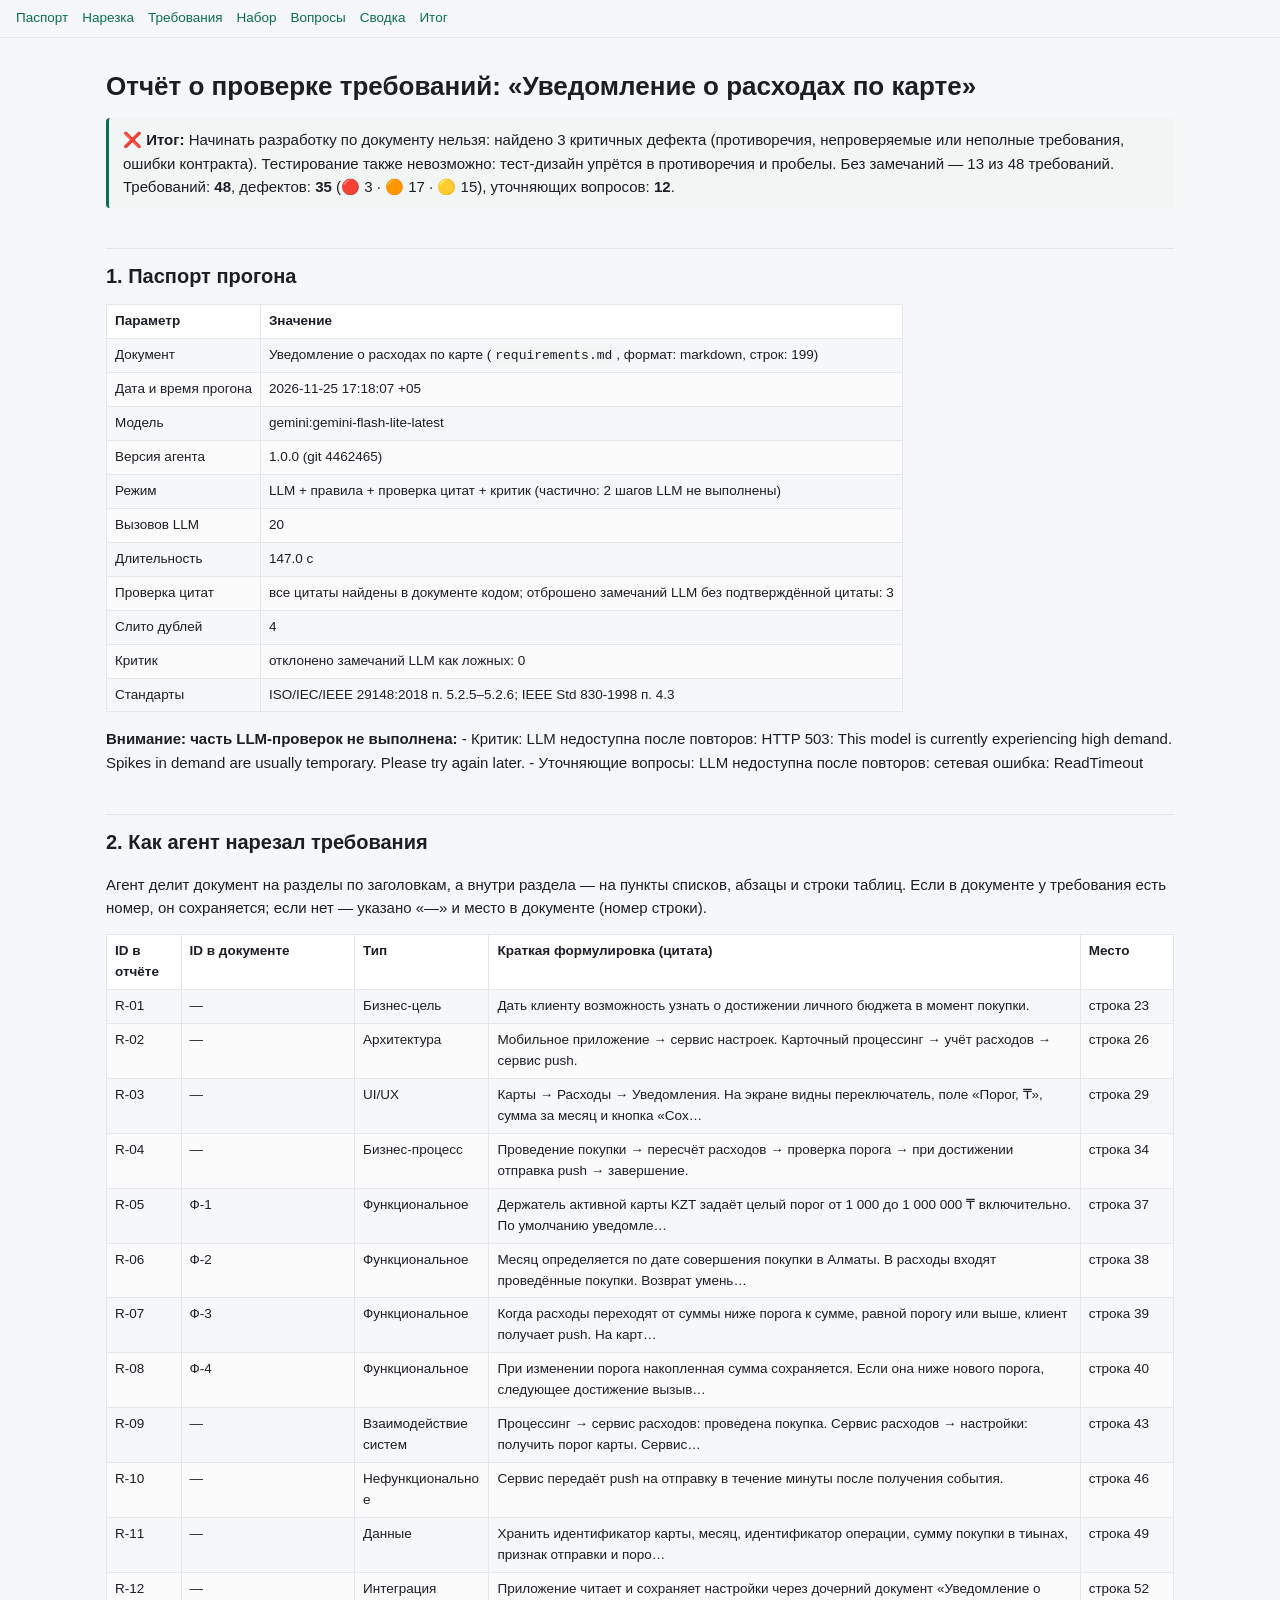
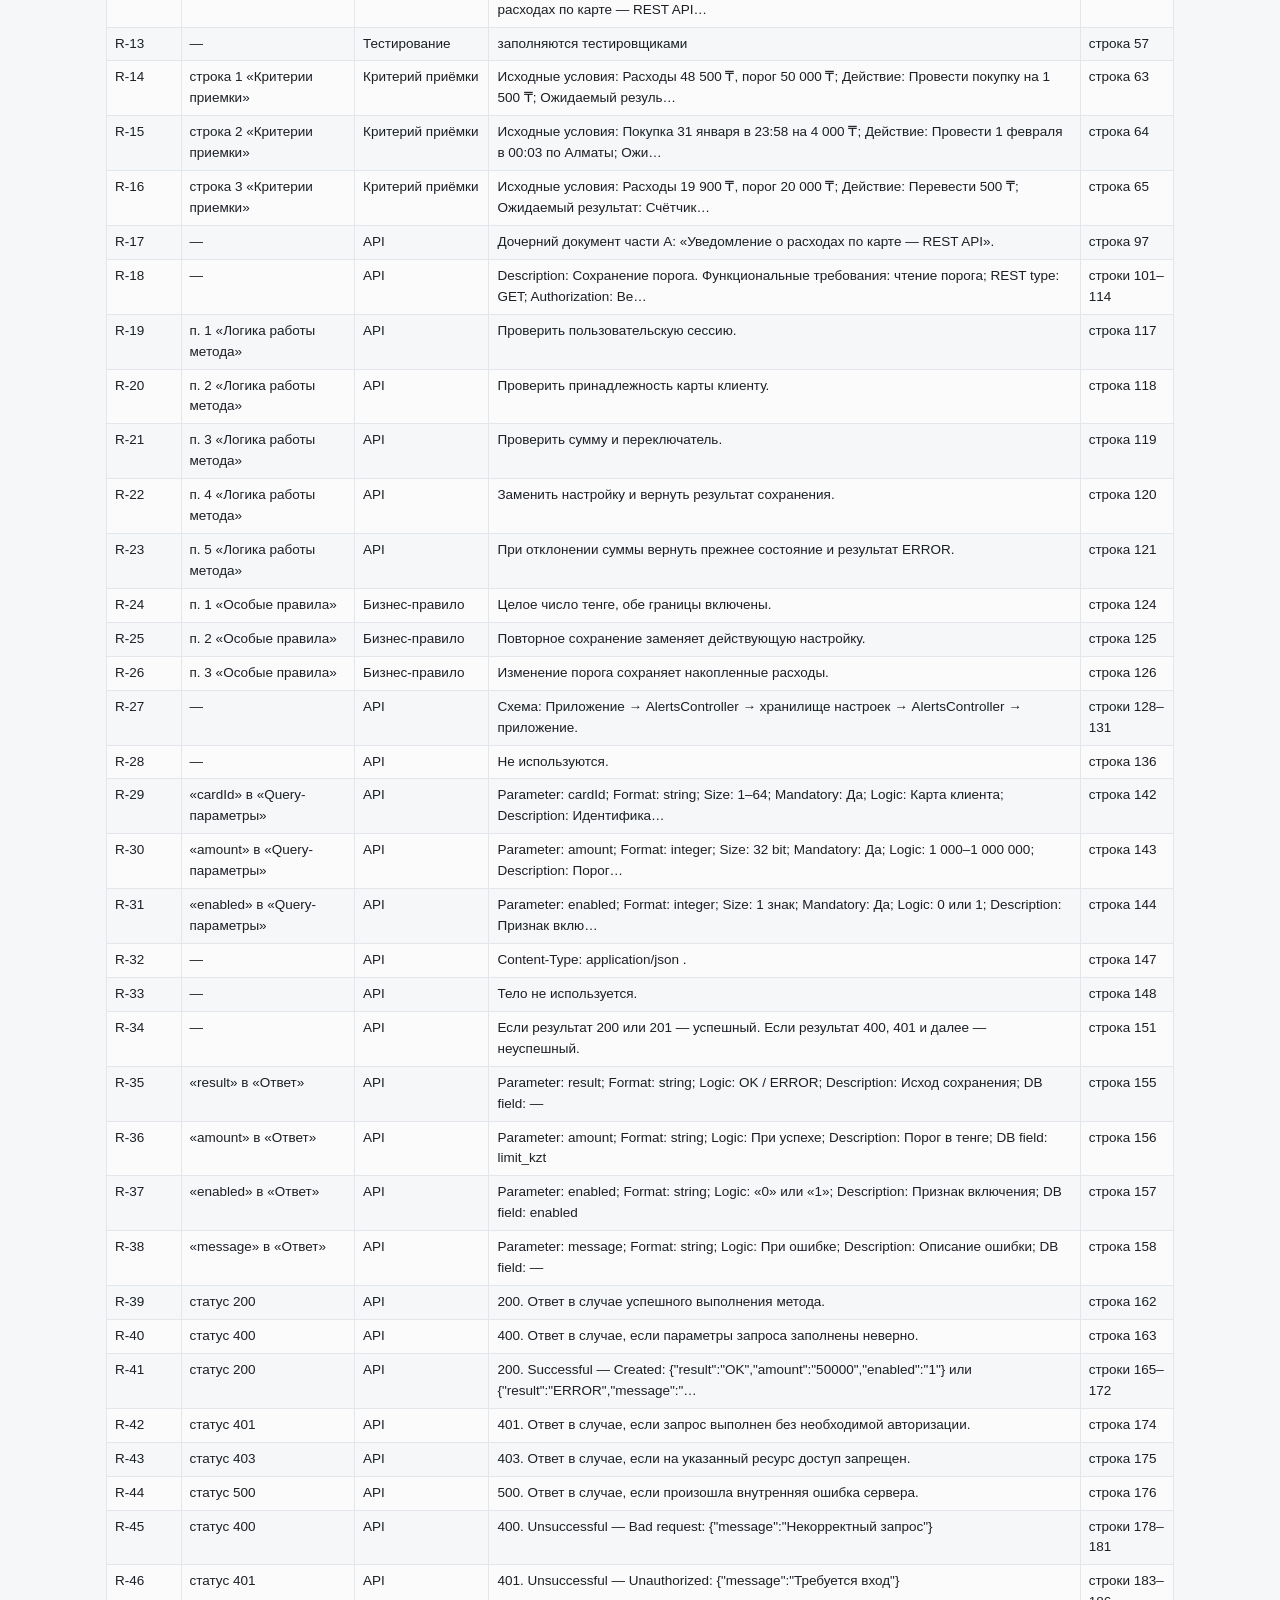
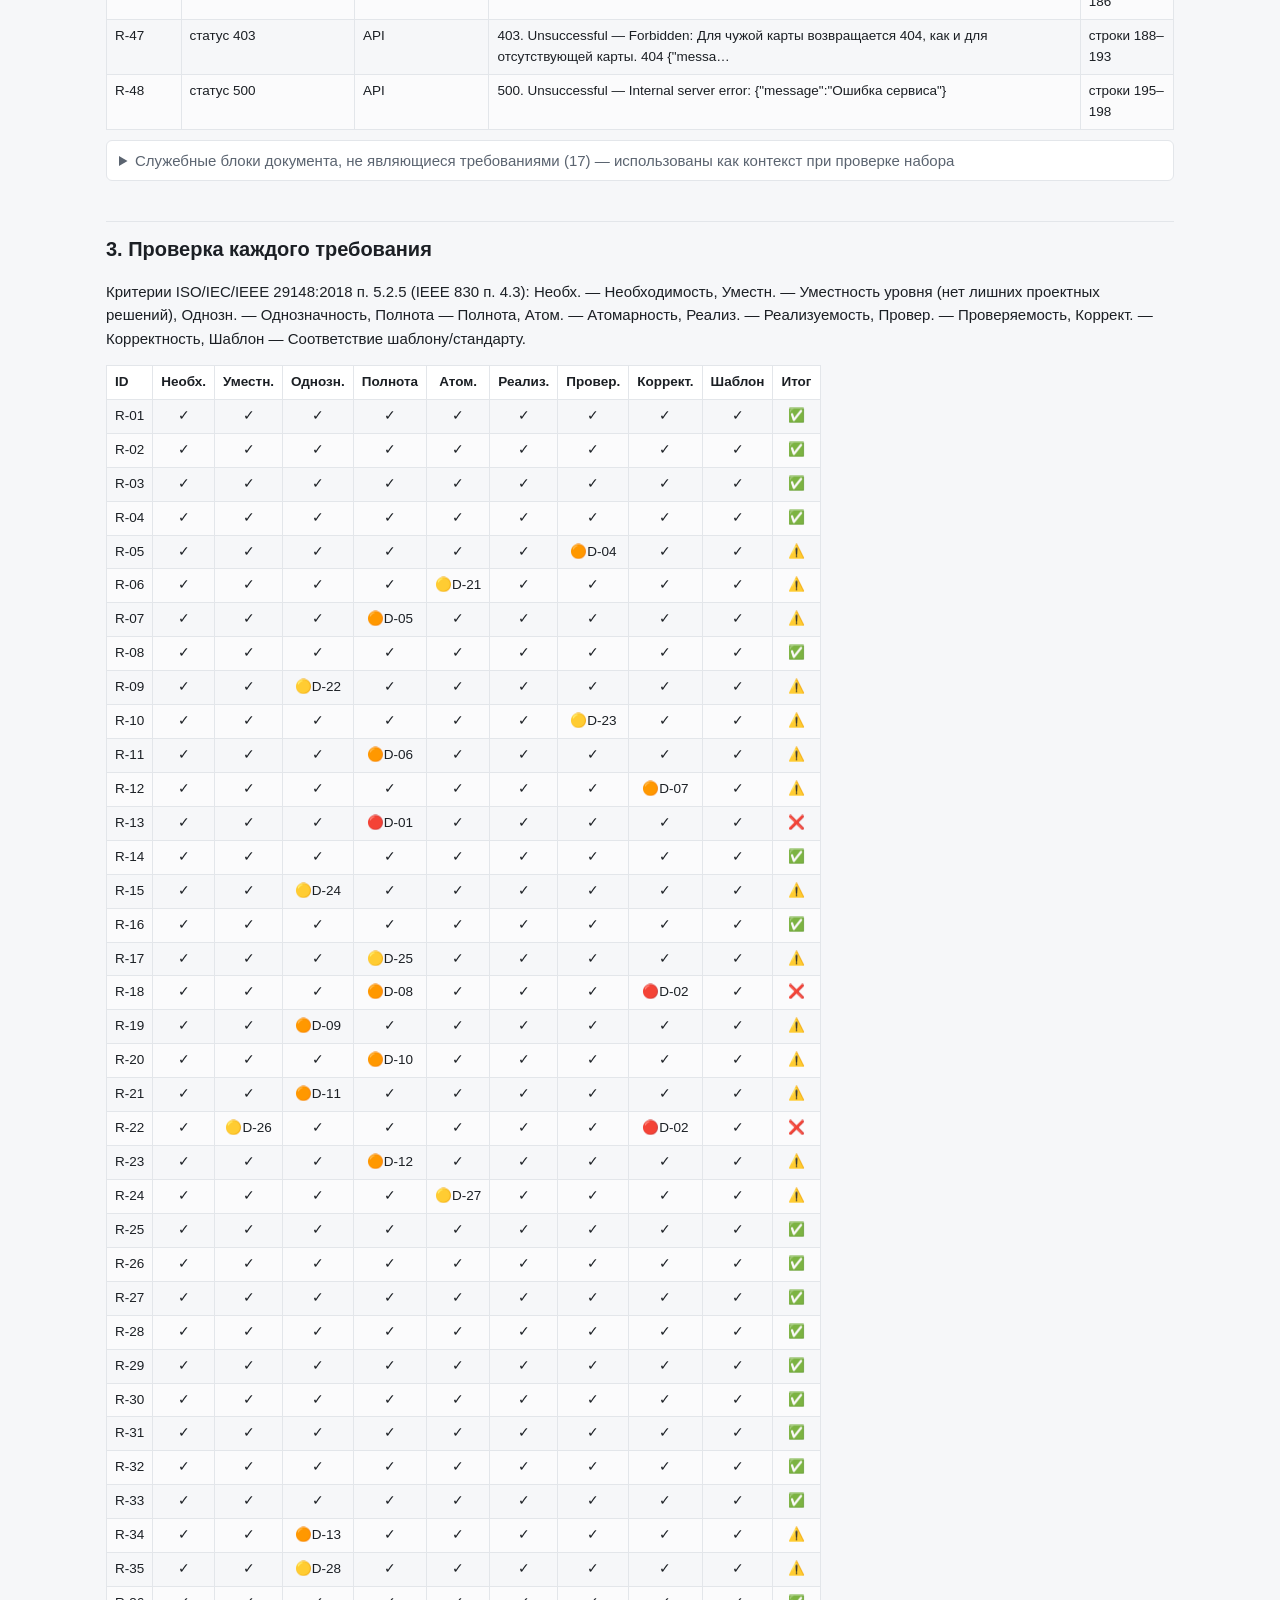
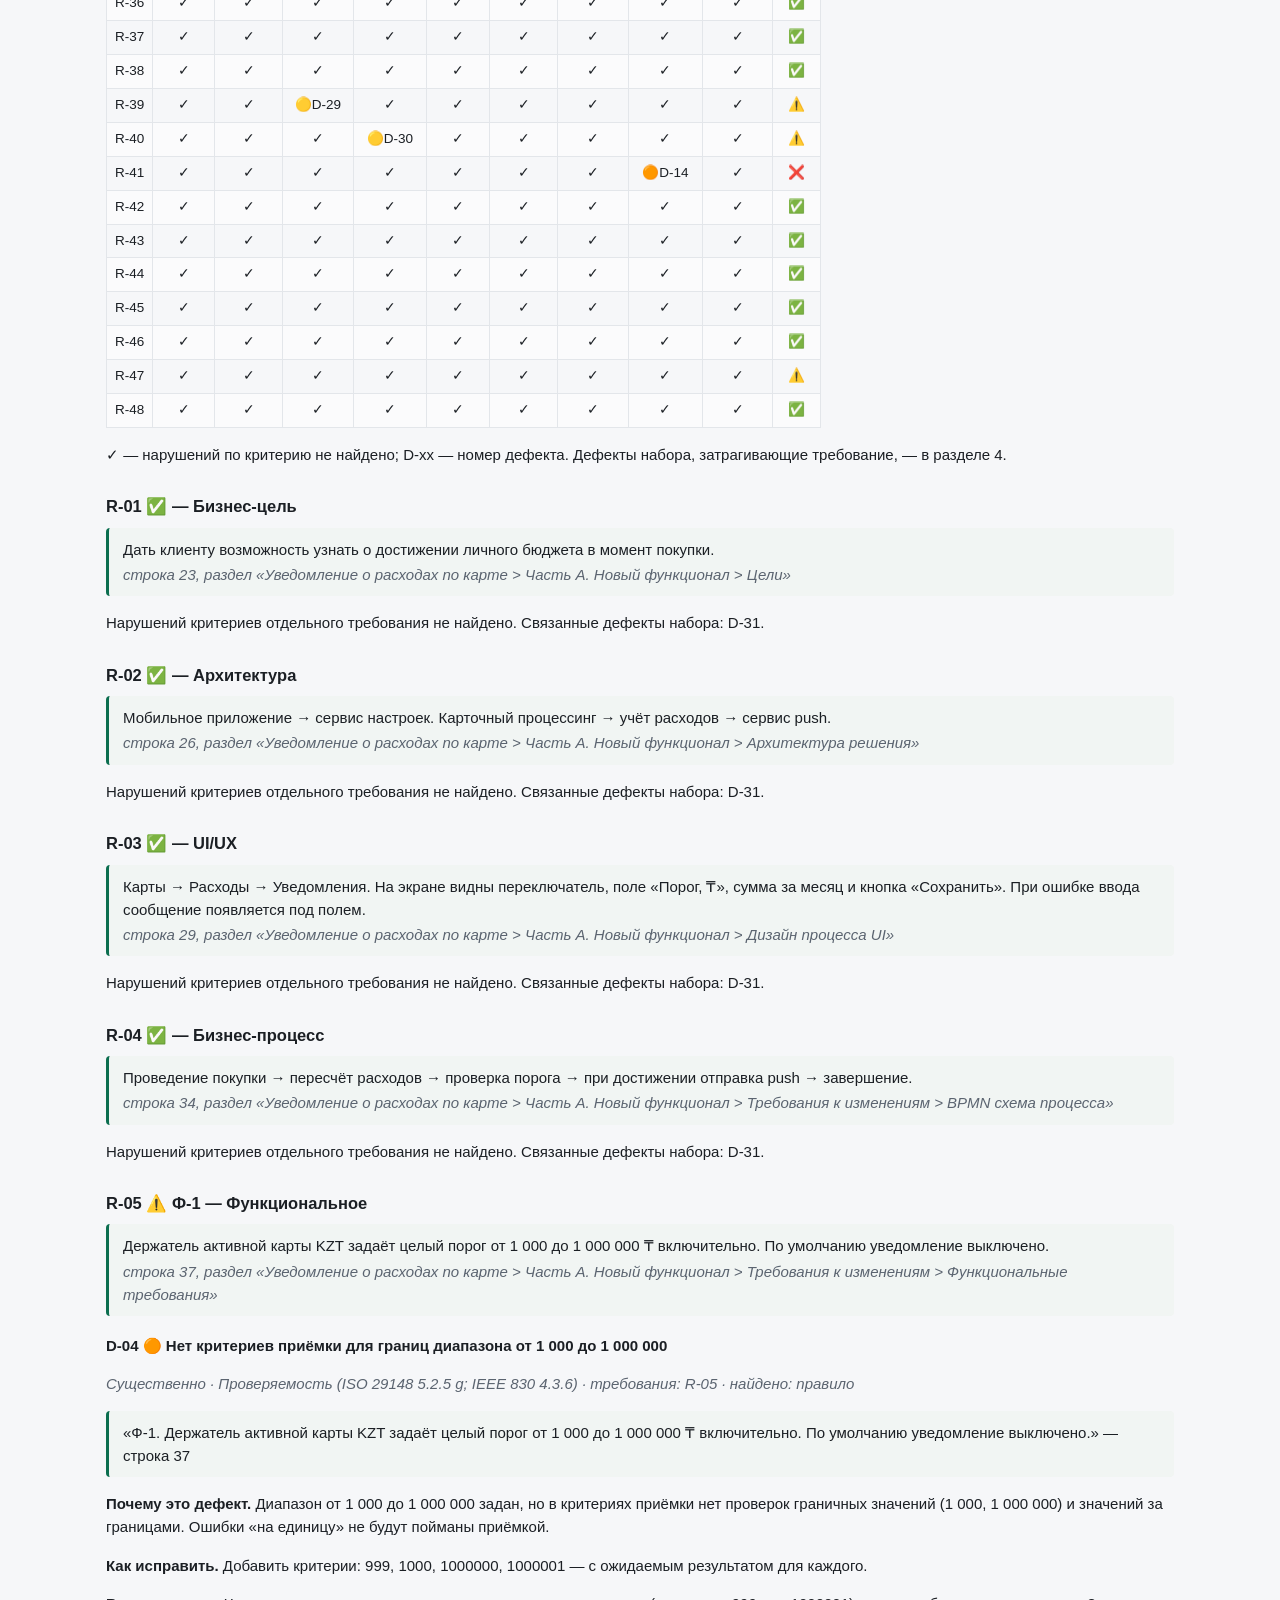
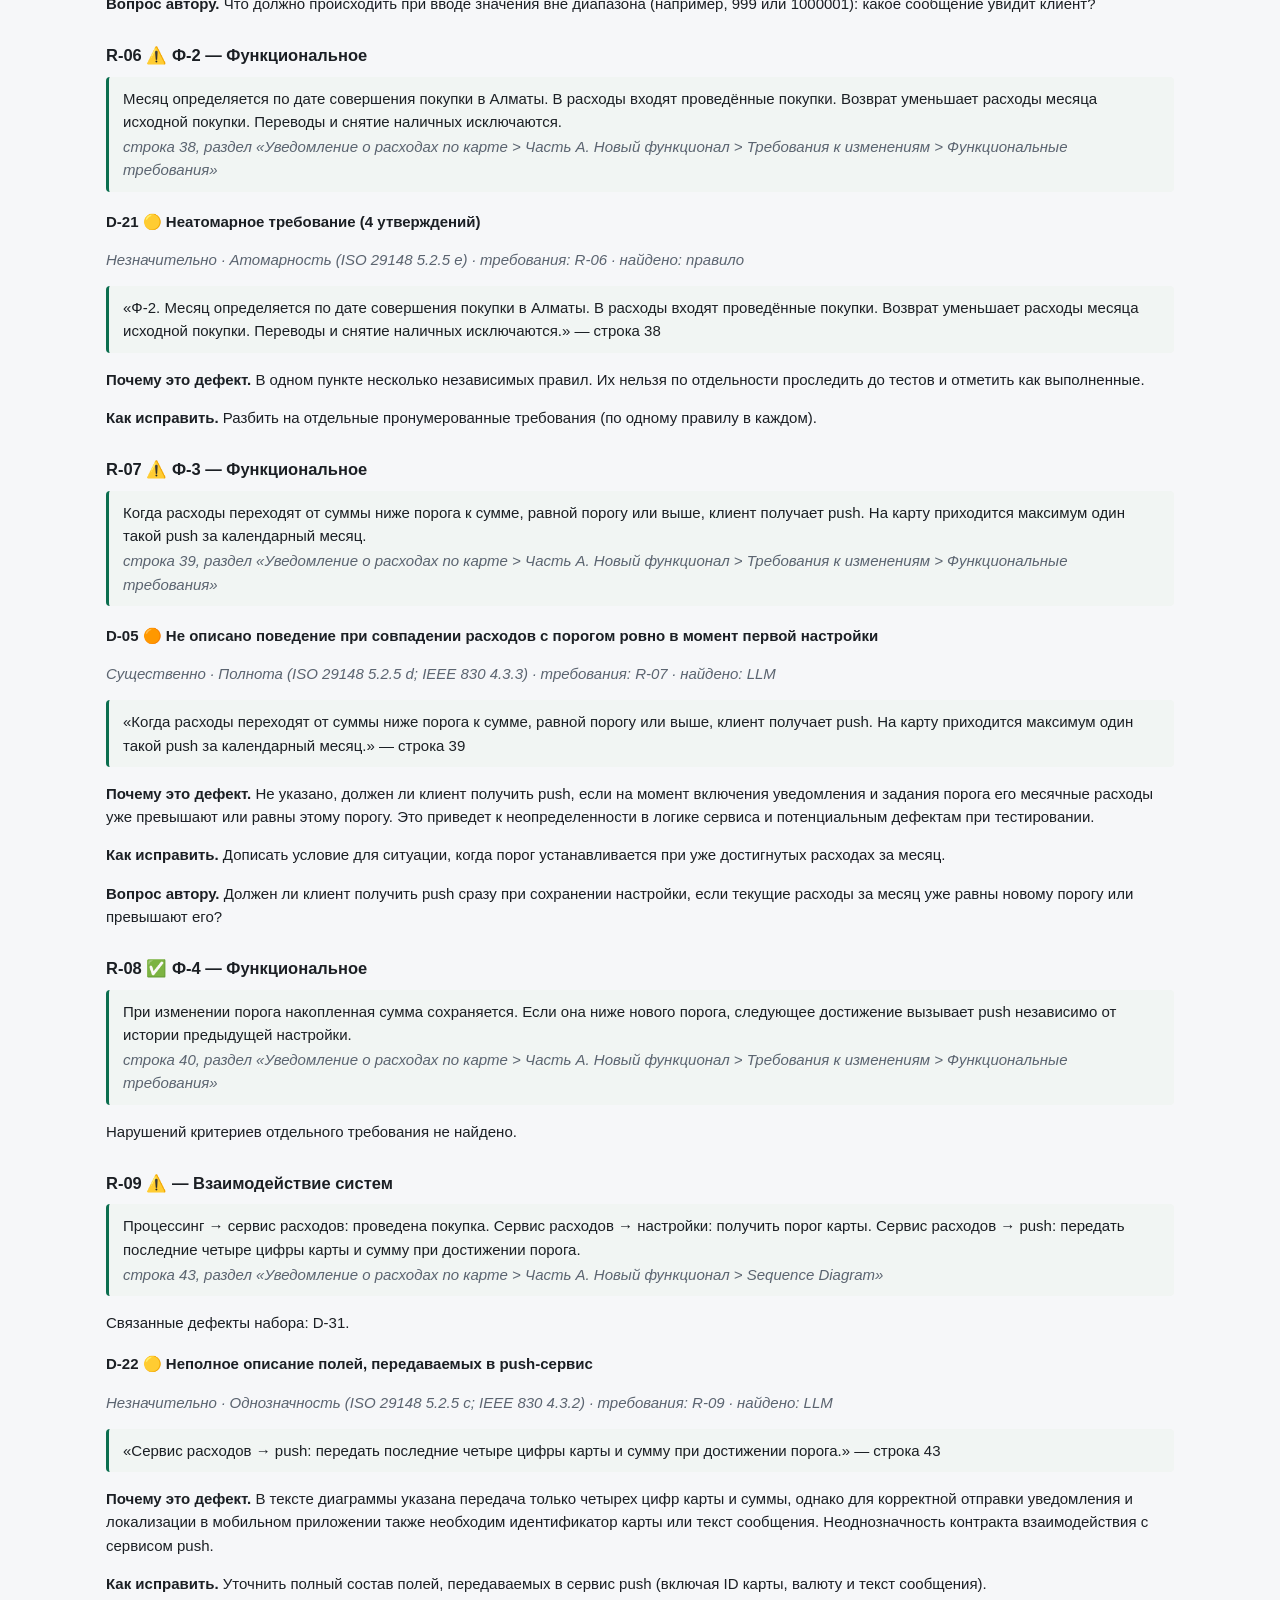
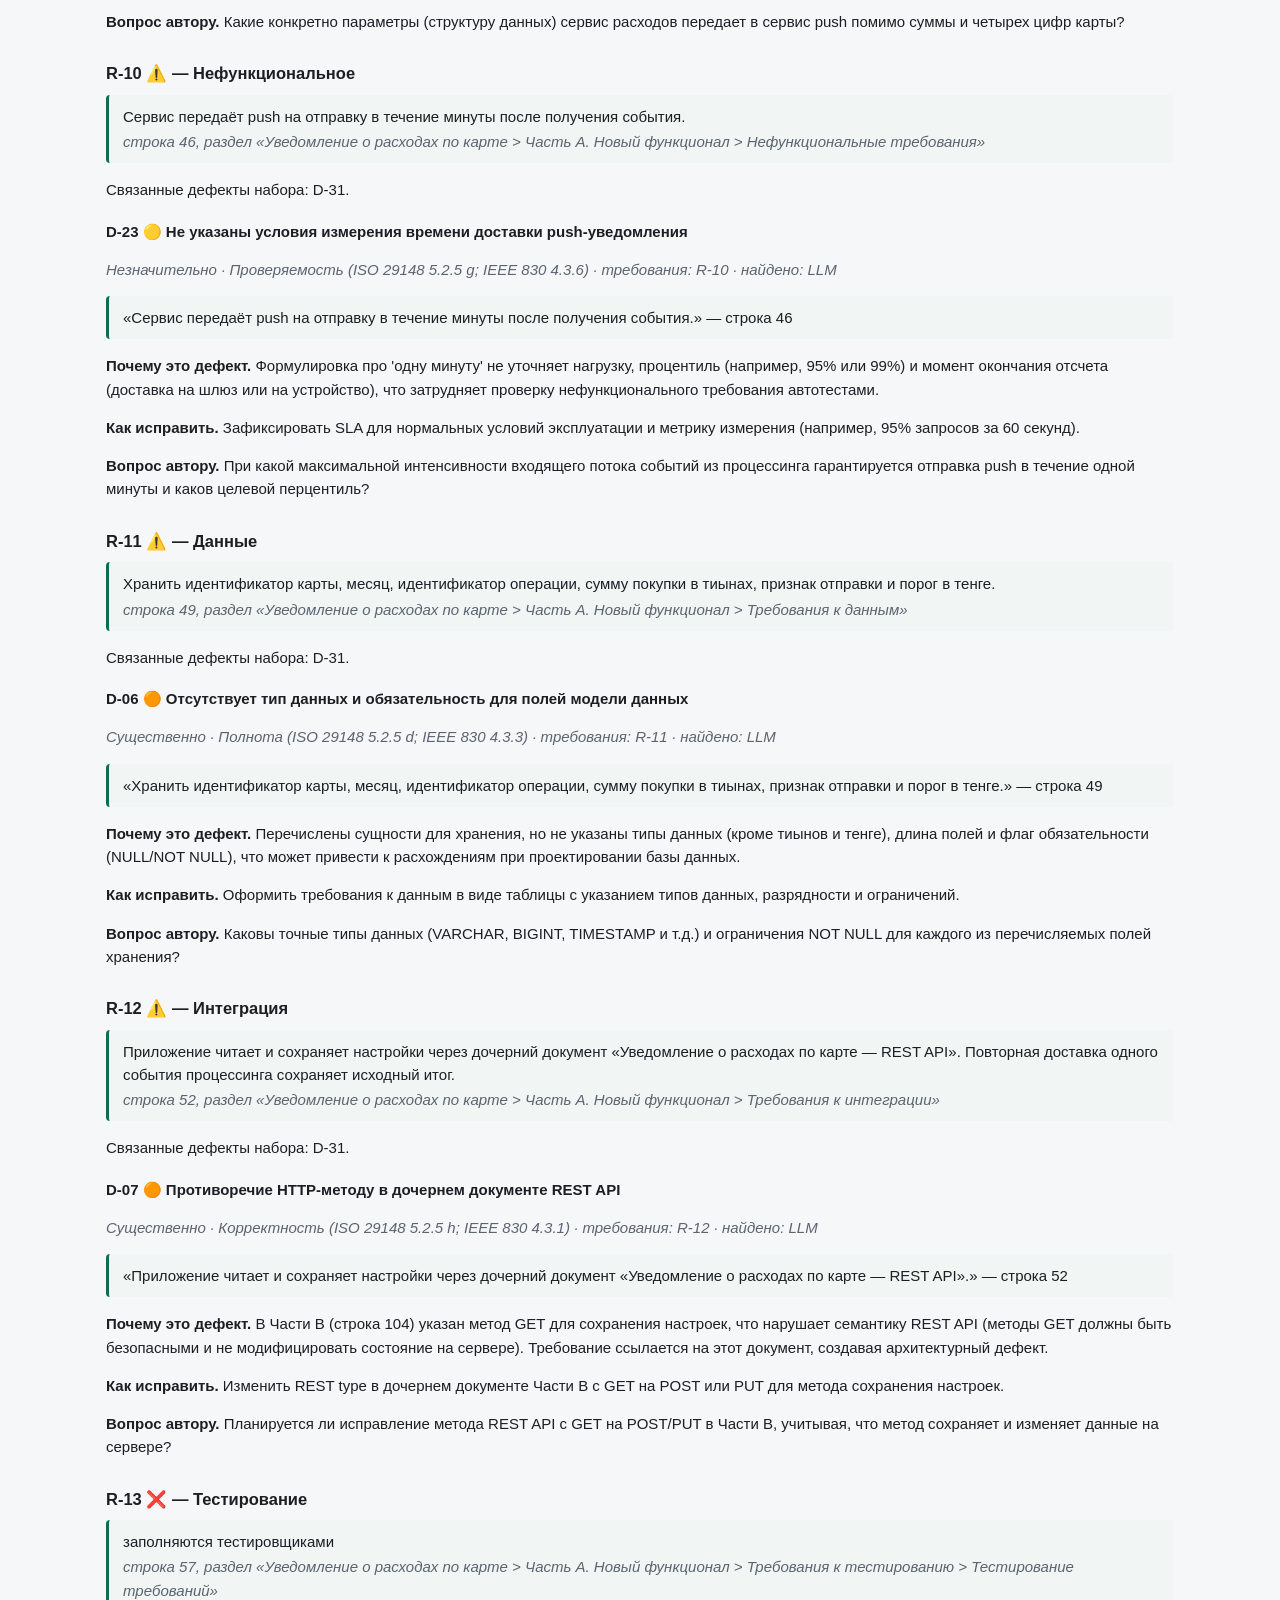
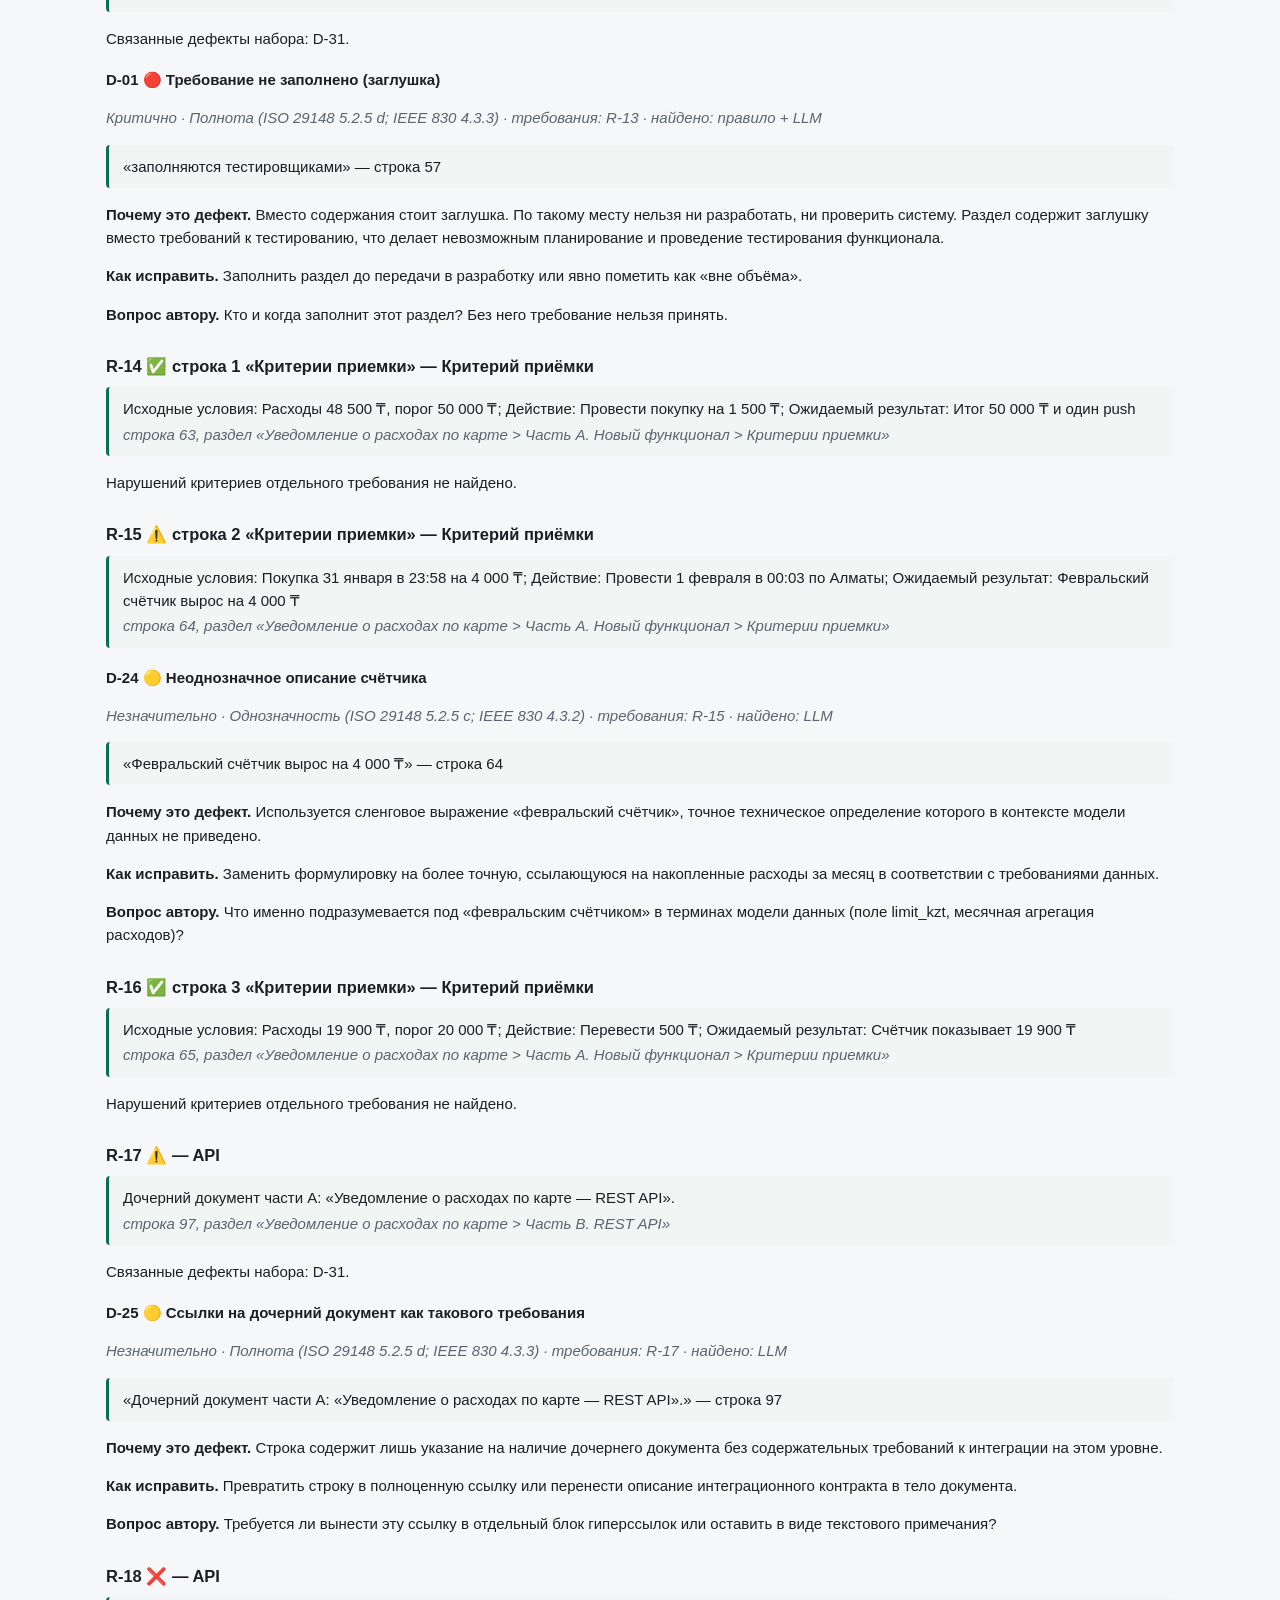
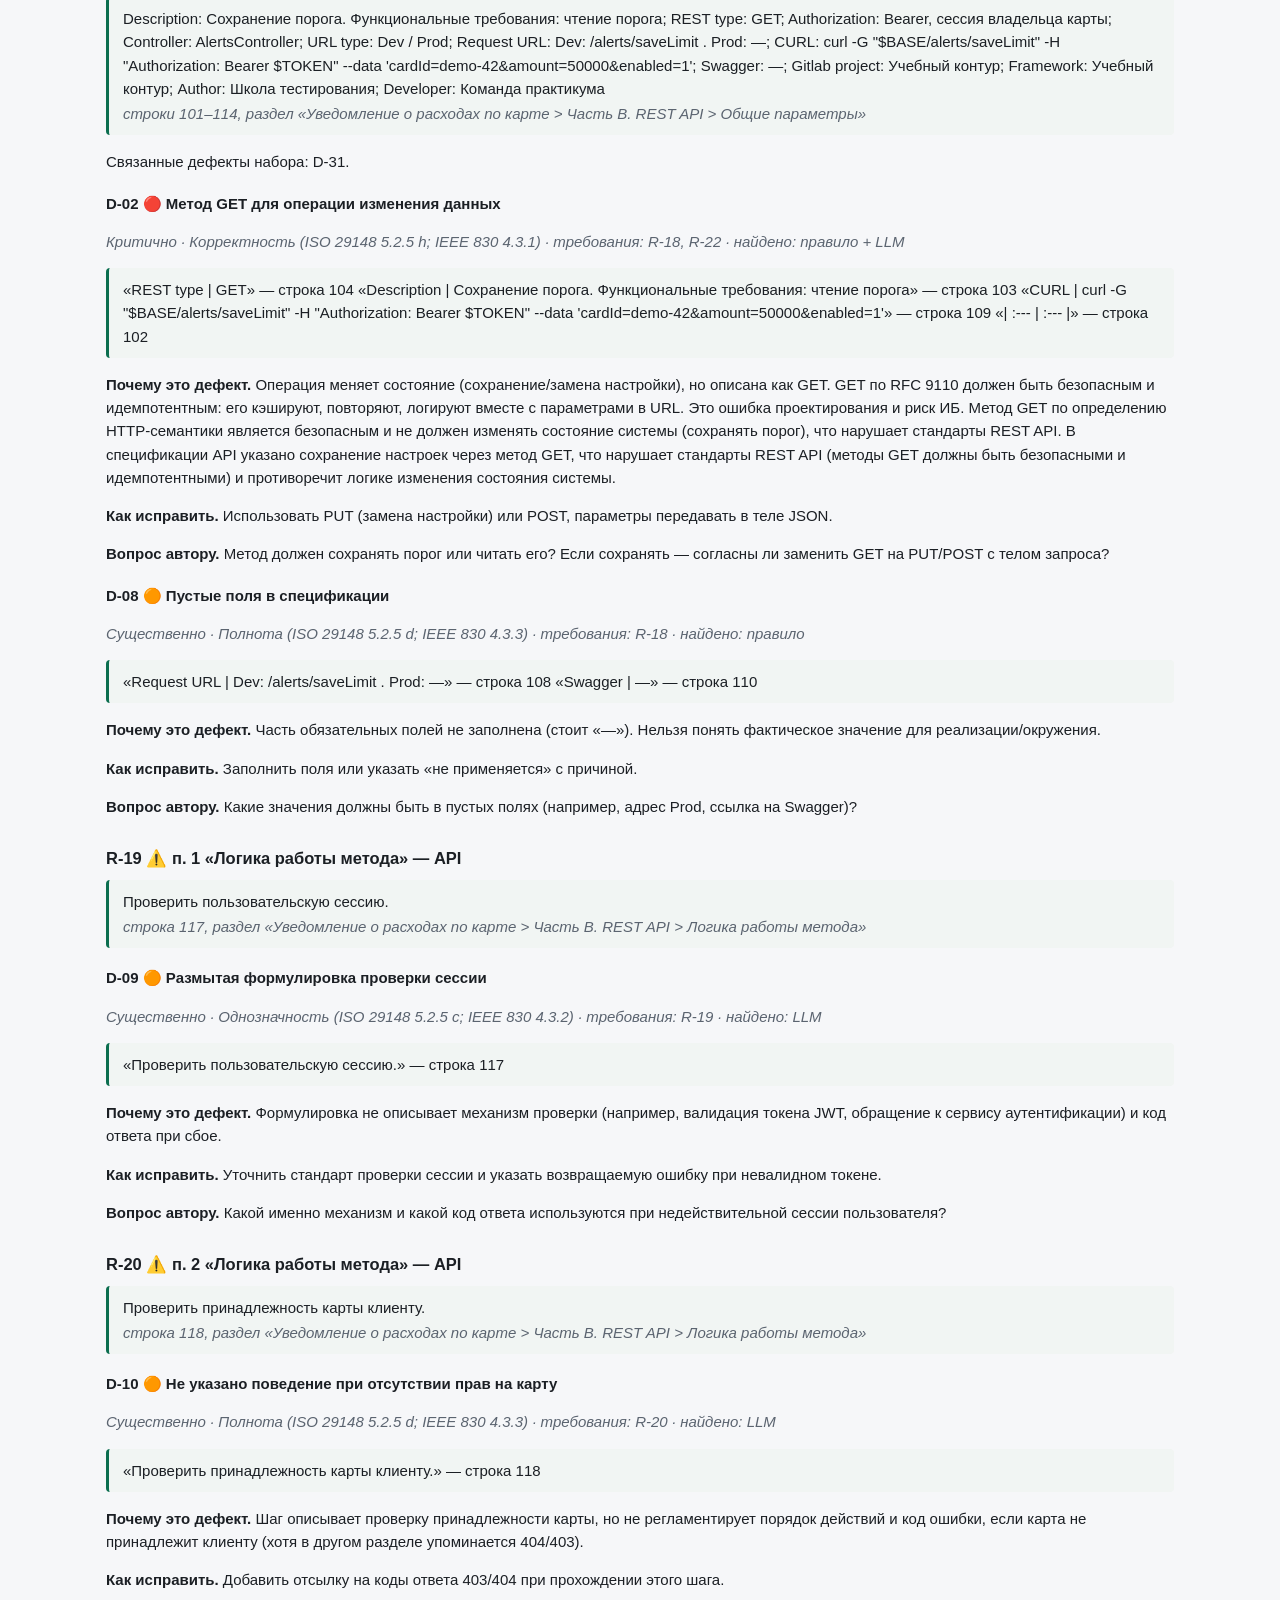
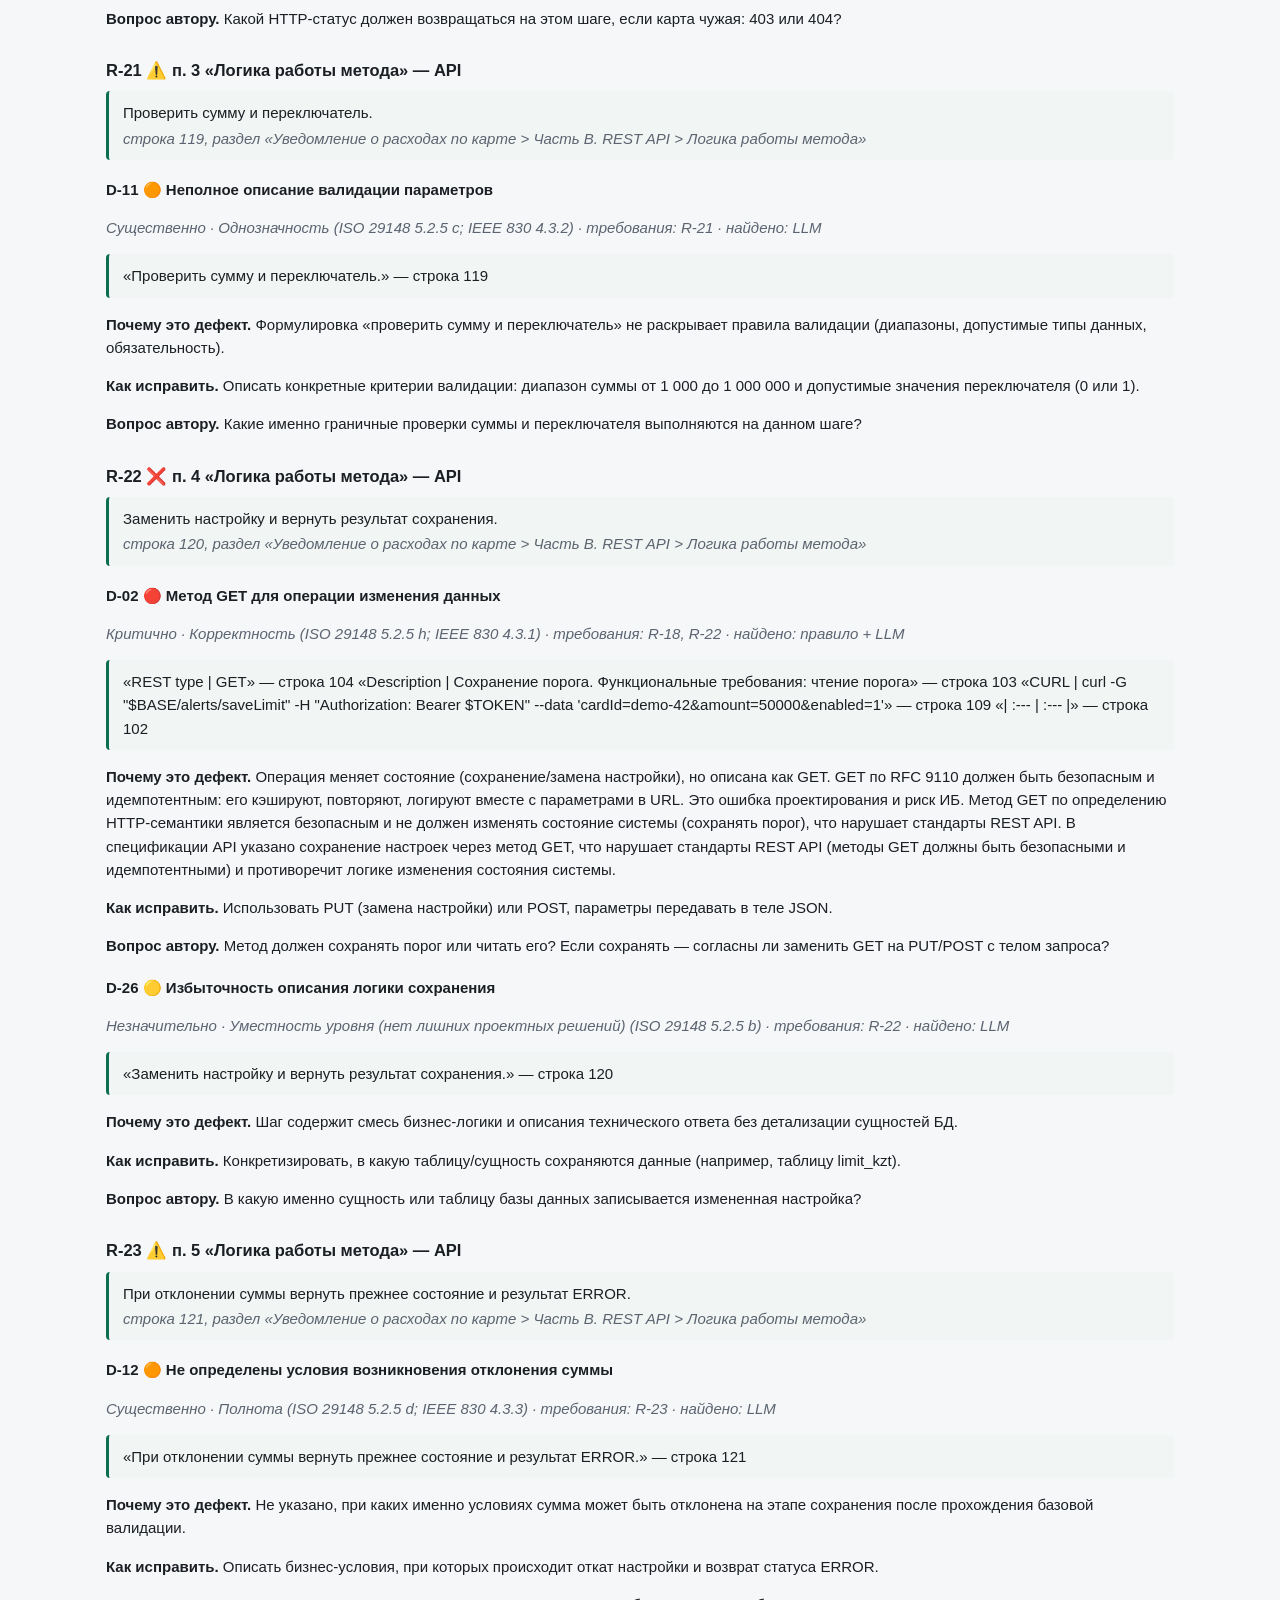
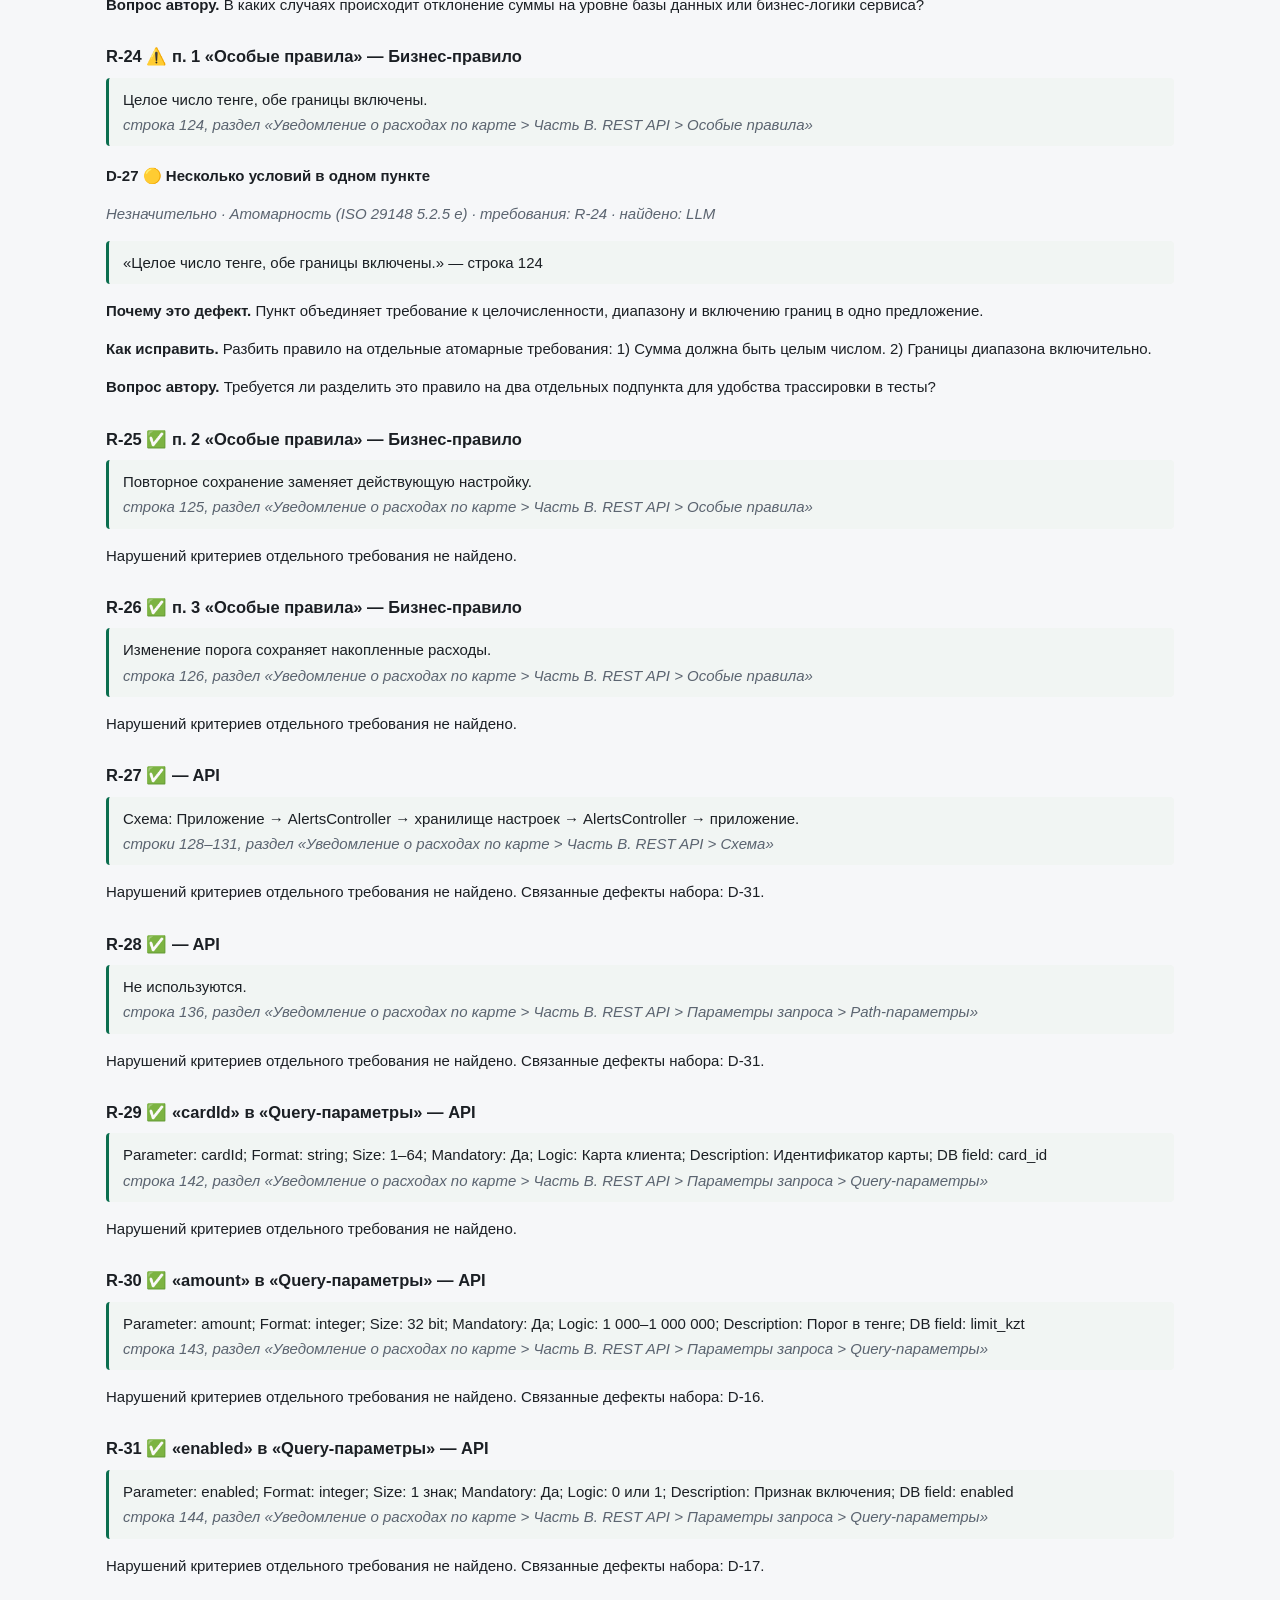
==== reports/report.html @ 5d8e70c8 "Add agent-generated reports (real Gemini run) Co-Authored-By: Claude Opus 5.5 <noreply@anthropic.com" ====
<!doctype html>
<html lang="ru"><head><meta charset="utf-8">
<meta name="viewport" content="width=device-width,initial-scale=1">
<title>Отчёт: Уведомление о расходах по карте</title><style>
:root{--bg:#f6f7f9;--card:#fff;--text:#1b1f24;--muted:#5b6470;--line:#e3e6ea;--accent:#0b6e4f;
--crit:#c62828;--major:#e67700;--minor:#b59400;--quote:#f1f5f3}
@media (prefers-color-scheme:dark){:root{--bg:#111417;--card:#191d21;--text:#e7eaee;--muted:#9aa4ae;
--line:#2a3036;--accent:#3ccf96;--quote:#1e2522}}
*{box-sizing:border-box}
body{margin:0;background:var(--bg);color:var(--text);font:15px/1.55 -apple-system,"Segoe UI",Roboto,Arial,sans-serif}
main{max-width:1100px;margin:0 auto;padding:24px 16px 64px;overflow-wrap:anywhere}
h1{font-size:26px;line-height:1.25;margin:8px 0 16px}
h2{font-size:20px;margin:40px 0 12px;padding-top:12px;border-top:1px solid var(--line)}
h3{font-size:16.5px;margin:28px 0 8px}
h4{font-size:15px;margin:18px 0 6px}
blockquote{margin:8px 0;padding:8px 14px;background:var(--quote);border-left:3px solid var(--accent);border-radius:4px}
blockquote p{margin:2px 0}
table{border-collapse:collapse;width:100%;margin:10px 0;font-size:13.5px;display:block;overflow-x:auto}
th,td{border:1px solid var(--line);padding:6px 8px;vertical-align:top;text-align:left}
th{background:var(--card);position:sticky;top:0}
tr:nth-child(even) td{background:color-mix(in srgb,var(--card) 60%,transparent)}
code{background:var(--quote);padding:1px 4px;border-radius:3px;font-size:13px}
details{background:var(--card);border:1px solid var(--line);border-radius:6px;padding:8px 12px;margin:10px 0}
summary{cursor:pointer;color:var(--muted)}
em{color:var(--muted)}
nav{position:sticky;top:0;z-index:2;background:var(--bg);border-bottom:1px solid var(--line);
padding:8px 16px;display:flex;gap:14px;flex-wrap:wrap;font-size:13.5px}
nav a{color:var(--accent);text-decoration:none}
@media print{nav{display:none}body{background:#fff}}
</style></head>
<body><nav><a href="#s1">Паспорт</a><a href="#s2">Нарезка</a><a href="#s3">Требования</a><a href="#s4">Набор</a><a href="#s5">Вопросы</a><a href="#s6">Сводка</a><a href="#s7">Итог</a></nav><main><h1 id="_1">Отчёт о проверке требований: «Уведомление о расходах по карте»</h1>
<blockquote>
<p>❌ <strong>Итог:</strong> Начинать разработку по документу нельзя: найдено 3 критичных дефекта (противоречия, непроверяемые или неполные требования, ошибки контракта). Тестирование также невозможно: тест-дизайн упрётся в противоречия и пробелы. Без замечаний — 13 из 48 требований.
Требований: <strong>48</strong>, дефектов: <strong>35</strong> (🔴 3 · 🟠 17 · 🟡 15), уточняющих вопросов: <strong>12</strong>.</p>
</blockquote>
<h2 id="1">1. Паспорт прогона</h2>
<table>
<thead>
<tr>
<th style="text-align: left;">Параметр</th>
<th style="text-align: left;">Значение</th>
</tr>
</thead>
<tbody>
<tr>
<td style="text-align: left;">Документ</td>
<td style="text-align: left;">Уведомление о расходах по карте (<code>requirements.md</code>, формат: markdown, строк: 199)</td>
</tr>
<tr>
<td style="text-align: left;">Дата и время прогона</td>
<td style="text-align: left;">2026-11-25 17:18:07 +05</td>
</tr>
<tr>
<td style="text-align: left;">Модель</td>
<td style="text-align: left;">gemini:gemini-flash-lite-latest</td>
</tr>
<tr>
<td style="text-align: left;">Версия агента</td>
<td style="text-align: left;">1.0.0 (git 4462465)</td>
</tr>
<tr>
<td style="text-align: left;">Режим</td>
<td style="text-align: left;">LLM + правила + проверка цитат + критик (частично: 2 шагов LLM не выполнены)</td>
</tr>
<tr>
<td style="text-align: left;">Вызовов LLM</td>
<td style="text-align: left;">20</td>
</tr>
<tr>
<td style="text-align: left;">Длительность</td>
<td style="text-align: left;">147.0 с</td>
</tr>
<tr>
<td style="text-align: left;">Проверка цитат</td>
<td style="text-align: left;">все цитаты найдены в документе кодом; отброшено замечаний LLM без подтверждённой цитаты: 3</td>
</tr>
<tr>
<td style="text-align: left;">Слито дублей</td>
<td style="text-align: left;">4</td>
</tr>
<tr>
<td style="text-align: left;">Критик</td>
<td style="text-align: left;">отклонено замечаний LLM как ложных: 0</td>
</tr>
<tr>
<td style="text-align: left;">Стандарты</td>
<td style="text-align: left;">ISO/IEC/IEEE 29148:2018 п. 5.2.5–5.2.6; IEEE Std 830-1998 п. 4.3</td>
</tr>
</tbody>
</table>
<p><strong>Внимание: часть LLM-проверок не выполнена:</strong>
- Критик: LLM недоступна после повторов: HTTP 503: This model is currently experiencing high demand. Spikes in demand are usually temporary. Please try again later.
- Уточняющие вопросы: LLM недоступна после повторов: сетевая ошибка: ReadTimeout</p>
<h2 id="2">2. Как агент нарезал требования</h2>
<p>Агент делит документ на разделы по заголовкам, а внутри раздела — на пункты списков, абзацы и строки таблиц. Если в документе у требования есть номер, он сохраняется; если нет — указано «—» и место в документе (номер строки).</p>
<table>
<thead>
<tr>
<th style="text-align: left;">ID в отчёте</th>
<th style="text-align: left;">ID в документе</th>
<th style="text-align: left;">Тип</th>
<th style="text-align: left;">Краткая формулировка (цитата)</th>
<th style="text-align: left;">Место</th>
</tr>
</thead>
<tbody>
<tr>
<td style="text-align: left;">R-01</td>
<td style="text-align: left;">—</td>
<td style="text-align: left;">Бизнес-цель</td>
<td style="text-align: left;">Дать клиенту возможность узнать о достижении личного бюджета в момент покупки.</td>
<td style="text-align: left;">строка 23</td>
</tr>
<tr>
<td style="text-align: left;">R-02</td>
<td style="text-align: left;">—</td>
<td style="text-align: left;">Архитектура</td>
<td style="text-align: left;">Мобильное приложение → сервис настроек. Карточный процессинг → учёт расходов → сервис push.</td>
<td style="text-align: left;">строка 26</td>
</tr>
<tr>
<td style="text-align: left;">R-03</td>
<td style="text-align: left;">—</td>
<td style="text-align: left;">UI/UX</td>
<td style="text-align: left;">Карты → Расходы → Уведомления. На экране видны переключатель, поле «Порог, ₸», сумма за месяц и кнопка «Сох…</td>
<td style="text-align: left;">строка 29</td>
</tr>
<tr>
<td style="text-align: left;">R-04</td>
<td style="text-align: left;">—</td>
<td style="text-align: left;">Бизнес-процесс</td>
<td style="text-align: left;">Проведение покупки → пересчёт расходов → проверка порога → при достижении отправка push → завершение.</td>
<td style="text-align: left;">строка 34</td>
</tr>
<tr>
<td style="text-align: left;">R-05</td>
<td style="text-align: left;">Ф-1</td>
<td style="text-align: left;">Функциональное</td>
<td style="text-align: left;">Держатель активной карты KZT задаёт целый порог от 1 000 до 1 000 000 ₸ включительно. По умолчанию уведомле…</td>
<td style="text-align: left;">строка 37</td>
</tr>
<tr>
<td style="text-align: left;">R-06</td>
<td style="text-align: left;">Ф-2</td>
<td style="text-align: left;">Функциональное</td>
<td style="text-align: left;">Месяц определяется по дате совершения покупки в Алматы. В расходы входят проведённые покупки. Возврат умень…</td>
<td style="text-align: left;">строка 38</td>
</tr>
<tr>
<td style="text-align: left;">R-07</td>
<td style="text-align: left;">Ф-3</td>
<td style="text-align: left;">Функциональное</td>
<td style="text-align: left;">Когда расходы переходят от суммы ниже порога к сумме, равной порогу или выше, клиент получает push. На карт…</td>
<td style="text-align: left;">строка 39</td>
</tr>
<tr>
<td style="text-align: left;">R-08</td>
<td style="text-align: left;">Ф-4</td>
<td style="text-align: left;">Функциональное</td>
<td style="text-align: left;">При изменении порога накопленная сумма сохраняется. Если она ниже нового порога, следующее достижение вызыв…</td>
<td style="text-align: left;">строка 40</td>
</tr>
<tr>
<td style="text-align: left;">R-09</td>
<td style="text-align: left;">—</td>
<td style="text-align: left;">Взаимодействие систем</td>
<td style="text-align: left;">Процессинг → сервис расходов: проведена покупка. Сервис расходов → настройки: получить порог карты. Сервис…</td>
<td style="text-align: left;">строка 43</td>
</tr>
<tr>
<td style="text-align: left;">R-10</td>
<td style="text-align: left;">—</td>
<td style="text-align: left;">Нефункциональное</td>
<td style="text-align: left;">Сервис передаёт push на отправку в течение минуты после получения события.</td>
<td style="text-align: left;">строка 46</td>
</tr>
<tr>
<td style="text-align: left;">R-11</td>
<td style="text-align: left;">—</td>
<td style="text-align: left;">Данные</td>
<td style="text-align: left;">Хранить идентификатор карты, месяц, идентификатор операции, сумму покупки в тиынах, признак отправки и поро…</td>
<td style="text-align: left;">строка 49</td>
</tr>
<tr>
<td style="text-align: left;">R-12</td>
<td style="text-align: left;">—</td>
<td style="text-align: left;">Интеграция</td>
<td style="text-align: left;">Приложение читает и сохраняет настройки через дочерний документ «Уведомление о расходах по карте — REST API…</td>
<td style="text-align: left;">строка 52</td>
</tr>
<tr>
<td style="text-align: left;">R-13</td>
<td style="text-align: left;">—</td>
<td style="text-align: left;">Тестирование</td>
<td style="text-align: left;">заполняются тестировщиками</td>
<td style="text-align: left;">строка 57</td>
</tr>
<tr>
<td style="text-align: left;">R-14</td>
<td style="text-align: left;">строка 1 «Критерии приемки»</td>
<td style="text-align: left;">Критерий приёмки</td>
<td style="text-align: left;">Исходные условия: Расходы 48 500 ₸, порог 50 000 ₸; Действие: Провести покупку на 1 500 ₸; Ожидаемый резуль…</td>
<td style="text-align: left;">строка 63</td>
</tr>
<tr>
<td style="text-align: left;">R-15</td>
<td style="text-align: left;">строка 2 «Критерии приемки»</td>
<td style="text-align: left;">Критерий приёмки</td>
<td style="text-align: left;">Исходные условия: Покупка 31 января в 23:58 на 4 000 ₸; Действие: Провести 1 февраля в 00:03 по Алматы; Ожи…</td>
<td style="text-align: left;">строка 64</td>
</tr>
<tr>
<td style="text-align: left;">R-16</td>
<td style="text-align: left;">строка 3 «Критерии приемки»</td>
<td style="text-align: left;">Критерий приёмки</td>
<td style="text-align: left;">Исходные условия: Расходы 19 900 ₸, порог 20 000 ₸; Действие: Перевести 500 ₸; Ожидаемый результат: Счётчик…</td>
<td style="text-align: left;">строка 65</td>
</tr>
<tr>
<td style="text-align: left;">R-17</td>
<td style="text-align: left;">—</td>
<td style="text-align: left;">API</td>
<td style="text-align: left;">Дочерний документ части A: «Уведомление о расходах по карте — REST API».</td>
<td style="text-align: left;">строка 97</td>
</tr>
<tr>
<td style="text-align: left;">R-18</td>
<td style="text-align: left;">—</td>
<td style="text-align: left;">API</td>
<td style="text-align: left;">Description: Сохранение порога. Функциональные требования: чтение порога; REST type: GET; Authorization: Be…</td>
<td style="text-align: left;">строки 101–114</td>
</tr>
<tr>
<td style="text-align: left;">R-19</td>
<td style="text-align: left;">п. 1 «Логика работы метода»</td>
<td style="text-align: left;">API</td>
<td style="text-align: left;">Проверить пользовательскую сессию.</td>
<td style="text-align: left;">строка 117</td>
</tr>
<tr>
<td style="text-align: left;">R-20</td>
<td style="text-align: left;">п. 2 «Логика работы метода»</td>
<td style="text-align: left;">API</td>
<td style="text-align: left;">Проверить принадлежность карты клиенту.</td>
<td style="text-align: left;">строка 118</td>
</tr>
<tr>
<td style="text-align: left;">R-21</td>
<td style="text-align: left;">п. 3 «Логика работы метода»</td>
<td style="text-align: left;">API</td>
<td style="text-align: left;">Проверить сумму и переключатель.</td>
<td style="text-align: left;">строка 119</td>
</tr>
<tr>
<td style="text-align: left;">R-22</td>
<td style="text-align: left;">п. 4 «Логика работы метода»</td>
<td style="text-align: left;">API</td>
<td style="text-align: left;">Заменить настройку и вернуть результат сохранения.</td>
<td style="text-align: left;">строка 120</td>
</tr>
<tr>
<td style="text-align: left;">R-23</td>
<td style="text-align: left;">п. 5 «Логика работы метода»</td>
<td style="text-align: left;">API</td>
<td style="text-align: left;">При отклонении суммы вернуть прежнее состояние и результат ERROR.</td>
<td style="text-align: left;">строка 121</td>
</tr>
<tr>
<td style="text-align: left;">R-24</td>
<td style="text-align: left;">п. 1 «Особые правила»</td>
<td style="text-align: left;">Бизнес-правило</td>
<td style="text-align: left;">Целое число тенге, обе границы включены.</td>
<td style="text-align: left;">строка 124</td>
</tr>
<tr>
<td style="text-align: left;">R-25</td>
<td style="text-align: left;">п. 2 «Особые правила»</td>
<td style="text-align: left;">Бизнес-правило</td>
<td style="text-align: left;">Повторное сохранение заменяет действующую настройку.</td>
<td style="text-align: left;">строка 125</td>
</tr>
<tr>
<td style="text-align: left;">R-26</td>
<td style="text-align: left;">п. 3 «Особые правила»</td>
<td style="text-align: left;">Бизнес-правило</td>
<td style="text-align: left;">Изменение порога сохраняет накопленные расходы.</td>
<td style="text-align: left;">строка 126</td>
</tr>
<tr>
<td style="text-align: left;">R-27</td>
<td style="text-align: left;">—</td>
<td style="text-align: left;">API</td>
<td style="text-align: left;">Схема: Приложение → AlertsController → хранилище настроек → AlertsController → приложение.</td>
<td style="text-align: left;">строки 128–131</td>
</tr>
<tr>
<td style="text-align: left;">R-28</td>
<td style="text-align: left;">—</td>
<td style="text-align: left;">API</td>
<td style="text-align: left;">Не используются.</td>
<td style="text-align: left;">строка 136</td>
</tr>
<tr>
<td style="text-align: left;">R-29</td>
<td style="text-align: left;">«cardId» в «Query-параметры»</td>
<td style="text-align: left;">API</td>
<td style="text-align: left;">Parameter: cardId; Format: string; Size: 1–64; Mandatory: Да; Logic: Карта клиента; Description: Идентифика…</td>
<td style="text-align: left;">строка 142</td>
</tr>
<tr>
<td style="text-align: left;">R-30</td>
<td style="text-align: left;">«amount» в «Query-параметры»</td>
<td style="text-align: left;">API</td>
<td style="text-align: left;">Parameter: amount; Format: integer; Size: 32 bit; Mandatory: Да; Logic: 1 000–1 000 000; Description: Порог…</td>
<td style="text-align: left;">строка 143</td>
</tr>
<tr>
<td style="text-align: left;">R-31</td>
<td style="text-align: left;">«enabled» в «Query-параметры»</td>
<td style="text-align: left;">API</td>
<td style="text-align: left;">Parameter: enabled; Format: integer; Size: 1 знак; Mandatory: Да; Logic: 0 или 1; Description: Признак вклю…</td>
<td style="text-align: left;">строка 144</td>
</tr>
<tr>
<td style="text-align: left;">R-32</td>
<td style="text-align: left;">—</td>
<td style="text-align: left;">API</td>
<td style="text-align: left;">Content-Type: application/json .</td>
<td style="text-align: left;">строка 147</td>
</tr>
<tr>
<td style="text-align: left;">R-33</td>
<td style="text-align: left;">—</td>
<td style="text-align: left;">API</td>
<td style="text-align: left;">Тело не используется.</td>
<td style="text-align: left;">строка 148</td>
</tr>
<tr>
<td style="text-align: left;">R-34</td>
<td style="text-align: left;">—</td>
<td style="text-align: left;">API</td>
<td style="text-align: left;">Если результат 200 или 201 — успешный. Если результат 400, 401 и далее — неуспешный.</td>
<td style="text-align: left;">строка 151</td>
</tr>
<tr>
<td style="text-align: left;">R-35</td>
<td style="text-align: left;">«result» в «Ответ»</td>
<td style="text-align: left;">API</td>
<td style="text-align: left;">Parameter: result; Format: string; Logic: OK / ERROR; Description: Исход сохранения; DB field: —</td>
<td style="text-align: left;">строка 155</td>
</tr>
<tr>
<td style="text-align: left;">R-36</td>
<td style="text-align: left;">«amount» в «Ответ»</td>
<td style="text-align: left;">API</td>
<td style="text-align: left;">Parameter: amount; Format: string; Logic: При успехе; Description: Порог в тенге; DB field: limit_kzt</td>
<td style="text-align: left;">строка 156</td>
</tr>
<tr>
<td style="text-align: left;">R-37</td>
<td style="text-align: left;">«enabled» в «Ответ»</td>
<td style="text-align: left;">API</td>
<td style="text-align: left;">Parameter: enabled; Format: string; Logic: «0» или «1»; Description: Признак включения; DB field: enabled</td>
<td style="text-align: left;">строка 157</td>
</tr>
<tr>
<td style="text-align: left;">R-38</td>
<td style="text-align: left;">«message» в «Ответ»</td>
<td style="text-align: left;">API</td>
<td style="text-align: left;">Parameter: message; Format: string; Logic: При ошибке; Description: Описание ошибки; DB field: —</td>
<td style="text-align: left;">строка 158</td>
</tr>
<tr>
<td style="text-align: left;">R-39</td>
<td style="text-align: left;">статус 200</td>
<td style="text-align: left;">API</td>
<td style="text-align: left;">200. Ответ в случае успешного выполнения метода.</td>
<td style="text-align: left;">строка 162</td>
</tr>
<tr>
<td style="text-align: left;">R-40</td>
<td style="text-align: left;">статус 400</td>
<td style="text-align: left;">API</td>
<td style="text-align: left;">400. Ответ в случае, если параметры запроса заполнены неверно.</td>
<td style="text-align: left;">строка 163</td>
</tr>
<tr>
<td style="text-align: left;">R-41</td>
<td style="text-align: left;">статус 200</td>
<td style="text-align: left;">API</td>
<td style="text-align: left;">200. Successful — Created: {"result":"OK","amount":"50000","enabled":"1"} или {"result":"ERROR","message":"…</td>
<td style="text-align: left;">строки 165–172</td>
</tr>
<tr>
<td style="text-align: left;">R-42</td>
<td style="text-align: left;">статус 401</td>
<td style="text-align: left;">API</td>
<td style="text-align: left;">401. Ответ в случае, если запрос выполнен без необходимой авторизации.</td>
<td style="text-align: left;">строка 174</td>
</tr>
<tr>
<td style="text-align: left;">R-43</td>
<td style="text-align: left;">статус 403</td>
<td style="text-align: left;">API</td>
<td style="text-align: left;">403. Ответ в случае, если на указанный ресурс доступ запрещен.</td>
<td style="text-align: left;">строка 175</td>
</tr>
<tr>
<td style="text-align: left;">R-44</td>
<td style="text-align: left;">статус 500</td>
<td style="text-align: left;">API</td>
<td style="text-align: left;">500. Ответ в случае, если произошла внутренняя ошибка сервера.</td>
<td style="text-align: left;">строка 176</td>
</tr>
<tr>
<td style="text-align: left;">R-45</td>
<td style="text-align: left;">статус 400</td>
<td style="text-align: left;">API</td>
<td style="text-align: left;">400. Unsuccessful — Bad request: {"message":"Некорректный запрос"}</td>
<td style="text-align: left;">строки 178–181</td>
</tr>
<tr>
<td style="text-align: left;">R-46</td>
<td style="text-align: left;">статус 401</td>
<td style="text-align: left;">API</td>
<td style="text-align: left;">401. Unsuccessful — Unauthorized: {"message":"Требуется вход"}</td>
<td style="text-align: left;">строки 183–186</td>
</tr>
<tr>
<td style="text-align: left;">R-47</td>
<td style="text-align: left;">статус 403</td>
<td style="text-align: left;">API</td>
<td style="text-align: left;">403. Unsuccessful — Forbidden: Для чужой карты возвращается 404, как и для отсутствующей карты. 404 {"messa…</td>
<td style="text-align: left;">строки 188–193</td>
</tr>
<tr>
<td style="text-align: left;">R-48</td>
<td style="text-align: left;">статус 500</td>
<td style="text-align: left;">API</td>
<td style="text-align: left;">500. Unsuccessful — Internal server error: {"message":"Ошибка сервиса"}</td>
<td style="text-align: left;">строки 195–198</td>
</tr>
</tbody>
</table>
<details><summary>Служебные блоки документа, не являющиеся требованиями (17) — использованы как контекст при проверке набора</summary>

| ID | Раздел | Фрагмент | Место |
| :--- | :--- | :--- | :--- |
| C-01 | Уведомление о расходах по карте | Комплект из двух исходных документов. Текст требований не вычитывался и не исправлялся. Часть B — дочерняя… | строки 3–4 |
| C-02 | Уведомление о расходах по карте &gt; Часть A. Новый функционал &gt; Общие сведения | Наименование задачи: Месячный порог расходов по карте; Продукт: Мобильный банк, учебный кейс; Бизнес-процес… | строки 12–20 |
| C-03 | Уведомление о расходах по карте &gt; Часть A. Новый функционал &gt; Ревью требований | Документ (версия/дата) в источнике не заполнен. Пункты чек-листа приведены как в шаблоне, отметки не проста… | строка 68 |
| C-04 | Уведомление о расходах по карте &gt; Часть A. Новый функционал &gt; Ревью требований | Проверка: Техническое требование зафиксировано и покрывает бизнес-требование; Создано или доступно: Да / Не… | строка 72 |
| C-05 | Уведомление о расходах по карте &gt; Часть A. Новый функционал &gt; Ревью требований | Проверка: Функциональная спецификация имеет структурированное описание (по стандарту, шаблону); Создано или… | строка 73 |
| C-06 | Уведомление о расходах по карте &gt; Часть A. Новый функционал &gt; Ревью требований | Проверка: Sequence-диаграммы, предусмотрены взаимодействия систем, компонентов и решений; Создано или досту… | строка 74 |
| C-07 | Уведомление о расходах по карте &gt; Часть A. Новый функционал &gt; Ревью требований | Проверка: Требование покрывает спецификацию UX/UI дизайна; Создано или доступно: Да / Нет / Не требуется; П… | строка 75 |
| C-08 | Уведомление о расходах по карте &gt; Часть A. Новый функционал &gt; Ревью требований | Проверка: Реализация задачи/проекта предусматривает схему отката решений; Создано или доступно: Да / Нет /… | строка 76 |
| C-09 | Уведомление о расходах по карте &gt; Часть A. Новый функционал &gt; Ревью требований | Проверка: Требование может быть протестировано; Создано или доступно: Да / Нет; Проверено: Да / Нет | строка 77 |
| C-10 | Уведомление о расходах по карте &gt; Часть A. Новый функционал &gt; Ревью требований | Проверка: Требование предусматривает модель данных или поток, содержит описание; Создано или доступно: Да /… | строка 78 |
| C-11 | Уведомление о расходах по карте &gt; Часть A. Новый функционал &gt; Ревью требований | Проверка: Требование не имеет противоречий или явных показателей операционных рисков; Создано или доступно:… | строка 79 |
| C-12 | Уведомление о расходах по карте &gt; Часть A. Новый функционал &gt; Ревью требований | Проверка: Требование содержит архитектуру и согласовано с архитекторами; Создано или доступно: Да / Нет / Н… | строка 80 |
| C-13 | Уведомление о расходах по карте &gt; Часть A. Новый функционал &gt; Ревью требований | Проверка: Все изменения, влияющие на иные продукты/системы в требовании, согласованы с ответственными лицам… | строка 81 |
| C-14 | Уведомление о расходах по карте &gt; Часть A. Новый функционал &gt; Ревью требований | Проверка: Структура требований не несёт изменений и рисков информационной безопасности; Создано или доступн… | строка 82 |
| C-15 | Уведомление о расходах по карте &gt; Часть A. Новый функционал &gt; Ревью требований | Проверка: В требовании присутствует схема полного бизнес-процесса и часть реализуемой доработки; Создано ил… | строка 83 |
| C-16 | Уведомление о расходах по карте &gt; Часть A. Новый функционал &gt; Ревью требований | Проверка: Требование носит интеграционный характер и имеет четкую постановку реализации интеграционного вза… | строка 84 |
| C-17 | Уведомление о расходах по карте &gt; Часть A. Новый функционал &gt; Ревью требований | Проверка: Поддерживается версионность документа / зафиксирована; Создано или доступно: Да / Нет; Проверено:… | строка 85 |

</details>

<h2 id="3">3. Проверка каждого требования</h2>
<p>Критерии ISO/IEC/IEEE 29148:2018 п. 5.2.5 (IEEE 830 п. 4.3): Необх. — Необходимость, Уместн. — Уместность уровня (нет лишних проектных решений), Однозн. — Однозначность, Полнота — Полнота, Атом. — Атомарность, Реализ. — Реализуемость, Провер. — Проверяемость, Коррект. — Корректность, Шаблон — Соответствие шаблону/стандарту.</p>
<table>
<thead>
<tr>
<th style="text-align: left;">ID</th>
<th style="text-align: center;">Необх.</th>
<th style="text-align: center;">Уместн.</th>
<th style="text-align: center;">Однозн.</th>
<th style="text-align: center;">Полнота</th>
<th style="text-align: center;">Атом.</th>
<th style="text-align: center;">Реализ.</th>
<th style="text-align: center;">Провер.</th>
<th style="text-align: center;">Коррект.</th>
<th style="text-align: center;">Шаблон</th>
<th style="text-align: center;">Итог</th>
</tr>
</thead>
<tbody>
<tr>
<td style="text-align: left;">R-01</td>
<td style="text-align: center;">✓</td>
<td style="text-align: center;">✓</td>
<td style="text-align: center;">✓</td>
<td style="text-align: center;">✓</td>
<td style="text-align: center;">✓</td>
<td style="text-align: center;">✓</td>
<td style="text-align: center;">✓</td>
<td style="text-align: center;">✓</td>
<td style="text-align: center;">✓</td>
<td style="text-align: center;">✅</td>
</tr>
<tr>
<td style="text-align: left;">R-02</td>
<td style="text-align: center;">✓</td>
<td style="text-align: center;">✓</td>
<td style="text-align: center;">✓</td>
<td style="text-align: center;">✓</td>
<td style="text-align: center;">✓</td>
<td style="text-align: center;">✓</td>
<td style="text-align: center;">✓</td>
<td style="text-align: center;">✓</td>
<td style="text-align: center;">✓</td>
<td style="text-align: center;">✅</td>
</tr>
<tr>
<td style="text-align: left;">R-03</td>
<td style="text-align: center;">✓</td>
<td style="text-align: center;">✓</td>
<td style="text-align: center;">✓</td>
<td style="text-align: center;">✓</td>
<td style="text-align: center;">✓</td>
<td style="text-align: center;">✓</td>
<td style="text-align: center;">✓</td>
<td style="text-align: center;">✓</td>
<td style="text-align: center;">✓</td>
<td style="text-align: center;">✅</td>
</tr>
<tr>
<td style="text-align: left;">R-04</td>
<td style="text-align: center;">✓</td>
<td style="text-align: center;">✓</td>
<td style="text-align: center;">✓</td>
<td style="text-align: center;">✓</td>
<td style="text-align: center;">✓</td>
<td style="text-align: center;">✓</td>
<td style="text-align: center;">✓</td>
<td style="text-align: center;">✓</td>
<td style="text-align: center;">✓</td>
<td style="text-align: center;">✅</td>
</tr>
<tr>
<td style="text-align: left;">R-05</td>
<td style="text-align: center;">✓</td>
<td style="text-align: center;">✓</td>
<td style="text-align: center;">✓</td>
<td style="text-align: center;">✓</td>
<td style="text-align: center;">✓</td>
<td style="text-align: center;">✓</td>
<td style="text-align: center;">🟠D-04</td>
<td style="text-align: center;">✓</td>
<td style="text-align: center;">✓</td>
<td style="text-align: center;">⚠️</td>
</tr>
<tr>
<td style="text-align: left;">R-06</td>
<td style="text-align: center;">✓</td>
<td style="text-align: center;">✓</td>
<td style="text-align: center;">✓</td>
<td style="text-align: center;">✓</td>
<td style="text-align: center;">🟡D-21</td>
<td style="text-align: center;">✓</td>
<td style="text-align: center;">✓</td>
<td style="text-align: center;">✓</td>
<td style="text-align: center;">✓</td>
<td style="text-align: center;">⚠️</td>
</tr>
<tr>
<td style="text-align: left;">R-07</td>
<td style="text-align: center;">✓</td>
<td style="text-align: center;">✓</td>
<td style="text-align: center;">✓</td>
<td style="text-align: center;">🟠D-05</td>
<td style="text-align: center;">✓</td>
<td style="text-align: center;">✓</td>
<td style="text-align: center;">✓</td>
<td style="text-align: center;">✓</td>
<td style="text-align: center;">✓</td>
<td style="text-align: center;">⚠️</td>
</tr>
<tr>
<td style="text-align: left;">R-08</td>
<td style="text-align: center;">✓</td>
<td style="text-align: center;">✓</td>
<td style="text-align: center;">✓</td>
<td style="text-align: center;">✓</td>
<td style="text-align: center;">✓</td>
<td style="text-align: center;">✓</td>
<td style="text-align: center;">✓</td>
<td style="text-align: center;">✓</td>
<td style="text-align: center;">✓</td>
<td style="text-align: center;">✅</td>
</tr>
<tr>
<td style="text-align: left;">R-09</td>
<td style="text-align: center;">✓</td>
<td style="text-align: center;">✓</td>
<td style="text-align: center;">🟡D-22</td>
<td style="text-align: center;">✓</td>
<td style="text-align: center;">✓</td>
<td style="text-align: center;">✓</td>
<td style="text-align: center;">✓</td>
<td style="text-align: center;">✓</td>
<td style="text-align: center;">✓</td>
<td style="text-align: center;">⚠️</td>
</tr>
<tr>
<td style="text-align: left;">R-10</td>
<td style="text-align: center;">✓</td>
<td style="text-align: center;">✓</td>
<td style="text-align: center;">✓</td>
<td style="text-align: center;">✓</td>
<td style="text-align: center;">✓</td>
<td style="text-align: center;">✓</td>
<td style="text-align: center;">🟡D-23</td>
<td style="text-align: center;">✓</td>
<td style="text-align: center;">✓</td>
<td style="text-align: center;">⚠️</td>
</tr>
<tr>
<td style="text-align: left;">R-11</td>
<td style="text-align: center;">✓</td>
<td style="text-align: center;">✓</td>
<td style="text-align: center;">✓</td>
<td style="text-align: center;">🟠D-06</td>
<td style="text-align: center;">✓</td>
<td style="text-align: center;">✓</td>
<td style="text-align: center;">✓</td>
<td style="text-align: center;">✓</td>
<td style="text-align: center;">✓</td>
<td style="text-align: center;">⚠️</td>
</tr>
<tr>
<td style="text-align: left;">R-12</td>
<td style="text-align: center;">✓</td>
<td style="text-align: center;">✓</td>
<td style="text-align: center;">✓</td>
<td style="text-align: center;">✓</td>
<td style="text-align: center;">✓</td>
<td style="text-align: center;">✓</td>
<td style="text-align: center;">✓</td>
<td style="text-align: center;">🟠D-07</td>
<td style="text-align: center;">✓</td>
<td style="text-align: center;">⚠️</td>
</tr>
<tr>
<td style="text-align: left;">R-13</td>
<td style="text-align: center;">✓</td>
<td style="text-align: center;">✓</td>
<td style="text-align: center;">✓</td>
<td style="text-align: center;">🔴D-01</td>
<td style="text-align: center;">✓</td>
<td style="text-align: center;">✓</td>
<td style="text-align: center;">✓</td>
<td style="text-align: center;">✓</td>
<td style="text-align: center;">✓</td>
<td style="text-align: center;">❌</td>
</tr>
<tr>
<td style="text-align: left;">R-14</td>
<td style="text-align: center;">✓</td>
<td style="text-align: center;">✓</td>
<td style="text-align: center;">✓</td>
<td style="text-align: center;">✓</td>
<td style="text-align: center;">✓</td>
<td style="text-align: center;">✓</td>
<td style="text-align: center;">✓</td>
<td style="text-align: center;">✓</td>
<td style="text-align: center;">✓</td>
<td style="text-align: center;">✅</td>
</tr>
<tr>
<td style="text-align: left;">R-15</td>
<td style="text-align: center;">✓</td>
<td style="text-align: center;">✓</td>
<td style="text-align: center;">🟡D-24</td>
<td style="text-align: center;">✓</td>
<td style="text-align: center;">✓</td>
<td style="text-align: center;">✓</td>
<td style="text-align: center;">✓</td>
<td style="text-align: center;">✓</td>
<td style="text-align: center;">✓</td>
<td style="text-align: center;">⚠️</td>
</tr>
<tr>
<td style="text-align: left;">R-16</td>
<td style="text-align: center;">✓</td>
<td style="text-align: center;">✓</td>
<td style="text-align: center;">✓</td>
<td style="text-align: center;">✓</td>
<td style="text-align: center;">✓</td>
<td style="text-align: center;">✓</td>
<td style="text-align: center;">✓</td>
<td style="text-align: center;">✓</td>
<td style="text-align: center;">✓</td>
<td style="text-align: center;">✅</td>
</tr>
<tr>
<td style="text-align: left;">R-17</td>
<td style="text-align: center;">✓</td>
<td style="text-align: center;">✓</td>
<td style="text-align: center;">✓</td>
<td style="text-align: center;">🟡D-25</td>
<td style="text-align: center;">✓</td>
<td style="text-align: center;">✓</td>
<td style="text-align: center;">✓</td>
<td style="text-align: center;">✓</td>
<td style="text-align: center;">✓</td>
<td style="text-align: center;">⚠️</td>
</tr>
<tr>
<td style="text-align: left;">R-18</td>
<td style="text-align: center;">✓</td>
<td style="text-align: center;">✓</td>
<td style="text-align: center;">✓</td>
<td style="text-align: center;">🟠D-08</td>
<td style="text-align: center;">✓</td>
<td style="text-align: center;">✓</td>
<td style="text-align: center;">✓</td>
<td style="text-align: center;">🔴D-02</td>
<td style="text-align: center;">✓</td>
<td style="text-align: center;">❌</td>
</tr>
<tr>
<td style="text-align: left;">R-19</td>
<td style="text-align: center;">✓</td>
<td style="text-align: center;">✓</td>
<td style="text-align: center;">🟠D-09</td>
<td style="text-align: center;">✓</td>
<td style="text-align: center;">✓</td>
<td style="text-align: center;">✓</td>
<td style="text-align: center;">✓</td>
<td style="text-align: center;">✓</td>
<td style="text-align: center;">✓</td>
<td style="text-align: center;">⚠️</td>
</tr>
<tr>
<td style="text-align: left;">R-20</td>
<td style="text-align: center;">✓</td>
<td style="text-align: center;">✓</td>
<td style="text-align: center;">✓</td>
<td style="text-align: center;">🟠D-10</td>
<td style="text-align: center;">✓</td>
<td style="text-align: center;">✓</td>
<td style="text-align: center;">✓</td>
<td style="text-align: center;">✓</td>
<td style="text-align: center;">✓</td>
<td style="text-align: center;">⚠️</td>
</tr>
<tr>
<td style="text-align: left;">R-21</td>
<td style="text-align: center;">✓</td>
<td style="text-align: center;">✓</td>
<td style="text-align: center;">🟠D-11</td>
<td style="text-align: center;">✓</td>
<td style="text-align: center;">✓</td>
<td style="text-align: center;">✓</td>
<td style="text-align: center;">✓</td>
<td style="text-align: center;">✓</td>
<td style="text-align: center;">✓</td>
<td style="text-align: center;">⚠️</td>
</tr>
<tr>
<td style="text-align: left;">R-22</td>
<td style="text-align: center;">✓</td>
<td style="text-align: center;">🟡D-26</td>
<td style="text-align: center;">✓</td>
<td style="text-align: center;">✓</td>
<td style="text-align: center;">✓</td>
<td style="text-align: center;">✓</td>
<td style="text-align: center;">✓</td>
<td style="text-align: center;">🔴D-02</td>
<td style="text-align: center;">✓</td>
<td style="text-align: center;">❌</td>
</tr>
<tr>
<td style="text-align: left;">R-23</td>
<td style="text-align: center;">✓</td>
<td style="text-align: center;">✓</td>
<td style="text-align: center;">✓</td>
<td style="text-align: center;">🟠D-12</td>
<td style="text-align: center;">✓</td>
<td style="text-align: center;">✓</td>
<td style="text-align: center;">✓</td>
<td style="text-align: center;">✓</td>
<td style="text-align: center;">✓</td>
<td style="text-align: center;">⚠️</td>
</tr>
<tr>
<td style="text-align: left;">R-24</td>
<td style="text-align: center;">✓</td>
<td style="text-align: center;">✓</td>
<td style="text-align: center;">✓</td>
<td style="text-align: center;">✓</td>
<td style="text-align: center;">🟡D-27</td>
<td style="text-align: center;">✓</td>
<td style="text-align: center;">✓</td>
<td style="text-align: center;">✓</td>
<td style="text-align: center;">✓</td>
<td style="text-align: center;">⚠️</td>
</tr>
<tr>
<td style="text-align: left;">R-25</td>
<td style="text-align: center;">✓</td>
<td style="text-align: center;">✓</td>
<td style="text-align: center;">✓</td>
<td style="text-align: center;">✓</td>
<td style="text-align: center;">✓</td>
<td style="text-align: center;">✓</td>
<td style="text-align: center;">✓</td>
<td style="text-align: center;">✓</td>
<td style="text-align: center;">✓</td>
<td style="text-align: center;">✅</td>
</tr>
<tr>
<td style="text-align: left;">R-26</td>
<td style="text-align: center;">✓</td>
<td style="text-align: center;">✓</td>
<td style="text-align: center;">✓</td>
<td style="text-align: center;">✓</td>
<td style="text-align: center;">✓</td>
<td style="text-align: center;">✓</td>
<td style="text-align: center;">✓</td>
<td style="text-align: center;">✓</td>
<td style="text-align: center;">✓</td>
<td style="text-align: center;">✅</td>
</tr>
<tr>
<td style="text-align: left;">R-27</td>
<td style="text-align: center;">✓</td>
<td style="text-align: center;">✓</td>
<td style="text-align: center;">✓</td>
<td style="text-align: center;">✓</td>
<td style="text-align: center;">✓</td>
<td style="text-align: center;">✓</td>
<td style="text-align: center;">✓</td>
<td style="text-align: center;">✓</td>
<td style="text-align: center;">✓</td>
<td style="text-align: center;">✅</td>
</tr>
<tr>
<td style="text-align: left;">R-28</td>
<td style="text-align: center;">✓</td>
<td style="text-align: center;">✓</td>
<td style="text-align: center;">✓</td>
<td style="text-align: center;">✓</td>
<td style="text-align: center;">✓</td>
<td style="text-align: center;">✓</td>
<td style="text-align: center;">✓</td>
<td style="text-align: center;">✓</td>
<td style="text-align: center;">✓</td>
<td style="text-align: center;">✅</td>
</tr>
<tr>
<td style="text-align: left;">R-29</td>
<td style="text-align: center;">✓</td>
<td style="text-align: center;">✓</td>
<td style="text-align: center;">✓</td>
<td style="text-align: center;">✓</td>
<td style="text-align: center;">✓</td>
<td style="text-align: center;">✓</td>
<td style="text-align: center;">✓</td>
<td style="text-align: center;">✓</td>
<td style="text-align: center;">✓</td>
<td style="text-align: center;">✅</td>
</tr>
<tr>
<td style="text-align: left;">R-30</td>
<td style="text-align: center;">✓</td>
<td style="text-align: center;">✓</td>
<td style="text-align: center;">✓</td>
<td style="text-align: center;">✓</td>
<td style="text-align: center;">✓</td>
<td style="text-align: center;">✓</td>
<td style="text-align: center;">✓</td>
<td style="text-align: center;">✓</td>
<td style="text-align: center;">✓</td>
<td style="text-align: center;">✅</td>
</tr>
<tr>
<td style="text-align: left;">R-31</td>
<td style="text-align: center;">✓</td>
<td style="text-align: center;">✓</td>
<td style="text-align: center;">✓</td>
<td style="text-align: center;">✓</td>
<td style="text-align: center;">✓</td>
<td style="text-align: center;">✓</td>
<td style="text-align: center;">✓</td>
<td style="text-align: center;">✓</td>
<td style="text-align: center;">✓</td>
<td style="text-align: center;">✅</td>
</tr>
<tr>
<td style="text-align: left;">R-32</td>
<td style="text-align: center;">✓</td>
<td style="text-align: center;">✓</td>
<td style="text-align: center;">✓</td>
<td style="text-align: center;">✓</td>
<td style="text-align: center;">✓</td>
<td style="text-align: center;">✓</td>
<td style="text-align: center;">✓</td>
<td style="text-align: center;">✓</td>
<td style="text-align: center;">✓</td>
<td style="text-align: center;">✅</td>
</tr>
<tr>
<td style="text-align: left;">R-33</td>
<td style="text-align: center;">✓</td>
<td style="text-align: center;">✓</td>
<td style="text-align: center;">✓</td>
<td style="text-align: center;">✓</td>
<td style="text-align: center;">✓</td>
<td style="text-align: center;">✓</td>
<td style="text-align: center;">✓</td>
<td style="text-align: center;">✓</td>
<td style="text-align: center;">✓</td>
<td style="text-align: center;">✅</td>
</tr>
<tr>
<td style="text-align: left;">R-34</td>
<td style="text-align: center;">✓</td>
<td style="text-align: center;">✓</td>
<td style="text-align: center;">🟠D-13</td>
<td style="text-align: center;">✓</td>
<td style="text-align: center;">✓</td>
<td style="text-align: center;">✓</td>
<td style="text-align: center;">✓</td>
<td style="text-align: center;">✓</td>
<td style="text-align: center;">✓</td>
<td style="text-align: center;">⚠️</td>
</tr>
<tr>
<td style="text-align: left;">R-35</td>
<td style="text-align: center;">✓</td>
<td style="text-align: center;">✓</td>
<td style="text-align: center;">🟡D-28</td>
<td style="text-align: center;">✓</td>
<td style="text-align: center;">✓</td>
<td style="text-align: center;">✓</td>
<td style="text-align: center;">✓</td>
<td style="text-align: center;">✓</td>
<td style="text-align: center;">✓</td>
<td style="text-align: center;">⚠️</td>
</tr>
<tr>
<td style="text-align: left;">R-36</td>
<td style="text-align: center;">✓</td>
<td style="text-align: center;">✓</td>
<td style="text-align: center;">✓</td>
<td style="text-align: center;">✓</td>
<td style="text-align: center;">✓</td>
<td style="text-align: center;">✓</td>
<td style="text-align: center;">✓</td>
<td style="text-align: center;">✓</td>
<td style="text-align: center;">✓</td>
<td style="text-align: center;">✅</td>
</tr>
<tr>
<td style="text-align: left;">R-37</td>
<td style="text-align: center;">✓</td>
<td style="text-align: center;">✓</td>
<td style="text-align: center;">✓</td>
<td style="text-align: center;">✓</td>
<td style="text-align: center;">✓</td>
<td style="text-align: center;">✓</td>
<td style="text-align: center;">✓</td>
<td style="text-align: center;">✓</td>
<td style="text-align: center;">✓</td>
<td style="text-align: center;">✅</td>
</tr>
<tr>
<td style="text-align: left;">R-38</td>
<td style="text-align: center;">✓</td>
<td style="text-align: center;">✓</td>
<td style="text-align: center;">✓</td>
<td style="text-align: center;">✓</td>
<td style="text-align: center;">✓</td>
<td style="text-align: center;">✓</td>
<td style="text-align: center;">✓</td>
<td style="text-align: center;">✓</td>
<td style="text-align: center;">✓</td>
<td style="text-align: center;">✅</td>
</tr>
<tr>
<td style="text-align: left;">R-39</td>
<td style="text-align: center;">✓</td>
<td style="text-align: center;">✓</td>
<td style="text-align: center;">🟡D-29</td>
<td style="text-align: center;">✓</td>
<td style="text-align: center;">✓</td>
<td style="text-align: center;">✓</td>
<td style="text-align: center;">✓</td>
<td style="text-align: center;">✓</td>
<td style="text-align: center;">✓</td>
<td style="text-align: center;">⚠️</td>
</tr>
<tr>
<td style="text-align: left;">R-40</td>
<td style="text-align: center;">✓</td>
<td style="text-align: center;">✓</td>
<td style="text-align: center;">✓</td>
<td style="text-align: center;">🟡D-30</td>
<td style="text-align: center;">✓</td>
<td style="text-align: center;">✓</td>
<td style="text-align: center;">✓</td>
<td style="text-align: center;">✓</td>
<td style="text-align: center;">✓</td>
<td style="text-align: center;">⚠️</td>
</tr>
<tr>
<td style="text-align: left;">R-41</td>
<td style="text-align: center;">✓</td>
<td style="text-align: center;">✓</td>
<td style="text-align: center;">✓</td>
<td style="text-align: center;">✓</td>
<td style="text-align: center;">✓</td>
<td style="text-align: center;">✓</td>
<td style="text-align: center;">✓</td>
<td style="text-align: center;">🟠D-14</td>
<td style="text-align: center;">✓</td>
<td style="text-align: center;">❌</td>
</tr>
<tr>
<td style="text-align: left;">R-42</td>
<td style="text-align: center;">✓</td>
<td style="text-align: center;">✓</td>
<td style="text-align: center;">✓</td>
<td style="text-align: center;">✓</td>
<td style="text-align: center;">✓</td>
<td style="text-align: center;">✓</td>
<td style="text-align: center;">✓</td>
<td style="text-align: center;">✓</td>
<td style="text-align: center;">✓</td>
<td style="text-align: center;">✅</td>
</tr>
<tr>
<td style="text-align: left;">R-43</td>
<td style="text-align: center;">✓</td>
<td style="text-align: center;">✓</td>
<td style="text-align: center;">✓</td>
<td style="text-align: center;">✓</td>
<td style="text-align: center;">✓</td>
<td style="text-align: center;">✓</td>
<td style="text-align: center;">✓</td>
<td style="text-align: center;">✓</td>
<td style="text-align: center;">✓</td>
<td style="text-align: center;">✅</td>
</tr>
<tr>
<td style="text-align: left;">R-44</td>
<td style="text-align: center;">✓</td>
<td style="text-align: center;">✓</td>
<td style="text-align: center;">✓</td>
<td style="text-align: center;">✓</td>
<td style="text-align: center;">✓</td>
<td style="text-align: center;">✓</td>
<td style="text-align: center;">✓</td>
<td style="text-align: center;">✓</td>
<td style="text-align: center;">✓</td>
<td style="text-align: center;">✅</td>
</tr>
<tr>
<td style="text-align: left;">R-45</td>
<td style="text-align: center;">✓</td>
<td style="text-align: center;">✓</td>
<td style="text-align: center;">✓</td>
<td style="text-align: center;">✓</td>
<td style="text-align: center;">✓</td>
<td style="text-align: center;">✓</td>
<td style="text-align: center;">✓</td>
<td style="text-align: center;">✓</td>
<td style="text-align: center;">✓</td>
<td style="text-align: center;">✅</td>
</tr>
<tr>
<td style="text-align: left;">R-46</td>
<td style="text-align: center;">✓</td>
<td style="text-align: center;">✓</td>
<td style="text-align: center;">✓</td>
<td style="text-align: center;">✓</td>
<td style="text-align: center;">✓</td>
<td style="text-align: center;">✓</td>
<td style="text-align: center;">✓</td>
<td style="text-align: center;">✓</td>
<td style="text-align: center;">✓</td>
<td style="text-align: center;">✅</td>
</tr>
<tr>
<td style="text-align: left;">R-47</td>
<td style="text-align: center;">✓</td>
<td style="text-align: center;">✓</td>
<td style="text-align: center;">✓</td>
<td style="text-align: center;">✓</td>
<td style="text-align: center;">✓</td>
<td style="text-align: center;">✓</td>
<td style="text-align: center;">✓</td>
<td style="text-align: center;">✓</td>
<td style="text-align: center;">✓</td>
<td style="text-align: center;">⚠️</td>
</tr>
<tr>
<td style="text-align: left;">R-48</td>
<td style="text-align: center;">✓</td>
<td style="text-align: center;">✓</td>
<td style="text-align: center;">✓</td>
<td style="text-align: center;">✓</td>
<td style="text-align: center;">✓</td>
<td style="text-align: center;">✓</td>
<td style="text-align: center;">✓</td>
<td style="text-align: center;">✓</td>
<td style="text-align: center;">✓</td>
<td style="text-align: center;">✅</td>
</tr>
</tbody>
</table>
<p>✓ — нарушений по критерию не найдено; D-xx — номер дефекта. Дефекты набора, затрагивающие требование, — в разделе 4.</p>
<h3 id="r-01-">R-01 ✅  — Бизнес-цель</h3>
<blockquote>
<p>Дать клиенту возможность узнать о достижении личного бюджета в момент покупки.</p>
<p><em>строка 23, раздел «Уведомление о расходах по карте &gt; Часть A. Новый функционал &gt; Цели»</em></p>
</blockquote>
<p>Нарушений критериев отдельного требования не найдено. Связанные дефекты набора: D-31.</p>
<h3 id="r-02">R-02 ✅  — Архитектура</h3>
<blockquote>
<p>Мобильное приложение → сервис настроек. Карточный процессинг → учёт расходов → сервис push.</p>
<p><em>строка 26, раздел «Уведомление о расходах по карте &gt; Часть A. Новый функционал &gt; Архитектура решения»</em></p>
</blockquote>
<p>Нарушений критериев отдельного требования не найдено. Связанные дефекты набора: D-31.</p>
<h3 id="r-03-uiux">R-03 ✅  — UI/UX</h3>
<blockquote>
<p>Карты → Расходы → Уведомления. На экране видны переключатель, поле «Порог, ₸», сумма за месяц и кнопка «Сохранить». При ошибке ввода сообщение появляется под полем.</p>
<p><em>строка 29, раздел «Уведомление о расходах по карте &gt; Часть A. Новый функционал &gt; Дизайн процесса UI»</em></p>
</blockquote>
<p>Нарушений критериев отдельного требования не найдено. Связанные дефекты набора: D-31.</p>
<h3 id="r-04-">R-04 ✅  — Бизнес-процесс</h3>
<blockquote>
<p>Проведение покупки → пересчёт расходов → проверка порога → при достижении отправка push → завершение.</p>
<p><em>строка 34, раздел «Уведомление о расходах по карте &gt; Часть A. Новый функционал &gt; Требования к изменениям &gt; BPMN схема процесса»</em></p>
</blockquote>
<p>Нарушений критериев отдельного требования не найдено. Связанные дефекты набора: D-31.</p>
<h3 id="r-05-1">R-05 ⚠️ Ф-1 — Функциональное</h3>
<blockquote>
<p>Держатель активной карты KZT задаёт целый порог от 1 000 до 1 000 000 ₸ включительно. По умолчанию уведомление выключено.</p>
<p><em>строка 37, раздел «Уведомление о расходах по карте &gt; Часть A. Новый функционал &gt; Требования к изменениям &gt; Функциональные требования»</em></p>
</blockquote>
<h4 id="d-04-1-000-1-000-000">D-04 🟠 Нет критериев приёмки для границ диапазона от 1 000 до 1 000 000</h4>
<p><em>Существенно · Проверяемость (ISO 29148 5.2.5 g; IEEE 830 4.3.6) · требования: R-05 · найдено: правило</em></p>
<blockquote>
<p>«Ф-1. Держатель активной карты KZT задаёт целый порог от 1 000 до 1 000 000 ₸ включительно. По умолчанию уведомление выключено.» — строка 37</p>
</blockquote>
<p><strong>Почему это дефект.</strong> Диапазон от 1 000 до 1 000 000 задан, но в критериях приёмки нет проверок граничных значений (1 000, 1 000 000) и значений за границами. Ошибки «на единицу» не будут пойманы приёмкой.</p>
<p><strong>Как исправить.</strong> Добавить критерии: 999, 1000, 1000000, 1000001 — с ожидаемым результатом для каждого.</p>
<p><strong>Вопрос автору.</strong> Что должно происходить при вводе значения вне диапазона (например, 999 или 1000001): какое сообщение увидит клиент?</p>
<h3 id="r-06-2">R-06 ⚠️ Ф-2 — Функциональное</h3>
<blockquote>
<p>Месяц определяется по дате совершения покупки в Алматы. В расходы входят проведённые покупки. Возврат уменьшает расходы месяца исходной покупки. Переводы и снятие наличных исключаются.</p>
<p><em>строка 38, раздел «Уведомление о расходах по карте &gt; Часть A. Новый функционал &gt; Требования к изменениям &gt; Функциональные требования»</em></p>
</blockquote>
<h4 id="d-21-4">D-21 🟡 Неатомарное требование (4 утверждений)</h4>
<p><em>Незначительно · Атомарность (ISO 29148 5.2.5 e) · требования: R-06 · найдено: правило</em></p>
<blockquote>
<p>«Ф-2. Месяц определяется по дате совершения покупки в Алматы. В расходы входят проведённые покупки. Возврат уменьшает расходы месяца исходной покупки. Переводы и снятие наличных исключаются.» — строка 38</p>
</blockquote>
<p><strong>Почему это дефект.</strong> В одном пункте несколько независимых правил. Их нельзя по отдельности проследить до тестов и отметить как выполненные.</p>
<p><strong>Как исправить.</strong> Разбить на отдельные пронумерованные требования (по одному правилу в каждом).</p>
<h3 id="r-07-3">R-07 ⚠️ Ф-3 — Функциональное</h3>
<blockquote>
<p>Когда расходы переходят от суммы ниже порога к сумме, равной порогу или выше, клиент получает push. На карту приходится максимум один такой push за календарный месяц.</p>
<p><em>строка 39, раздел «Уведомление о расходах по карте &gt; Часть A. Новый функционал &gt; Требования к изменениям &gt; Функциональные требования»</em></p>
</blockquote>
<h4 id="d-05">D-05 🟠 Не описано поведение при совпадении расходов с порогом ровно в момент первой настройки</h4>
<p><em>Существенно · Полнота (ISO 29148 5.2.5 d; IEEE 830 4.3.3) · требования: R-07 · найдено: LLM</em></p>
<blockquote>
<p>«Когда расходы переходят от суммы ниже порога к сумме, равной порогу или выше, клиент получает push. На карту приходится максимум один такой push за календарный месяц.» — строка 39</p>
</blockquote>
<p><strong>Почему это дефект.</strong> Не указано, должен ли клиент получить push, если на момент включения уведомления и задания порога его месячные расходы уже превышают или равны этому порогу. Это приведет к неопределенности в логике сервиса и потенциальным дефектам при тестировании.</p>
<p><strong>Как исправить.</strong> Дописать условие для ситуации, когда порог устанавливается при уже достигнутых расходах за месяц.</p>
<p><strong>Вопрос автору.</strong> Должен ли клиент получить push сразу при сохранении настройки, если текущие расходы за месяц уже равны новому порогу или превышают его?</p>
<h3 id="r-08-4">R-08 ✅ Ф-4 — Функциональное</h3>
<blockquote>
<p>При изменении порога накопленная сумма сохраняется. Если она ниже нового порога, следующее достижение вызывает push независимо от истории предыдущей настройки.</p>
<p><em>строка 40, раздел «Уведомление о расходах по карте &gt; Часть A. Новый функционал &gt; Требования к изменениям &gt; Функциональные требования»</em></p>
</blockquote>
<p>Нарушений критериев отдельного требования не найдено.</p>
<h3 id="r-09">R-09 ⚠️  — Взаимодействие систем</h3>
<blockquote>
<p>Процессинг → сервис расходов: проведена покупка. Сервис расходов → настройки: получить порог карты. Сервис расходов → push: передать последние четыре цифры карты и сумму при достижении порога.</p>
<p><em>строка 43, раздел «Уведомление о расходах по карте &gt; Часть A. Новый функционал &gt; Sequence Diagram»</em></p>
</blockquote>
<p>Связанные дефекты набора: D-31.</p>
<h4 id="d-22-push-">D-22 🟡 Неполное описание полей, передаваемых в push-сервис</h4>
<p><em>Незначительно · Однозначность (ISO 29148 5.2.5 c; IEEE 830 4.3.2) · требования: R-09 · найдено: LLM</em></p>
<blockquote>
<p>«Сервис расходов → push: передать последние четыре цифры карты и сумму при достижении порога.» — строка 43</p>
</blockquote>
<p><strong>Почему это дефект.</strong> В тексте диаграммы указана передача только четырех цифр карты и суммы, однако для корректной отправки уведомления и локализации в мобильном приложении также необходим идентификатор карты или текст сообщения. Неоднозначность контракта взаимодействия с сервисом push.</p>
<p><strong>Как исправить.</strong> Уточнить полный состав полей, передаваемых в сервис push (включая ID карты, валюту и текст сообщения).</p>
<p><strong>Вопрос автору.</strong> Какие конкретно параметры (структуру данных) сервис расходов передает в сервис push помимо суммы и четырех цифр карты?</p>
<h3 id="r-10">R-10 ⚠️  — Нефункциональное</h3>
<blockquote>
<p>Сервис передаёт push на отправку в течение минуты после получения события.</p>
<p><em>строка 46, раздел «Уведомление о расходах по карте &gt; Часть A. Новый функционал &gt; Нефункциональные требования»</em></p>
</blockquote>
<p>Связанные дефекты набора: D-31.</p>
<h4 id="d-23-push-">D-23 🟡 Не указаны условия измерения времени доставки push-уведомления</h4>
<p><em>Незначительно · Проверяемость (ISO 29148 5.2.5 g; IEEE 830 4.3.6) · требования: R-10 · найдено: LLM</em></p>
<blockquote>
<p>«Сервис передаёт push на отправку в течение минуты после получения события.» — строка 46</p>
</blockquote>
<p><strong>Почему это дефект.</strong> Формулировка про 'одну минуту' не уточняет нагрузку, процентиль (например, 95% или 99%) и момент окончания отсчета (доставка на шлюз или на устройство), что затрудняет проверку нефункционального требования автотестами.</p>
<p><strong>Как исправить.</strong> Зафиксировать SLA для нормальных условий эксплуатации и метрику измерения (например, 95% запросов за 60 секунд).</p>
<p><strong>Вопрос автору.</strong> При какой максимальной интенсивности входящего потока событий из процессинга гарантируется отправка push в течение одной минуты и каков целевой перцентиль?</p>
<h3 id="r-11">R-11 ⚠️  — Данные</h3>
<blockquote>
<p>Хранить идентификатор карты, месяц, идентификатор операции, сумму покупки в тиынах, признак отправки и порог в тенге.</p>
<p><em>строка 49, раздел «Уведомление о расходах по карте &gt; Часть A. Новый функционал &gt; Требования к данным»</em></p>
</blockquote>
<p>Связанные дефекты набора: D-31.</p>
<h4 id="d-06">D-06 🟠 Отсутствует тип данных и обязательность для полей модели данных</h4>
<p><em>Существенно · Полнота (ISO 29148 5.2.5 d; IEEE 830 4.3.3) · требования: R-11 · найдено: LLM</em></p>
<blockquote>
<p>«Хранить идентификатор карты, месяц, идентификатор операции, сумму покупки в тиынах, признак отправки и порог в тенге.» — строка 49</p>
</blockquote>
<p><strong>Почему это дефект.</strong> Перечислены сущности для хранения, но не указаны типы данных (кроме тиынов и тенге), длина полей и флаг обязательности (NULL/NOT NULL), что может привести к расхождениям при проектировании базы данных.</p>
<p><strong>Как исправить.</strong> Оформить требования к данным в виде таблицы с указанием типов данных, разрядности и ограничений.</p>
<p><strong>Вопрос автору.</strong> Каковы точные типы данных (VARCHAR, BIGINT, TIMESTAMP и т.д.) и ограничения NOT NULL для каждого из перечисляемых полей хранения?</p>
<h3 id="r-12">R-12 ⚠️  — Интеграция</h3>
<blockquote>
<p>Приложение читает и сохраняет настройки через дочерний документ «Уведомление о расходах по карте — REST API». Повторная доставка одного события процессинга сохраняет исходный итог.</p>
<p><em>строка 52, раздел «Уведомление о расходах по карте &gt; Часть A. Новый функционал &gt; Требования к интеграции»</em></p>
</blockquote>
<p>Связанные дефекты набора: D-31.</p>
<h4 id="d-07-http-rest-api">D-07 🟠 Противоречие HTTP-методу в дочернем документе REST API</h4>
<p><em>Существенно · Корректность (ISO 29148 5.2.5 h; IEEE 830 4.3.1) · требования: R-12 · найдено: LLM</em></p>
<blockquote>
<p>«Приложение читает и сохраняет настройки через дочерний документ «Уведомление о расходах по карте — REST API».» — строка 52</p>
</blockquote>
<p><strong>Почему это дефект.</strong> В Части B (строка 104) указан метод GET для сохранения настроек, что нарушает семантику REST API (методы GET должны быть безопасными и не модифицировать состояние на сервере). Требование ссылается на этот документ, создавая архитектурный дефект.</p>
<p><strong>Как исправить.</strong> Изменить REST type в дочернем документе Части B с GET на POST или PUT для метода сохранения настроек.</p>
<p><strong>Вопрос автору.</strong> Планируется ли исправление метода REST API с GET на POST/PUT в Части B, учитывая, что метод сохраняет и изменяет данные на сервере?</p>
<h3 id="r-13">R-13 ❌  — Тестирование</h3>
<blockquote>
<p>заполняются тестировщиками</p>
<p><em>строка 57, раздел «Уведомление о расходах по карте &gt; Часть A. Новый функционал &gt; Требования к тестированию &gt; Тестирование требований»</em></p>
</blockquote>
<p>Связанные дефекты набора: D-31.</p>
<h4 id="d-01">D-01 🔴 Требование не заполнено (заглушка)</h4>
<p><em>Критично · Полнота (ISO 29148 5.2.5 d; IEEE 830 4.3.3) · требования: R-13 · найдено: правило + LLM</em></p>
<blockquote>
<p>«заполняются тестировщиками» — строка 57</p>
</blockquote>
<p><strong>Почему это дефект.</strong> Вместо содержания стоит заглушка. По такому месту нельзя ни разработать, ни проверить систему. Раздел содержит заглушку вместо требований к тестированию, что делает невозможным планирование и проведение тестирования функционала.</p>
<p><strong>Как исправить.</strong> Заполнить раздел до передачи в разработку или явно пометить как «вне объёма».</p>
<p><strong>Вопрос автору.</strong> Кто и когда заполнит этот раздел? Без него требование нельзя принять.</p>
<h3 id="r-14-1">R-14 ✅ строка 1 «Критерии приемки» — Критерий приёмки</h3>
<blockquote>
<p>Исходные условия: Расходы 48 500 ₸, порог 50 000 ₸; Действие: Провести покупку на 1 500 ₸; Ожидаемый результат: Итог 50 000 ₸ и один push</p>
<p><em>строка 63, раздел «Уведомление о расходах по карте &gt; Часть A. Новый функционал &gt; Критерии приемки»</em></p>
</blockquote>
<p>Нарушений критериев отдельного требования не найдено.</p>
<h3 id="r-15-2">R-15 ⚠️ строка 2 «Критерии приемки» — Критерий приёмки</h3>
<blockquote>
<p>Исходные условия: Покупка 31 января в 23:58 на 4 000 ₸; Действие: Провести 1 февраля в 00:03 по Алматы; Ожидаемый результат: Февральский счётчик вырос на 4 000 ₸</p>
<p><em>строка 64, раздел «Уведомление о расходах по карте &gt; Часть A. Новый функционал &gt; Критерии приемки»</em></p>
</blockquote>
<h4 id="d-24">D-24 🟡 Неоднозначное описание счётчика</h4>
<p><em>Незначительно · Однозначность (ISO 29148 5.2.5 c; IEEE 830 4.3.2) · требования: R-15 · найдено: LLM</em></p>
<blockquote>
<p>«Февральский счётчик вырос на 4 000 ₸» — строка 64</p>
</blockquote>
<p><strong>Почему это дефект.</strong> Используется сленговое выражение «февральский счётчик», точное техническое определение которого в контексте модели данных не приведено.</p>
<p><strong>Как исправить.</strong> Заменить формулировку на более точную, ссылающуюся на накопленные расходы за месяц в соответствии с требованиями данных.</p>
<p><strong>Вопрос автору.</strong> Что именно подразумевается под «февральским счётчиком» в терминах модели данных (поле limit_kzt, месячная агрегация расходов)?</p>
<h3 id="r-16-3">R-16 ✅ строка 3 «Критерии приемки» — Критерий приёмки</h3>
<blockquote>
<p>Исходные условия: Расходы 19 900 ₸, порог 20 000 ₸; Действие: Перевести 500 ₸; Ожидаемый результат: Счётчик показывает 19 900 ₸</p>
<p><em>строка 65, раздел «Уведомление о расходах по карте &gt; Часть A. Новый функционал &gt; Критерии приемки»</em></p>
</blockquote>
<p>Нарушений критериев отдельного требования не найдено.</p>
<h3 id="r-17-api">R-17 ⚠️  — API</h3>
<blockquote>
<p>Дочерний документ части A: «Уведомление о расходах по карте — REST API».</p>
<p><em>строка 97, раздел «Уведомление о расходах по карте &gt; Часть B. REST API»</em></p>
</blockquote>
<p>Связанные дефекты набора: D-31.</p>
<h4 id="d-25">D-25 🟡 Ссылки на дочерний документ как такового требования</h4>
<p><em>Незначительно · Полнота (ISO 29148 5.2.5 d; IEEE 830 4.3.3) · требования: R-17 · найдено: LLM</em></p>
<blockquote>
<p>«Дочерний документ части A: «Уведомление о расходах по карте — REST API».» — строка 97</p>
</blockquote>
<p><strong>Почему это дефект.</strong> Строка содержит лишь указание на наличие дочернего документа без содержательных требований к интеграции на этом уровне.</p>
<p><strong>Как исправить.</strong> Превратить строку в полноценную ссылку или перенести описание интеграционного контракта в тело документа.</p>
<p><strong>Вопрос автору.</strong> Требуется ли вынести эту ссылку в отдельный блок гиперссылок или оставить в виде текстового примечания?</p>
<h3 id="r-18-api">R-18 ❌  — API</h3>
<blockquote>
<p>Description: Сохранение порога. Функциональные требования: чтение порога; REST type: GET; Authorization: Bearer, сессия владельца карты; Controller: AlertsController; URL type: Dev / Prod; Request URL: Dev: /alerts/saveLimit . Prod: —; CURL: curl -G "$BASE/alerts/saveLimit" -H "Authorization: Bearer $TOKEN" --data 'cardId=demo-42&amp;amount=50000&amp;enabled=1'; Swagger: —; Gitlab project: Учебный контур; Framework: Учебный контур; Author: Школа тестирования; Developer: Команда практикума</p>
<p><em>строки 101–114, раздел «Уведомление о расходах по карте &gt; Часть B. REST API &gt; Общие параметры»</em></p>
</blockquote>
<p>Связанные дефекты набора: D-31.</p>
<h4 id="d-02-get">D-02 🔴 Метод GET для операции изменения данных</h4>
<p><em>Критично · Корректность (ISO 29148 5.2.5 h; IEEE 830 4.3.1) · требования: R-18, R-22 · найдено: правило + LLM</em></p>
<blockquote>
<p>«REST type | GET» — строка 104
«Description | Сохранение порога. Функциональные требования: чтение порога» — строка 103
«CURL | curl -G "$BASE/alerts/saveLimit" -H "Authorization: Bearer $TOKEN" --data 'cardId=demo-42&amp;amount=50000&amp;enabled=1'» — строка 109
«| :--- | :--- |» — строка 102</p>
</blockquote>
<p><strong>Почему это дефект.</strong> Операция меняет состояние (сохранение/замена настройки), но описана как GET. GET по RFC 9110 должен быть безопасным и идемпотентным: его кэшируют, повторяют, логируют вместе с параметрами в URL. Это ошибка проектирования и риск ИБ. Метод GET по определению HTTP-семантики является безопасным и не должен изменять состояние системы (сохранять порог), что нарушает стандарты REST API. В спецификации API указано сохранение настроек через метод GET, что нарушает стандарты REST API (методы GET должны быть безопасными и идемпотентными) и противоречит логике изменения состояния системы.</p>
<p><strong>Как исправить.</strong> Использовать PUT (замена настройки) или POST, параметры передавать в теле JSON.</p>
<p><strong>Вопрос автору.</strong> Метод должен сохранять порог или читать его? Если сохранять — согласны ли заменить GET на PUT/POST с телом запроса?</p>
<h4 id="d-08">D-08 🟠 Пустые поля в спецификации</h4>
<p><em>Существенно · Полнота (ISO 29148 5.2.5 d; IEEE 830 4.3.3) · требования: R-18 · найдено: правило</em></p>
<blockquote>
<p>«Request URL | Dev: /alerts/saveLimit . Prod: —» — строка 108
«Swagger | —» — строка 110</p>
</blockquote>
<p><strong>Почему это дефект.</strong> Часть обязательных полей не заполнена (стоит «—»). Нельзя понять фактическое значение для реализации/окружения.</p>
<p><strong>Как исправить.</strong> Заполнить поля или указать «не применяется» с причиной.</p>
<p><strong>Вопрос автору.</strong> Какие значения должны быть в пустых полях (например, адрес Prod, ссылка на Swagger)?</p>
<h3 id="r-19-1-api">R-19 ⚠️ п. 1 «Логика работы метода» — API</h3>
<blockquote>
<p>Проверить пользовательскую сессию.</p>
<p><em>строка 117, раздел «Уведомление о расходах по карте &gt; Часть B. REST API &gt; Логика работы метода»</em></p>
</blockquote>
<h4 id="d-09">D-09 🟠 Размытая формулировка проверки сессии</h4>
<p><em>Существенно · Однозначность (ISO 29148 5.2.5 c; IEEE 830 4.3.2) · требования: R-19 · найдено: LLM</em></p>
<blockquote>
<p>«Проверить пользовательскую сессию.» — строка 117</p>
</blockquote>
<p><strong>Почему это дефект.</strong> Формулировка не описывает механизм проверки (например, валидация токена JWT, обращение к сервису аутентификации) и код ответа при сбое.</p>
<p><strong>Как исправить.</strong> Уточнить стандарт проверки сессии и указать возвращаемую ошибку при невалидном токене.</p>
<p><strong>Вопрос автору.</strong> Какой именно механизм и какой код ответа используются при недействительной сессии пользователя?</p>
<h3 id="r-20-2-api">R-20 ⚠️ п. 2 «Логика работы метода» — API</h3>
<blockquote>
<p>Проверить принадлежность карты клиенту.</p>
<p><em>строка 118, раздел «Уведомление о расходах по карте &gt; Часть B. REST API &gt; Логика работы метода»</em></p>
</blockquote>
<h4 id="d-10">D-10 🟠 Не указано поведение при отсутствии прав на карту</h4>
<p><em>Существенно · Полнота (ISO 29148 5.2.5 d; IEEE 830 4.3.3) · требования: R-20 · найдено: LLM</em></p>
<blockquote>
<p>«Проверить принадлежность карты клиенту.» — строка 118</p>
</blockquote>
<p><strong>Почему это дефект.</strong> Шаг описывает проверку принадлежности карты, но не регламентирует порядок действий и код ошибки, если карта не принадлежит клиенту (хотя в другом разделе упоминается 404/403).</p>
<p><strong>Как исправить.</strong> Добавить отсылку на коды ответа 403/404 при прохождении этого шага.</p>
<p><strong>Вопрос автору.</strong> Какой HTTP-статус должен возвращаться на этом шаге, если карта чужая: 403 или 404?</p>
<h3 id="r-21-3-api">R-21 ⚠️ п. 3 «Логика работы метода» — API</h3>
<blockquote>
<p>Проверить сумму и переключатель.</p>
<p><em>строка 119, раздел «Уведомление о расходах по карте &gt; Часть B. REST API &gt; Логика работы метода»</em></p>
</blockquote>
<h4 id="d-11">D-11 🟠 Неполное описание валидации параметров</h4>
<p><em>Существенно · Однозначность (ISO 29148 5.2.5 c; IEEE 830 4.3.2) · требования: R-21 · найдено: LLM</em></p>
<blockquote>
<p>«Проверить сумму и переключатель.» — строка 119</p>
</blockquote>
<p><strong>Почему это дефект.</strong> Формулировка «проверить сумму и переключатель» не раскрывает правила валидации (диапазоны, допустимые типы данных, обязательность).</p>
<p><strong>Как исправить.</strong> Описать конкретные критерии валидации: диапазон суммы от 1 000 до 1 000 000 и допустимые значения переключателя (0 или 1).</p>
<p><strong>Вопрос автору.</strong> Какие именно граничные проверки суммы и переключателя выполняются на данном шаге?</p>
<h3 id="r-22-4-api">R-22 ❌ п. 4 «Логика работы метода» — API</h3>
<blockquote>
<p>Заменить настройку и вернуть результат сохранения.</p>
<p><em>строка 120, раздел «Уведомление о расходах по карте &gt; Часть B. REST API &gt; Логика работы метода»</em></p>
</blockquote>
<h4 id="d-02-get_1">D-02 🔴 Метод GET для операции изменения данных</h4>
<p><em>Критично · Корректность (ISO 29148 5.2.5 h; IEEE 830 4.3.1) · требования: R-18, R-22 · найдено: правило + LLM</em></p>
<blockquote>
<p>«REST type | GET» — строка 104
«Description | Сохранение порога. Функциональные требования: чтение порога» — строка 103
«CURL | curl -G "$BASE/alerts/saveLimit" -H "Authorization: Bearer $TOKEN" --data 'cardId=demo-42&amp;amount=50000&amp;enabled=1'» — строка 109
«| :--- | :--- |» — строка 102</p>
</blockquote>
<p><strong>Почему это дефект.</strong> Операция меняет состояние (сохранение/замена настройки), но описана как GET. GET по RFC 9110 должен быть безопасным и идемпотентным: его кэшируют, повторяют, логируют вместе с параметрами в URL. Это ошибка проектирования и риск ИБ. Метод GET по определению HTTP-семантики является безопасным и не должен изменять состояние системы (сохранять порог), что нарушает стандарты REST API. В спецификации API указано сохранение настроек через метод GET, что нарушает стандарты REST API (методы GET должны быть безопасными и идемпотентными) и противоречит логике изменения состояния системы.</p>
<p><strong>Как исправить.</strong> Использовать PUT (замена настройки) или POST, параметры передавать в теле JSON.</p>
<p><strong>Вопрос автору.</strong> Метод должен сохранять порог или читать его? Если сохранять — согласны ли заменить GET на PUT/POST с телом запроса?</p>
<h4 id="d-26">D-26 🟡 Избыточность описания логики сохранения</h4>
<p><em>Незначительно · Уместность уровня (нет лишних проектных решений) (ISO 29148 5.2.5 b) · требования: R-22 · найдено: LLM</em></p>
<blockquote>
<p>«Заменить настройку и вернуть результат сохранения.» — строка 120</p>
</blockquote>
<p><strong>Почему это дефект.</strong> Шаг содержит смесь бизнес-логики и описания технического ответа без детализации сущностей БД.</p>
<p><strong>Как исправить.</strong> Конкретизировать, в какую таблицу/сущность сохраняются данные (например, таблицу limit_kzt).</p>
<p><strong>Вопрос автору.</strong> В какую именно сущность или таблицу базы данных записывается измененная настройка?</p>
<h3 id="r-23-5-api">R-23 ⚠️ п. 5 «Логика работы метода» — API</h3>
<blockquote>
<p>При отклонении суммы вернуть прежнее состояние и результат ERROR.</p>
<p><em>строка 121, раздел «Уведомление о расходах по карте &gt; Часть B. REST API &gt; Логика работы метода»</em></p>
</blockquote>
<h4 id="d-12">D-12 🟠 Не определены условия возникновения отклонения суммы</h4>
<p><em>Существенно · Полнота (ISO 29148 5.2.5 d; IEEE 830 4.3.3) · требования: R-23 · найдено: LLM</em></p>
<blockquote>
<p>«При отклонении суммы вернуть прежнее состояние и результат ERROR.» — строка 121</p>
</blockquote>
<p><strong>Почему это дефект.</strong> Не указано, при каких именно условиях сумма может быть отклонена на этапе сохранения после прохождения базовой валидации.</p>
<p><strong>Как исправить.</strong> Описать бизнес-условия, при которых происходит откат настройки и возврат статуса ERROR.</p>
<p><strong>Вопрос автору.</strong> В каких случаях происходит отклонение суммы на уровне базы данных или бизнес-логики сервиса?</p>
<h3 id="r-24-1-">R-24 ⚠️ п. 1 «Особые правила» — Бизнес-правило</h3>
<blockquote>
<p>Целое число тенге, обе границы включены.</p>
<p><em>строка 124, раздел «Уведомление о расходах по карте &gt; Часть B. REST API &gt; Особые правила»</em></p>
</blockquote>
<h4 id="d-27">D-27 🟡 Несколько условий в одном пункте</h4>
<p><em>Незначительно · Атомарность (ISO 29148 5.2.5 e) · требования: R-24 · найдено: LLM</em></p>
<blockquote>
<p>«Целое число тенге, обе границы включены.» — строка 124</p>
</blockquote>
<p><strong>Почему это дефект.</strong> Пункт объединяет требование к целочисленности, диапазону и включению границ в одно предложение.</p>
<p><strong>Как исправить.</strong> Разбить правило на отдельные атомарные требования: 1) Сумма должна быть целым числом. 2) Границы диапазона включительно.</p>
<p><strong>Вопрос автору.</strong> Требуется ли разделить это правило на два отдельных подпункта для удобства трассировки в тесты?</p>
<h3 id="r-25-2-">R-25 ✅ п. 2 «Особые правила» — Бизнес-правило</h3>
<blockquote>
<p>Повторное сохранение заменяет действующую настройку.</p>
<p><em>строка 125, раздел «Уведомление о расходах по карте &gt; Часть B. REST API &gt; Особые правила»</em></p>
</blockquote>
<p>Нарушений критериев отдельного требования не найдено.</p>
<h3 id="r-26-3-">R-26 ✅ п. 3 «Особые правила» — Бизнес-правило</h3>
<blockquote>
<p>Изменение порога сохраняет накопленные расходы.</p>
<p><em>строка 126, раздел «Уведомление о расходах по карте &gt; Часть B. REST API &gt; Особые правила»</em></p>
</blockquote>
<p>Нарушений критериев отдельного требования не найдено.</p>
<h3 id="r-27-api">R-27 ✅  — API</h3>
<blockquote>
<p>Схема: Приложение → AlertsController → хранилище настроек → AlertsController → приложение.</p>
<p><em>строки 128–131, раздел «Уведомление о расходах по карте &gt; Часть B. REST API &gt; Схема»</em></p>
</blockquote>
<p>Нарушений критериев отдельного требования не найдено. Связанные дефекты набора: D-31.</p>
<h3 id="r-28-api">R-28 ✅  — API</h3>
<blockquote>
<p>Не используются.</p>
<p><em>строка 136, раздел «Уведомление о расходах по карте &gt; Часть B. REST API &gt; Параметры запроса &gt; Path-параметры»</em></p>
</blockquote>
<p>Нарушений критериев отдельного требования не найдено. Связанные дефекты набора: D-31.</p>
<h3 id="r-29-cardid-query-api">R-29 ✅ «cardId» в «Query-параметры» — API</h3>
<blockquote>
<p>Parameter: cardId; Format: string; Size: 1–64; Mandatory: Да; Logic: Карта клиента; Description: Идентификатор карты; DB field: card_id</p>
<p><em>строка 142, раздел «Уведомление о расходах по карте &gt; Часть B. REST API &gt; Параметры запроса &gt; Query-параметры»</em></p>
</blockquote>
<p>Нарушений критериев отдельного требования не найдено.</p>
<h3 id="r-30-amount-query-api">R-30 ✅ «amount» в «Query-параметры» — API</h3>
<blockquote>
<p>Parameter: amount; Format: integer; Size: 32 bit; Mandatory: Да; Logic: 1 000–1 000 000; Description: Порог в тенге; DB field: limit_kzt</p>
<p><em>строка 143, раздел «Уведомление о расходах по карте &gt; Часть B. REST API &gt; Параметры запроса &gt; Query-параметры»</em></p>
</blockquote>
<p>Нарушений критериев отдельного требования не найдено. Связанные дефекты набора: D-16.</p>
<h3 id="r-31-enabled-query-api">R-31 ✅ «enabled» в «Query-параметры» — API</h3>
<blockquote>
<p>Parameter: enabled; Format: integer; Size: 1 знак; Mandatory: Да; Logic: 0 или 1; Description: Признак включения; DB field: enabled</p>
<p><em>строка 144, раздел «Уведомление о расходах по карте &gt; Часть B. REST API &gt; Параметры запроса &gt; Query-параметры»</em></p>
</blockquote>
<p>Нарушений критериев отдельного требования не найдено. Связанные дефекты набора: D-17.</p>
<h3 id="r-32-api">R-32 ✅  — API</h3>
<blockquote>
<p>Content-Type: application/json .</p>
<p><em>строка 147, раздел «Уведомление о расходах по карте &gt; Часть B. REST API &gt; Параметры запроса &gt; Request body»</em></p>
</blockquote>
<p>Нарушений критериев отдельного требования не найдено. Связанные дефекты набора: D-31, D-32.</p>
<h3 id="r-33-api">R-33 ✅  — API</h3>
<blockquote>
<p>Тело не используется.</p>
<p><em>строка 148, раздел «Уведомление о расходах по карте &gt; Часть B. REST API &gt; Параметры запроса &gt; Request body»</em></p>
</blockquote>
<p>Нарушений критериев отдельного требования не найдено. Связанные дефекты набора: D-31, D-32.</p>
<h3 id="r-34-api">R-34 ⚠️  — API</h3>
<blockquote>
<p>Если результат 200 или 201 — успешный. Если результат 400, 401 и далее — неуспешный.</p>
<p><em>строка 151, раздел «Уведомление о расходах по карте &gt; Часть B. REST API &gt; Ответ»</em></p>
</blockquote>
<p>Связанные дефекты набора: D-18, D-31.</p>
<h4 id="d-13">D-13 🟠 Размытая формулировка «и далее»</h4>
<p><em>Существенно · Однозначность (ISO 29148 5.2.5 c; IEEE 830 4.3.2) · требования: R-34 · найдено: правило</em></p>
<blockquote>
<p>«Если результат 200 или 201 — успешный. Если результат 400, 401 и далее — неуспешный.» — строка 151</p>
</blockquote>
<p><strong>Почему это дефект.</strong> Слово/оборот «и далее»: открытый перечень: неясно, какие именно значения входят. Разные читатели поймут требование по-разному.</p>
<p><strong>Как исправить.</strong> Заменить на конкретный перечень или измеримое значение.</p>
<p><strong>Вопрос автору.</strong> Что именно подразумевается под «и далее» в R-34? Перечислите значения явно.</p>
<h3 id="r-35-result-api">R-35 ⚠️ «result» в «Ответ» — API</h3>
<blockquote>
<p>Parameter: result; Format: string; Logic: OK / ERROR; Description: Исход сохранения; DB field: —</p>
<p><em>строка 155, раздел «Уведомление о расходах по карте &gt; Часть B. REST API &gt; Ответ»</em></p>
</blockquote>
<h4 id="d-28-result">D-28 🟡 Опечатка в описании поля result</h4>
<p><em>Незначительно · Однозначность (ISO 29148 5.2.5 c; IEEE 830 4.3.2) · требования: R-35 · найдено: LLM</em></p>
<blockquote>
<p>«Исход сохранения» — строка 155</p>
</blockquote>
<p><strong>Почему это дефект.</strong> В колонке Description указано слово «Исход», что является опечаткой и вероятнее всего означает «Исход сохранения» или «Результат».</p>
<p><strong>Как исправить.</strong> Заменить «Исход» на «Результат» или «Статус».</p>
<p><strong>Вопрос автору.</strong> Имелось ли в виду слово «Результат» вместо «Исход» в описании параметра result?</p>
<h3 id="r-36-amount-api">R-36 ✅ «amount» в «Ответ» — API</h3>
<blockquote>
<p>Parameter: amount; Format: string; Logic: При успехе; Description: Порог в тенге; DB field: limit_kzt</p>
<p><em>строка 156, раздел «Уведомление о расходах по карте &gt; Часть B. REST API &gt; Ответ»</em></p>
</blockquote>
<p>Нарушений критериев отдельного требования не найдено. Связанные дефекты набора: D-16.</p>
<h3 id="r-37-enabled-api">R-37 ✅ «enabled» в «Ответ» — API</h3>
<blockquote>
<p>Parameter: enabled; Format: string; Logic: «0» или «1»; Description: Признак включения; DB field: enabled</p>
<p><em>строка 157, раздел «Уведомление о расходах по карте &gt; Часть B. REST API &gt; Ответ»</em></p>
</blockquote>
<p>Нарушений критериев отдельного требования не найдено. Связанные дефекты набора: D-17.</p>
<h3 id="r-38-message-api">R-38 ✅ «message» в «Ответ» — API</h3>
<blockquote>
<p>Parameter: message; Format: string; Logic: При ошибке; Description: Описание ошибки; DB field: —</p>
<p><em>строка 158, раздел «Уведомление о расходах по карте &gt; Часть B. REST API &gt; Ответ»</em></p>
</blockquote>
<p>Нарушений критериев отдельного требования не найдено.</p>
<h3 id="r-39-200-api">R-39 ⚠️ статус 200 — API</h3>
<blockquote>
<ol start="200">
<li>Ответ в случае успешного выполнения метода.</li>
</ol>
<p><em>строка 162, раздел «Уведомление о расходах по карте &gt; Часть B. REST API &gt; Статусы»</em></p>
</blockquote>
<h4 id="d-29-200">D-29 🟡 Слишком общая формулировка описания статуса 200</h4>
<p><em>Незначительно · Однозначность (ISO 29148 5.2.5 c; IEEE 830 4.3.2) · требования: R-39 · найдено: LLM</em></p>
<blockquote>
<p>«200. Ответ в случае успешного выполнения метода.» — строка 162</p>
</blockquote>
<p><strong>Почему это дефект.</strong> Описание статуса 200 дублирует общую информацию и не отражает специфику возврата бизнес-ошибок внутри HTTP 200, упомянутую в примерах.</p>
<p><strong>Как исправить.</strong> Уточнить описание с учетом того, что прикладная ошибка также может возвращаться в теле при HTTP 200.</p>
<p><strong>Вопрос автору.</strong> Стоит ли уточнить в описании статуса 200, что в теле ответа может приходить прикладная ошибка с результатом ERROR?</p>
<h3 id="r-40-400-api">R-40 ⚠️ статус 400 — API</h3>
<blockquote>
<ol start="400">
<li>Ответ в случае, если параметры запроса заполнены неверно.</li>
</ol>
<p><em>строка 163, раздел «Уведомление о расходах по карте &gt; Часть B. REST API &gt; Статусы»</em></p>
</blockquote>
<h4 id="d-30-400">D-30 🟡 Отсутствуют детали валидации параметров в описании статуса 400</h4>
<p><em>Незначительно · Полнота (ISO 29148 5.2.5 d; IEEE 830 4.3.3) · требования: R-40 · найдено: LLM</em></p>
<blockquote>
<p>«400. Ответ в случае, если параметры запроса заполнены неверно.» — строка 163</p>
</blockquote>
<p><strong>Почему это дефект.</strong> Описание статуса 400 является слишком общим и не указывает, какие именно параметры или условия вызывают эту ошибку.</p>
<p><strong>Как исправить.</strong> Дополнить описание перечнем возможных нарушений валидации (например, выход суммы за пределы диапазона).</p>
<p><strong>Вопрос автору.</strong> Какие конкретно нарушения параметров (диапазон, тип, обязательность) приводят к возврату кода 400?</p>
<h3 id="r-41-200-api">R-41 ❌ статус 200 — API</h3>
<blockquote>
<ol start="200">
<li>Successful — Created: {"result":"OK","amount":"50000","enabled":"1"} или {"result":"ERROR","message":"Проверьте сумму"}</li>
</ol>
<p><em>строки 165–172, раздел «Уведомление о расходах по карте &gt; Часть B. REST API &gt; Статусы &gt; 200. Successful — Created»</em></p>
</blockquote>
<p>Связанные дефекты набора: D-18.</p>
<h4 id="d-03-200">D-03 🔴 Ошибка возвращается с кодом успеха 200</h4>
<p><em>Критично · Непротиворечивость (ISO 29148 5.2.6 b; IEEE 830 4.3.4) · требования: R-41 · найдено: правило</em></p>
<blockquote>
<p>«200. Successful — Created» — строка 165
«{"result":"ERROR","message":"Проверьте сумму"}» — строка 171</p>
</blockquote>
<p><strong>Почему это дефект.</strong> Под кодом 200 описаны два ответа: успешный (OK) и ошибочный (ERROR). При этом в документе сказано, что 400 — это ответ на неверные параметры. Клиент не сможет однозначно определить исход по коду.</p>
<p><strong>Как исправить.</strong> Ошибку валидации суммы возвращать с кодом 400 (или 422) и описать её отдельно.</p>
<p><strong>Вопрос автору.</strong> Отклонённая сумма — это 200 c result=ERROR или 400? Нужен один вариант.</p>
<h4 id="d-14-200-created">D-14 🟠 Код 200 подписан как «Created»</h4>
<p><em>Существенно · Корректность (ISO 29148 5.2.5 h; IEEE 830 4.3.1) · требования: R-41 · найдено: правило</em></p>
<blockquote>
<p>«200. Successful — Created» — строка 165</p>
</blockquote>
<p><strong>Почему это дефект.</strong> «Created» по HTTP — это код 201. Код 200 означает «OK». Непонятно, какой код вернёт сервис при сохранении.</p>
<p><strong>Как исправить.</strong> Определить один код успеха: 200 OK для замены или 201 Created для создания.</p>
<p><strong>Вопрос автору.</strong> Какой код возвращается при успешном сохранении: 200 или 201?</p>
<h3 id="r-42-401-api">R-42 ✅ статус 401 — API</h3>
<blockquote>
<ol start="401">
<li>Ответ в случае, если запрос выполнен без необходимой авторизации.</li>
</ol>
<p><em>строка 174, раздел «Уведомление о расходах по карте &gt; Часть B. REST API &gt; Статусы &gt; 200. Successful — Created»</em></p>
</blockquote>
<p>Нарушений критериев отдельного требования не найдено.</p>
<h3 id="r-43-403-api">R-43 ✅ статус 403 — API</h3>
<blockquote>
<ol start="403">
<li>Ответ в случае, если на указанный ресурс доступ запрещен.</li>
</ol>
<p><em>строка 175, раздел «Уведомление о расходах по карте &gt; Часть B. REST API &gt; Статусы &gt; 200. Successful — Created»</em></p>
</blockquote>
<p>Нарушений критериев отдельного требования не найдено.</p>
<h3 id="r-44-500-api">R-44 ✅ статус 500 — API</h3>
<blockquote>
<ol start="500">
<li>Ответ в случае, если произошла внутренняя ошибка сервера.</li>
</ol>
<p><em>строка 176, раздел «Уведомление о расходах по карте &gt; Часть B. REST API &gt; Статусы &gt; 200. Successful — Created»</em></p>
</blockquote>
<p>Нарушений критериев отдельного требования не найдено.</p>
<h3 id="r-45-400-api">R-45 ✅ статус 400 — API</h3>
<blockquote>
<ol start="400">
<li>Unsuccessful — Bad request: {"message":"Некорректный запрос"}</li>
</ol>
<p><em>строки 178–181, раздел «Уведомление о расходах по карте &gt; Часть B. REST API &gt; Статусы &gt; 400. Unsuccessful — Bad request»</em></p>
</blockquote>
<p>Нарушений критериев отдельного требования не найдено.</p>
<h3 id="r-46-401-api">R-46 ✅ статус 401 — API</h3>
<blockquote>
<ol start="401">
<li>Unsuccessful — Unauthorized: {"message":"Требуется вход"}</li>
</ol>
<p><em>строки 183–186, раздел «Уведомление о расходах по карте &gt; Часть B. REST API &gt; Статусы &gt; 401. Unsuccessful — Unauthorized»</em></p>
</blockquote>
<p>Нарушений критериев отдельного требования не найдено.</p>
<h3 id="r-47-403-api">R-47 ⚠️ статус 403 — API</h3>
<blockquote>
<ol start="403">
<li>Unsuccessful — Forbidden: Для чужой карты возвращается 404, как и для отсутствующей карты. 404 {"message":"Карта не найдена"}</li>
</ol>
<p><em>строки 188–193, раздел «Уведомление о расходах по карте &gt; Часть B. REST API &gt; Статусы &gt; 403. Unsuccessful — Forbidden»</em></p>
</blockquote>
<p>Связанные дефекты набора: D-18.</p>
<h4 id="d-15-403-404">D-15 🟠 Раздел статуса 403 описывает ответ 404</h4>
<p><em>Существенно · Непротиворечивость (ISO 29148 5.2.6 b; IEEE 830 4.3.4) · требования: R-47 · найдено: правило</em></p>
<blockquote>
<p>«Для чужой карты возвращается 404, как и для отсутствующей карты.» — строка 189</p>
</blockquote>
<p><strong>Почему это дефект.</strong> Раздел назван «403. Unsuccessful — Forbidden», но внутри сказано, что возвращается 404. Непонятно, будет ли вообще использоваться код 403.</p>
<p><strong>Как исправить.</strong> Либо убрать статус 403 из перечня, либо описать, когда он возвращается.</p>
<p><strong>Вопрос автору.</strong> Возвращает ли метод когда-нибудь 403? Если нет — удалить его из списка статусов?</p>
<h3 id="r-48-500-api">R-48 ✅ статус 500 — API</h3>
<blockquote>
<ol start="500">
<li>Unsuccessful — Internal server error: {"message":"Ошибка сервиса"}</li>
</ol>
<p><em>строки 195–198, раздел «Уведомление о расходах по карте &gt; Часть B. REST API &gt; Статусы &gt; 500. Unsuccessful — Internal server error»</em></p>
</blockquote>
<p>Нарушений критериев отдельного требования не найдено.</p>
<h2 id="4">4. Проверка всего набора требований</h2>
<table>
<thead>
<tr>
<th style="text-align: left;">Критерий набора</th>
<th style="text-align: left;">Источник</th>
<th style="text-align: left;">Результат</th>
</tr>
</thead>
<tbody>
<tr>
<td style="text-align: left;">Полнота набора</td>
<td style="text-align: left;">ISO 29148 5.2.6 a; IEEE 830 4.3.3</td>
<td style="text-align: left;">✓ нарушений не найдено</td>
</tr>
<tr>
<td style="text-align: left;">Непротиворечивость</td>
<td style="text-align: left;">ISO 29148 5.2.6 b; IEEE 830 4.3.4</td>
<td style="text-align: left;">⚠️ D-16, D-17, D-19, D-32</td>
</tr>
<tr>
<td style="text-align: left;">Реализуемость набора</td>
<td style="text-align: left;">ISO 29148 5.2.6 c</td>
<td style="text-align: left;">✓ нарушений не найдено</td>
</tr>
<tr>
<td style="text-align: left;">Понятность</td>
<td style="text-align: left;">ISO 29148 5.2.6 d</td>
<td style="text-align: left;">✓ нарушений не найдено</td>
</tr>
<tr>
<td style="text-align: left;">Возможность валидации</td>
<td style="text-align: left;">ISO 29148 5.2.6 e</td>
<td style="text-align: left;">⚠️ D-34, D-35</td>
</tr>
<tr>
<td style="text-align: left;">Ранжирование по важности/стабильности</td>
<td style="text-align: left;">IEEE 830 4.3.5</td>
<td style="text-align: left;">⚠️ D-33</td>
</tr>
<tr>
<td style="text-align: left;">Модифицируемость (версия, структура)</td>
<td style="text-align: left;">IEEE 830 4.3.7</td>
<td style="text-align: left;">⚠️ D-20</td>
</tr>
<tr>
<td style="text-align: left;">Трассируемость</td>
<td style="text-align: left;">IEEE 830 4.3.8</td>
<td style="text-align: left;">⚠️ D-31</td>
</tr>
<tr>
<td style="text-align: left;">Прочие свойства</td>
<td style="text-align: left;">—</td>
<td style="text-align: left;">D-18</td>
</tr>
</tbody>
</table>
<p><strong>Общая оценка (LLM):</strong> Документ содержит критические архитектурные и стилистические несоответствия, особенно в части проектирования REST API (использование GET для изменения данных, путаница с типами данных и кодами ответов). Требуется доработка спецификации интерфейса и унификация требований перед передачей в разработку.</p>
<h3 id="d-16-amount-integer-string">D-16 🟠 Параметр amount имеет разные типы: integer, string</h3>
<p><em>Существенно · Непротиворечивость (ISO 29148 5.2.6 b; IEEE 830 4.3.4) · требования: R-30, R-36 · найдено: правило</em></p>
<blockquote>
<p>«amount | integer | 32 bit | Да | 1 000–1 000 000 | Порог в тенге | limit_kzt» — строка 143
«amount | string | При успехе | Порог в тенге | limit_kzt» — строка 156</p>
</blockquote>
<p><strong>Почему это дефект.</strong> Поле «amount» описано с разными форматами в разных таблицах (например, в запросе и в ответе). Клиент и сервер по-разному сериализуют значение.</p>
<p><strong>Как исправить.</strong> Использовать один тип для поля во всех местах (например, integer для суммы, boolean для признака).</p>
<p><strong>Вопрос автору.</strong> Какой тип у поля «amount»: integer или string?</p>
<h3 id="d-17-enabled-integer-string">D-17 🟠 Параметр enabled имеет разные типы: integer, string</h3>
<p><em>Существенно · Непротиворечивость (ISO 29148 5.2.6 b; IEEE 830 4.3.4) · требования: R-31, R-37 · найдено: правило</em></p>
<blockquote>
<p>«enabled | integer | 1 знак | Да | 0 или 1 | Признак включения | enabled» — строка 144
«enabled | string | «0» или «1» | Признак включения | enabled» — строка 157</p>
</blockquote>
<p><strong>Почему это дефект.</strong> Поле «enabled» описано с разными форматами в разных таблицах (например, в запросе и в ответе). Клиент и сервер по-разному сериализуют значение.</p>
<p><strong>Как исправить.</strong> Использовать один тип для поля во всех местах (например, integer для суммы, boolean для признака).</p>
<p><strong>Вопрос автору.</strong> Какой тип у поля «enabled»: integer или string?</p>
<h3 id="d-18-201-404">D-18 🟠 Коды ответа 201, 404 упоминаются, но не описаны</h3>
<p><em>Существенно · Полнота (ISO 29148 5.2.5 d; IEEE 830 4.3.3) · требования: R-34, R-47, R-41 · найдено: правило + LLM</em></p>
<blockquote>
<p>«Если результат 200 или 201 — успешный. Если результат 400, 401 и далее — неуспешный.» — строка 151
«Для чужой карты возвращается 404, как и для отсутствующей карты.» — строка 189</p>
</blockquote>
<p><strong>Почему это дефект.</strong> В перечне статусов метода эти коды отсутствуют, хотя в тексте они встречаются. Неясно, когда именно сервис их возвращает и какое у ответа тело. В описании ответа упоминается код 201, однако для метода сохранения используется GET, а в разделе статусов успешным ответом указан только код 200.</p>
<p><strong>Как исправить.</strong> Перечислить ровно те коды, которые возвращает метод, с условием и примером тела для каждого.</p>
<p><strong>Вопрос автору.</strong> Возвращает ли метод коды 201, 404? Если да — в каких случаях?</p>
<h3 id="d-19">D-19 🟠 Суммы хранятся в разных единицах (тиынах и тенге)</h3>
<p><em>Существенно · Непротиворечивость (ISO 29148 5.2.6 b; IEEE 830 4.3.4) · найдено: правило</em></p>
<blockquote>
<p>«Хранить идентификатор карты, месяц, идентификатор операции, сумму покупки в тиынах, признак отправки и порог в тенге.» — строка 49
«Карты → Расходы → Уведомления. На экране видны переключатель, поле «Порог, ₸», сумма за месяц и кнопка «Сохранить». При ошибке ввода сообщение появляется под полем.» — строка 29</p>
</blockquote>
<p><strong>Почему это дефект.</strong> В документе суммы указаны и в тиынах, и в тенге. Не описано, где и как выполняется пересчёт и округление. Сравнение суммы с порогом может дать ошибку в 100 раз.</p>
<p><strong>Как исправить.</strong> Хранить все суммы в одной единице (минимальной) или явно описать правило пересчёта.</p>
<p><strong>Вопрос автору.</strong> В каких единицах сравнивать расходы с порогом: в тиынах или в тенге? Где выполняется пересчёт?</p>
<h3 id="d-20">D-20 🟠 Нет версии и даты документа</h3>
<p><em>Существенно · Модифицируемость (версия, структура) (IEEE 830 4.3.7) · найдено: правило</em></p>
<blockquote>
<p>«Документ (версия/дата) в источнике не заполнен. Пункты чек-листа приведены как в шаблоне, отметки не проставлены.» — строка 68</p>
</blockquote>
<p><strong>Почему это дефект.</strong> Документ не версионирован. Нельзя понять, какую редакцию проверяли, и отследить изменения (IEEE 830 4.3.7).</p>
<p><strong>Как исправить.</strong> Добавить номер версии, дату и историю изменений.</p>
<p><strong>Вопрос автору.</strong> Какая это версия документа и от какой даты? Кто владелец изменений?</p>
<h3 id="d-31-16-48">D-31 🟡 16 из 48 требований без идентификатора</h3>
<p><em>Незначительно · Трассируемость (IEEE 830 4.3.8) · требования: R-01, R-02, R-03, R-04, R-09, R-10, R-11, R-12, R-13, R-17, R-18, R-27, R-28, R-32, R-33, R-34 · найдено: правило</em></p>
<blockquote>
<p>«Дать клиенту возможность узнать о достижении личного бюджета в момент покупки.» — строка 23
«Мобильное приложение → сервис настроек. Карточный процессинг → учёт расходов → сервис push.» — строка 26
«Карты → Расходы → Уведомления. На экране видны переключатель, поле «Порог, ₸», сумма за месяц и кнопка «Сохранить». При ошибке ввода сообщение появляется под полем.» — строка 29</p>
</blockquote>
<p><strong>Почему это дефект.</strong> Нефункциональные требования, требования к данным, интеграции и т.п. не пронумерованы. На них нельзя сослаться из тестов и задач.</p>
<p><strong>Как исправить.</strong> Присвоить идентификаторы всем требованиям (например, НФ-1, Д-1, И-1).</p>
<h3 id="d-32-content-type">D-32 🟡 Указан Content-Type, но тело запроса не используется</h3>
<p><em>Незначительно · Непротиворечивость (ISO 29148 5.2.6 b; IEEE 830 4.3.4) · требования: R-32, R-33 · найдено: правило</em></p>
<blockquote>
<p>«Content-Type: application/json .» — строка 147
«Тело не используется.» — строка 148</p>
</blockquote>
<p><strong>Почему это дефект.</strong> Тип содержимого тела задан, хотя тела нет. Это признак того, что контракт запроса не доработан.</p>
<p><strong>Как исправить.</strong> Либо перенести параметры в JSON-тело, либо убрать Content-Type.</p>
<h3 id="d-33">D-33 🟡 Требования не ранжированы по важности</h3>
<p><em>Незначительно · Ранжирование по важности/стабильности (IEEE 830 4.3.5) · найдено: правило</em></p>
<blockquote>
<p>«Дать клиенту возможность узнать о достижении личного бюджета в момент покупки.» — строка 23</p>
</blockquote>
<p><strong>Почему это дефект.</strong> Не указан приоритет требований. При нехватке времени неясно, что делать в первую очередь (IEEE 830 4.3.5).</p>
<p><strong>Как исправить.</strong> Добавить приоритет (MoSCoW или высокий/средний/низкий) к каждому требованию.</p>
<h3 id="d-34-14">D-34 🟡 Чек-лист ревью не заполнен (14 пунктов «Да / Нет»)</h3>
<p><em>Незначительно · Возможность валидации (ISO 29148 5.2.6 e) · найдено: правило</em></p>
<blockquote>
<p>«Техническое требование зафиксировано и покрывает бизнес-требование | Да / Нет | Да / Нет» — строка 72</p>
</blockquote>
<p><strong>Почему это дефект.</strong> Пункты чек-листа оставлены как в шаблоне. Документ формально не прошёл ревью.</p>
<p><strong>Как исправить.</strong> Пройти чек-лист и проставить отметки.</p>
<h3 id="d-35">D-35 🟡 Пустая таблица согласования/заполнения</h3>
<p><em>Незначительно · Возможность валидации (ISO 29148 5.2.6 e) · найдено: правило</em></p>
<blockquote>
<p>«Блок согласующих» — строка 87</p>
</blockquote>
<p><strong>Почему это дефект.</strong> В таблице нет ни одной заполненной строки. Документ не согласован ответственными лицами.</p>
<p><strong>Как исправить.</strong> Получить и зафиксировать согласования до старта разработки.</p>
<p><strong>Вопрос автору.</strong> Кто должен согласовать документ (бизнес, архитектура, ИБ) и когда?</p>
<h2 id="5">5. Уточняющие вопросы автору документа</h2>
<p>Без ответов на блокирующие вопросы (🚫) нельзя однозначно реализовать и протестировать требования.</p>
<p><strong>Q-01. 🚫 Кто и когда заполнит этот раздел? Без него требование нельзя принять.</strong></p>
<p><em>Кому: Аналитик · дефекты: D-01 · требования: R-13</em></p>
<p>Зачем: Требование не заполнено (заглушка): без ответа требование нельзя однозначно реализовать.</p>
<p><strong>Q-02. 🚫 Метод должен сохранять порог или читать его? Если сохранять — согласны ли заменить GET на PUT/POST с телом запроса?</strong></p>
<p><em>Кому: Разработчик API · дефекты: D-02 · требования: R-18, R-22</em></p>
<p>Зачем: Метод GET для операции изменения данных: без ответа требование нельзя однозначно реализовать.</p>
<p><strong>Q-03. 🚫 Отклонённая сумма — это 200 c result=ERROR или 400? Нужен один вариант.</strong></p>
<p><em>Кому: Аналитик · дефекты: D-03 · требования: R-41</em></p>
<p>Зачем: Ошибка возвращается с кодом успеха 200: без ответа требование нельзя однозначно реализовать.</p>
<p><strong>Q-04. Что должно происходить при вводе значения вне диапазона (например, 999 или 1000001): какое сообщение увидит клиент?</strong></p>
<p><em>Кому: Тестировщик · дефекты: D-04 · требования: R-05</em></p>
<p>Зачем: Нет критериев приёмки для границ диапазона от 1 000 до 1 000 000: без ответа требование нельзя однозначно реализовать.</p>
<p><strong>Q-05. Должен ли клиент получить push сразу при сохранении настройки, если текущие расходы за месяц уже равны новому порогу или превышают его?</strong></p>
<p><em>Кому: Аналитик · дефекты: D-05 · требования: R-07</em></p>
<p>Зачем: Не описано поведение при совпадении расходов с порогом ровно в момент первой настройки: без ответа требование нельзя однозначно реализовать.</p>
<p><strong>Q-06. Каковы точные типы данных (VARCHAR, BIGINT, TIMESTAMP и т.д.) и ограничения NOT NULL для каждого из перечисляемых полей хранения?</strong></p>
<p><em>Кому: Аналитик · дефекты: D-06 · требования: R-11</em></p>
<p>Зачем: Отсутствует тип данных и обязательность для полей модели данных: без ответа требование нельзя однозначно реализовать.</p>
<p><strong>Q-07. Планируется ли исправление метода REST API с GET на POST/PUT в Части B, учитывая, что метод сохраняет и изменяет данные на сервере?</strong></p>
<p><em>Кому: Разработчик API · дефекты: D-07 · требования: R-12</em></p>
<p>Зачем: Противоречие HTTP-методу в дочернем документе REST API: без ответа требование нельзя однозначно реализовать.</p>
<p><strong>Q-08. Какие значения должны быть в пустых полях (например, адрес Prod, ссылка на Swagger)?</strong></p>
<p><em>Кому: Аналитик · дефекты: D-08 · требования: R-18</em></p>
<p>Зачем: Пустые поля в спецификации: без ответа требование нельзя однозначно реализовать.</p>
<p><strong>Q-09. Какой именно механизм и какой код ответа используются при недействительной сессии пользователя?</strong></p>
<p><em>Кому: Аналитик · дефекты: D-09 · требования: R-19</em></p>
<p>Зачем: Размытая формулировка проверки сессии: без ответа требование нельзя однозначно реализовать.</p>
<p><strong>Q-10. Какой HTTP-статус должен возвращаться на этом шаге, если карта чужая: 403 или 404?</strong></p>
<p><em>Кому: Аналитик · дефекты: D-10 · требования: R-20</em></p>
<p>Зачем: Не указано поведение при отсутствии прав на карту: без ответа требование нельзя однозначно реализовать.</p>
<p><strong>Q-11. Какие именно граничные проверки суммы и переключателя выполняются на данном шаге?</strong></p>
<p><em>Кому: Аналитик · дефекты: D-11 · требования: R-21</em></p>
<p>Зачем: Неполное описание валидации параметров: без ответа требование нельзя однозначно реализовать.</p>
<p><strong>Q-12. В каких случаях происходит отклонение суммы на уровне базы данных или бизнес-логики сервиса?</strong></p>
<p><em>Кому: Аналитик · дефекты: D-12 · требования: R-23</em></p>
<p>Зачем: Не определены условия возникновения отклонения суммы: без ответа требование нельзя однозначно реализовать.</p>
<h2 id="6">6. Сводка</h2>
<table>
<thead>
<tr>
<th style="text-align: left;">Показатель</th>
<th style="text-align: right;">Значение</th>
</tr>
</thead>
<tbody>
<tr>
<td style="text-align: left;">Требований проверено</td>
<td style="text-align: right;">48</td>
</tr>
<tr>
<td style="text-align: left;">Требований без замечаний</td>
<td style="text-align: right;">13</td>
</tr>
<tr>
<td style="text-align: left;">Всего нарушений</td>
<td style="text-align: right;">35</td>
</tr>
<tr>
<td style="text-align: left;">🔴 Критичных</td>
<td style="text-align: right;">3</td>
</tr>
<tr>
<td style="text-align: left;">🟠 Существенных</td>
<td style="text-align: right;">17</td>
</tr>
<tr>
<td style="text-align: left;">🟡 Незначительных</td>
<td style="text-align: right;">15</td>
</tr>
<tr>
<td style="text-align: left;">Дефектов отдельных требований / набора</td>
<td style="text-align: right;">25 / 10</td>
</tr>
<tr>
<td style="text-align: left;">Уточняющих вопросов (блокирующих)</td>
<td style="text-align: right;">12 (3)</td>
</tr>
</tbody>
</table>
<p><strong>Нарушения по критериям:</strong> Полнота — 9; Однозначность — 7; Непротиворечивость — 6; Корректность — 3; Проверяемость — 2; Атомарность — 2; Возможность валидации — 2; Модифицируемость (версия, структура) — 1; Уместность уровня (нет лишних проектных решений) — 1; Трассируемость — 1; Ранжирование по важности/стабильности — 1.</p>
<p><strong>Критичные дефекты</strong> (непроверяемые, противоречивые, неполные или ошибочные формулировки):</p>
<ul>
<li><strong>D-01</strong> Требование не заполнено (заглушка) (R-13; Полнота) — «заполняются тестировщиками», строка 57</li>
<li><strong>D-02</strong> Метод GET для операции изменения данных (R-18, R-22; Корректность) — «REST type | GET», строка 104</li>
<li><strong>D-03</strong> Ошибка возвращается с кодом успеха 200 (R-41; Непротиворечивость) — «200. Successful — Created», строка 165</li>
</ul>
<h2 id="7">7. Итог</h2>
<ul>
<li><strong>Можно ли начинать разработку:</strong> нет</li>
<li><strong>Можно ли начинать тестирование (тест-дизайн):</strong> нет</li>
</ul>
<p>Начинать разработку по документу нельзя: найдено 3 критичных дефекта (противоречия, непроверяемые или неполные требования, ошибки контракта). Тестирование также невозможно: тест-дизайн упрётся в противоречия и пробелы. Без замечаний — 13 из 48 требований.</p>
<p><strong>Что исправить в первую очередь:</strong></p>
<ol>
<li>D-01 (R-13): Требование не заполнено (заглушка) — Заполнить раздел до передачи в разработку или явно пометить как «вне объёма».</li>
<li>D-02 (R-18, R-22): Метод GET для операции изменения данных — Использовать PUT (замена настройки) или POST, параметры передавать в теле JSON.</li>
<li>D-03 (R-41): Ошибка возвращается с кодом успеха 200 — Ошибку валидации суммы возвращать с кодом 400 (или 422) и описать её отдельно.</li>
<li>D-04 (R-05): Нет критериев приёмки для границ диапазона от 1 000 до 1 000 000 — Добавить критерии: 999, 1000, 1000000, 1000001 — с ожидаемым результатом для каждого.</li>
<li>D-05 (R-07): Не описано поведение при совпадении расходов с порогом ровно в момент первой настройки — Дописать условие для ситуации, когда порог устанавливается при уже достигнутых расходах за месяц.</li>
<li>D-06 (R-11): Отсутствует тип данных и обязательность для полей модели данных — Оформить требования к данным в виде таблицы с указанием типов данных, разрядности и ограничений.</li>
<li>D-07 (R-12): Противоречие HTTP-методу в дочернем документе REST API — Изменить REST type в дочернем документе Части B с GET на POST или PUT для метода сохранения настроек.</li>
</ol>
<p><strong>Получить ответы автора на блокирующие вопросы:</strong> Q-01, Q-02, Q-03.</p>
<h2 id="_2">Приложение В. Методика</h2>
<ol>
<li><strong>Чтение и нарезка</strong> выполняются кодом (без LLM): результат воспроизводим, у каждого требования есть номер строки.</li>
<li><strong>Правила</strong> (код) ищут формальные дефекты: размытые слова, заглушки, пустые поля, неатомарность, HTTP-семантику, несогласованные типы и единицы, коды ответа, границы диапазонов, версию документа, согласования.</li>
<li><strong>LLM-аналитик</strong> проверяет каждое требование по 9 критериям ISO 29148 п. 5.2.5 и набор целиком по п. 5.2.6 / IEEE 830 п. 4.3.</li>
<li><strong>Проверка цитат кодом</strong>: замечание попадает в отчёт, только если его цитата найдена в документе.</li>
<li><strong>Критик</strong> (второй проход LLM) отсеивает ложные срабатывания; дубли правил и LLM сливаются.</li>
<li><strong>Уточнитель</strong> превращает дефекты в вопросы автору с вариантами ответа; в интерактивном режиме ответы применяются.</li>
</ol>
<p><em>Отчёт сформирован агентом автоматически и вручную не редактировался.</em></p></main>
<script>
// якоря для навигации: id у заголовков h2 по номеру раздела
document.querySelectorAll('h2').forEach(h=>{const m=h.textContent.match(/^(\d+)\./);if(m)h.id='s'+m[1];});
</script></body></html>
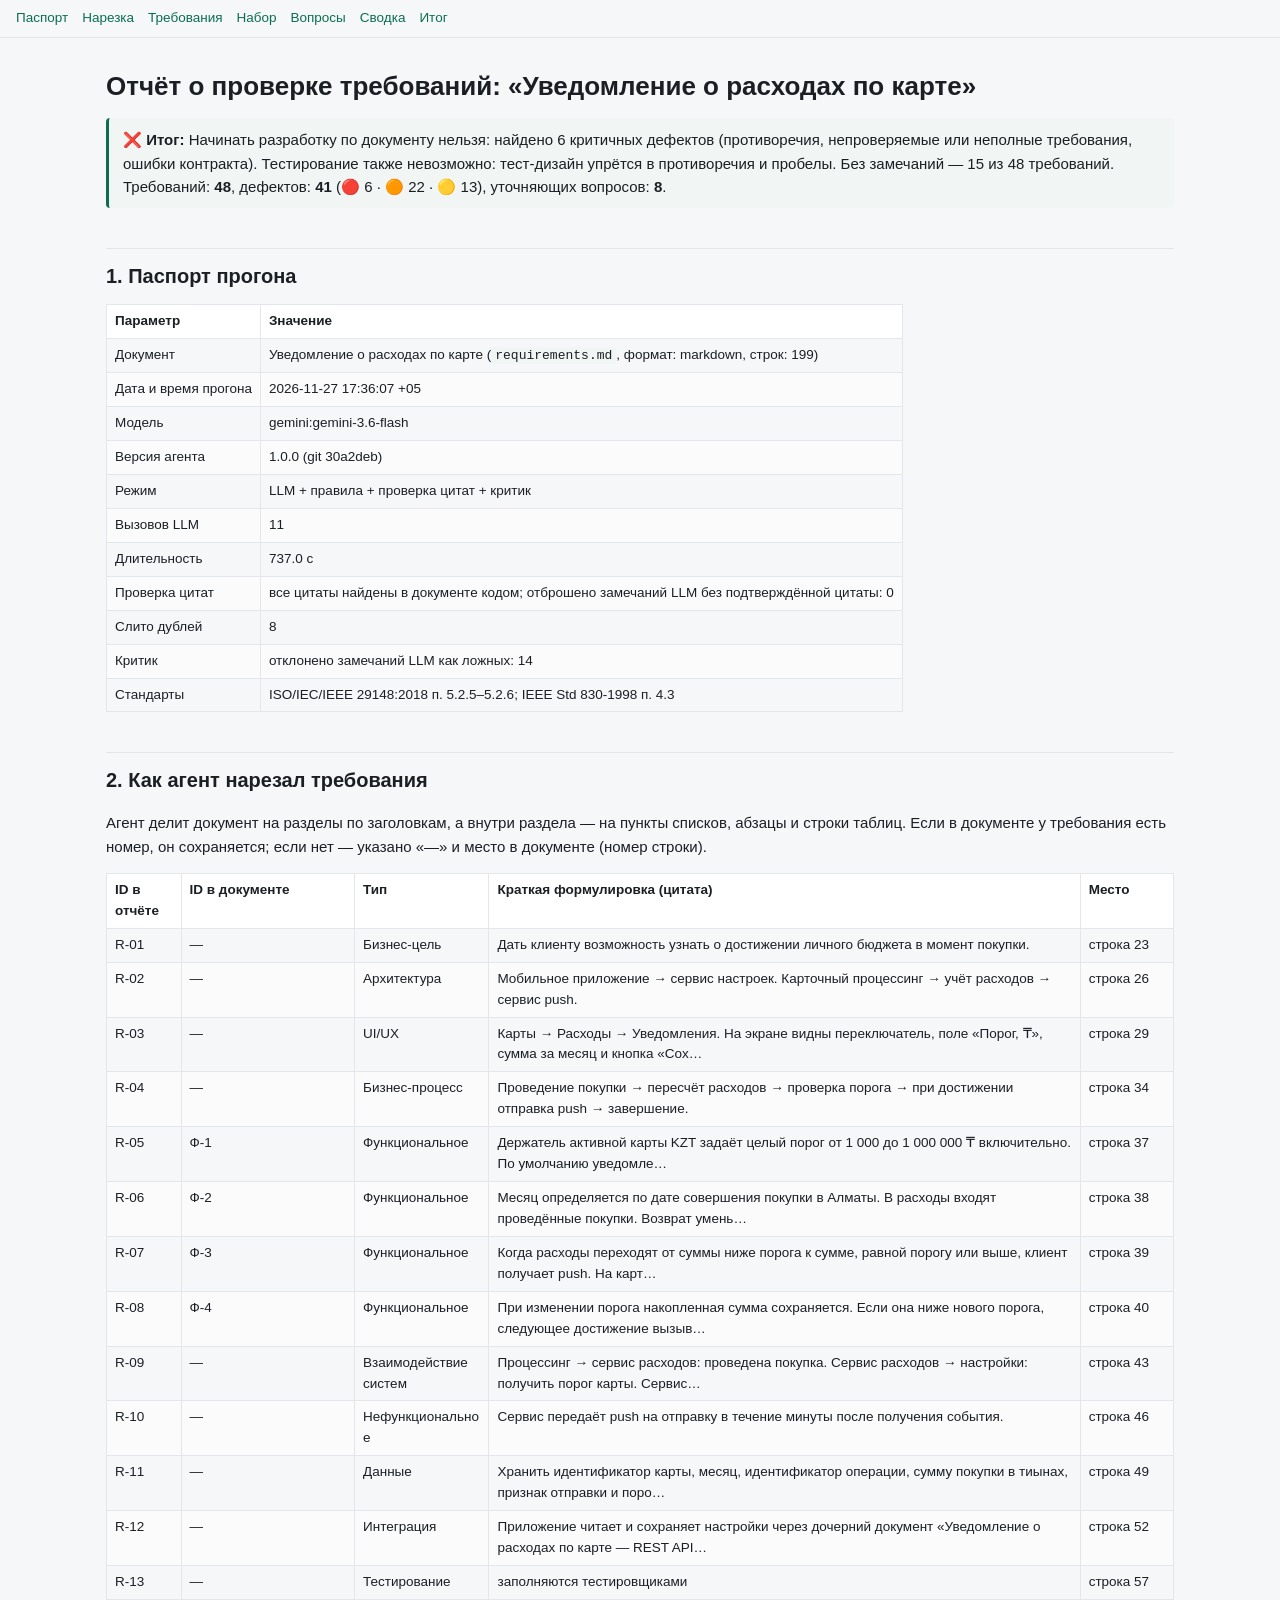
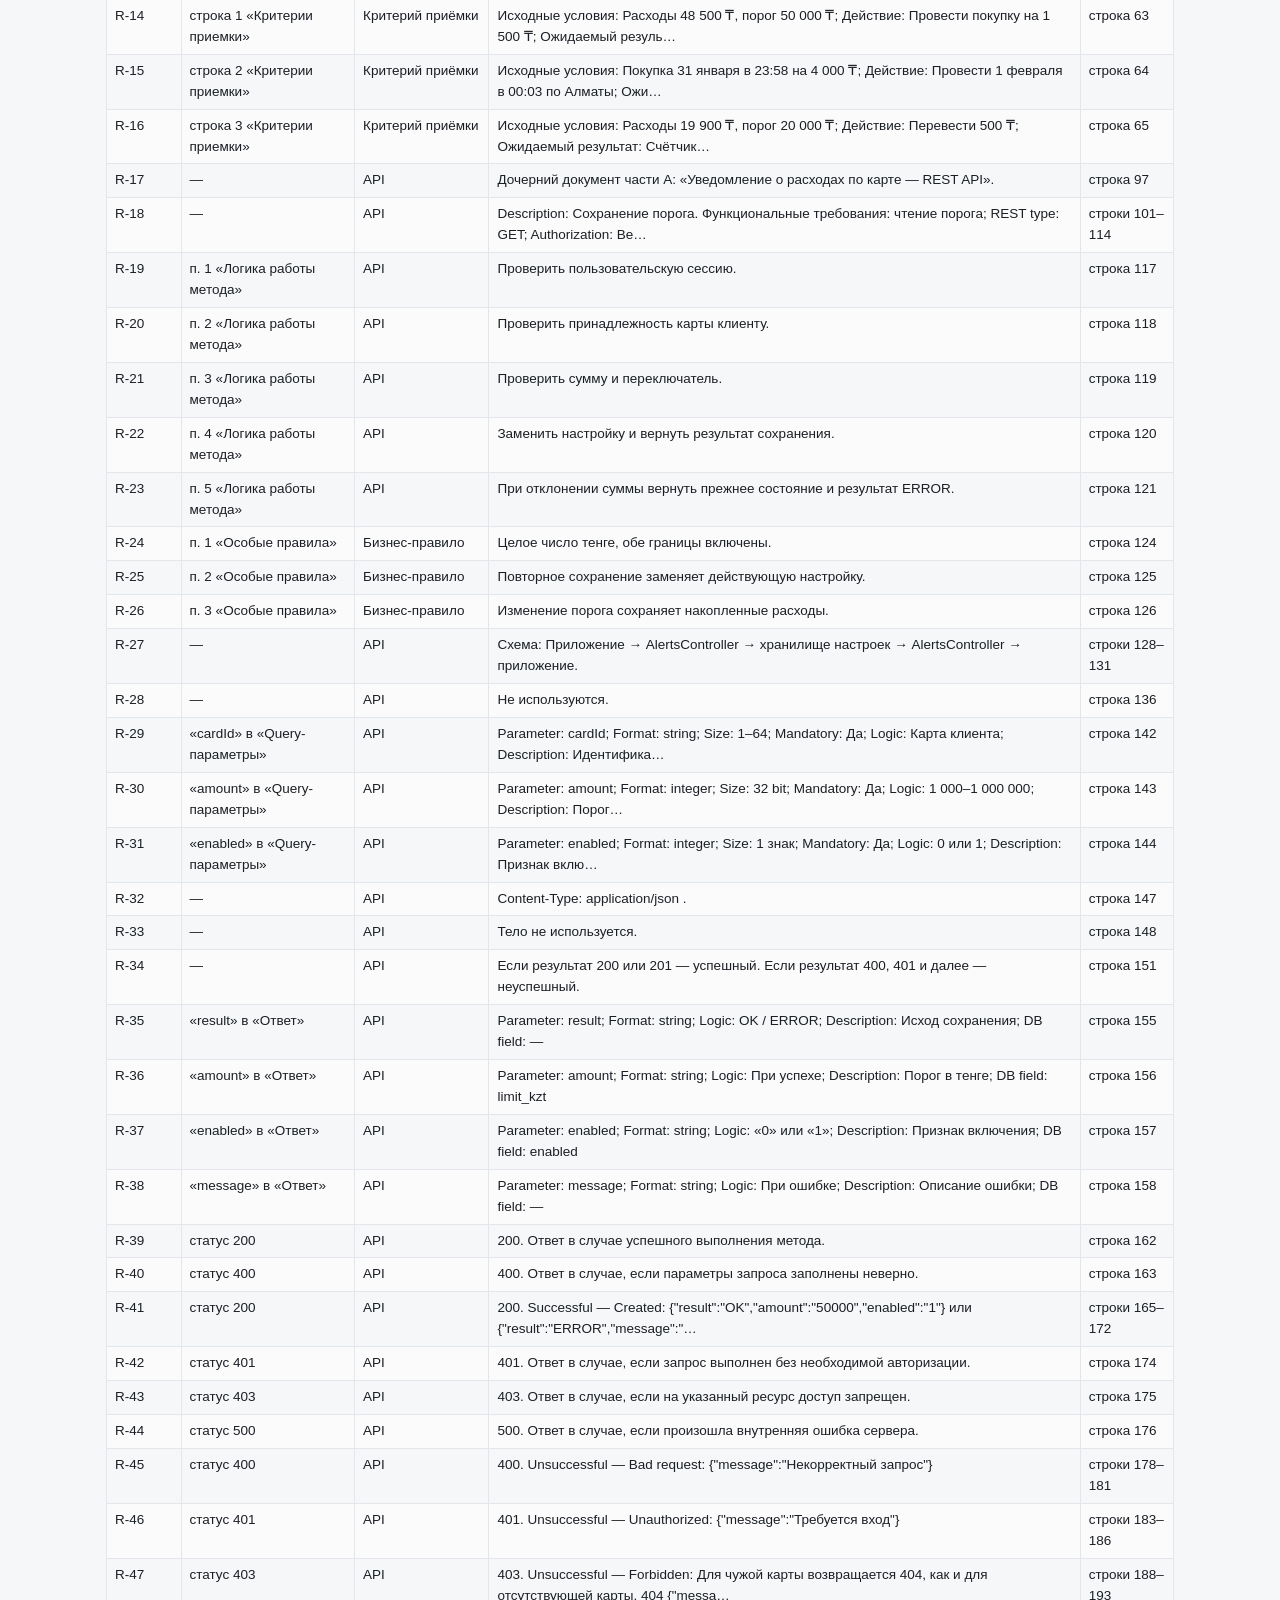
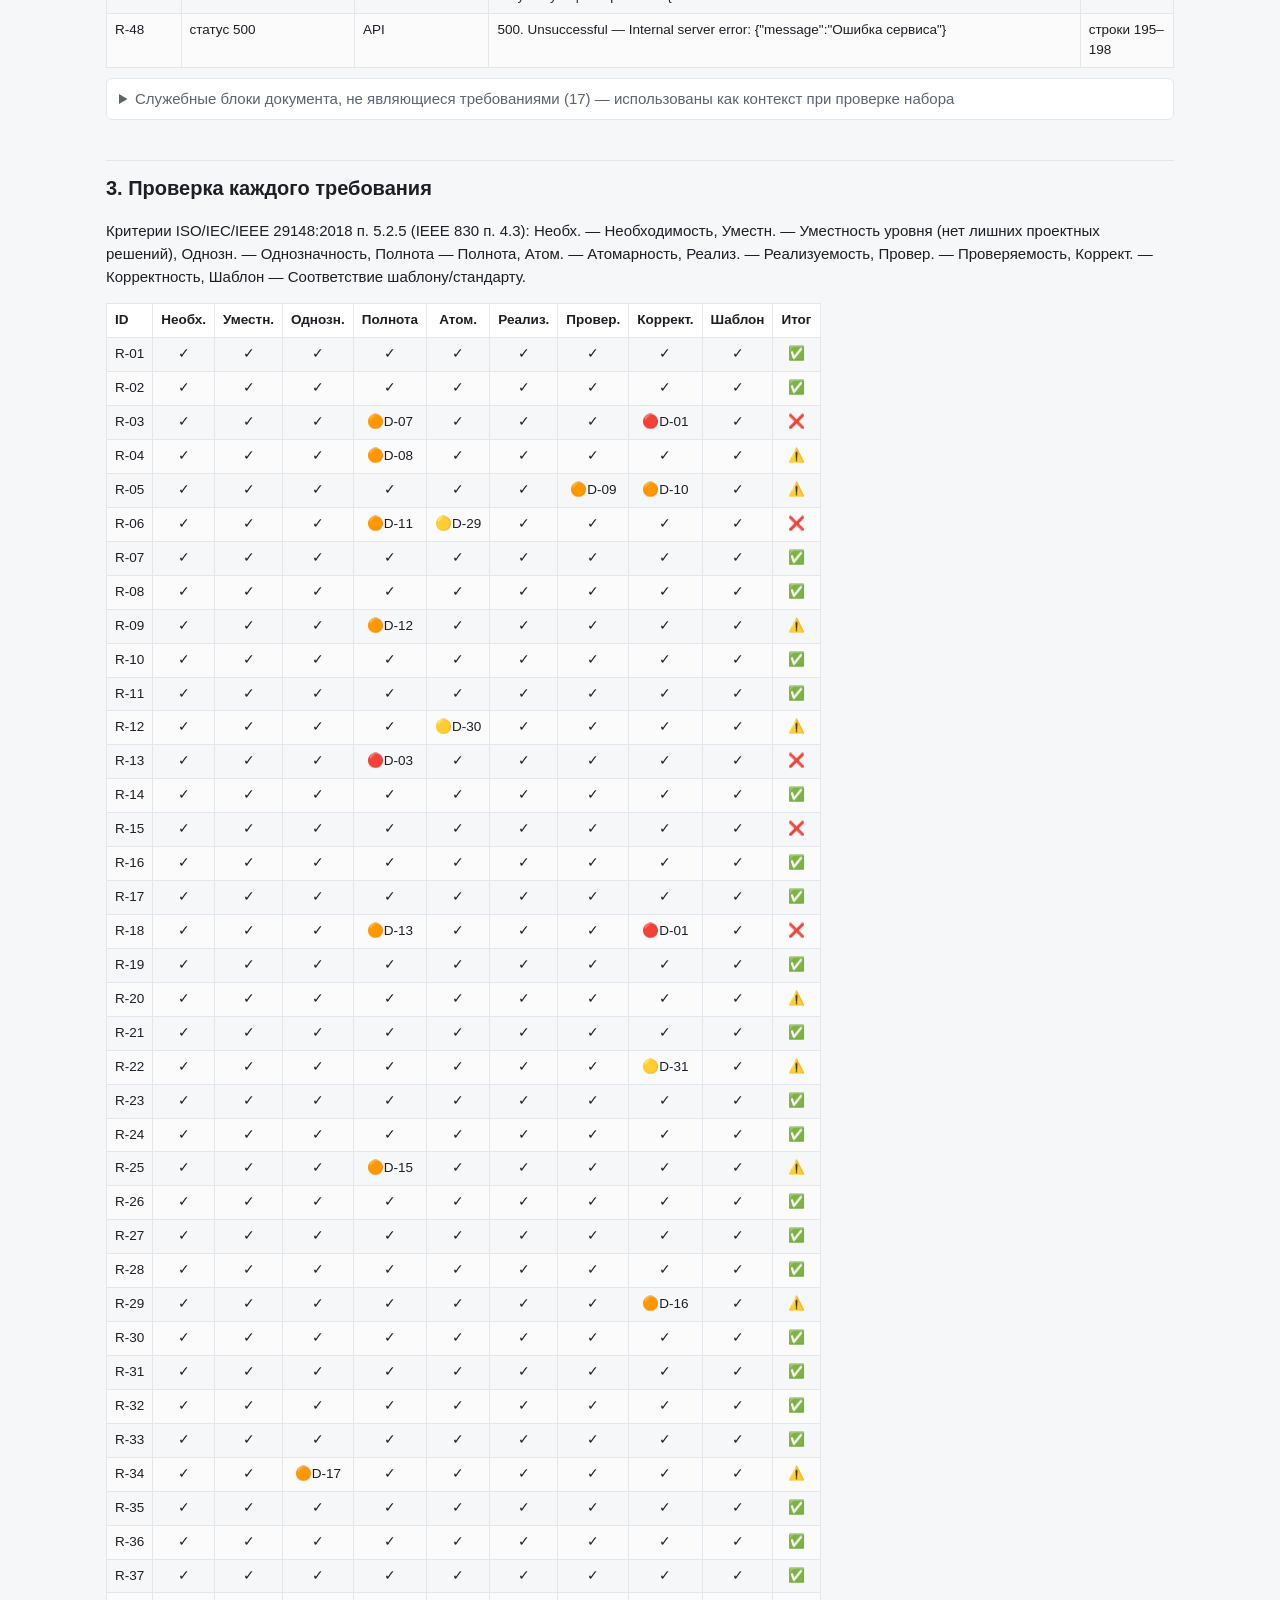
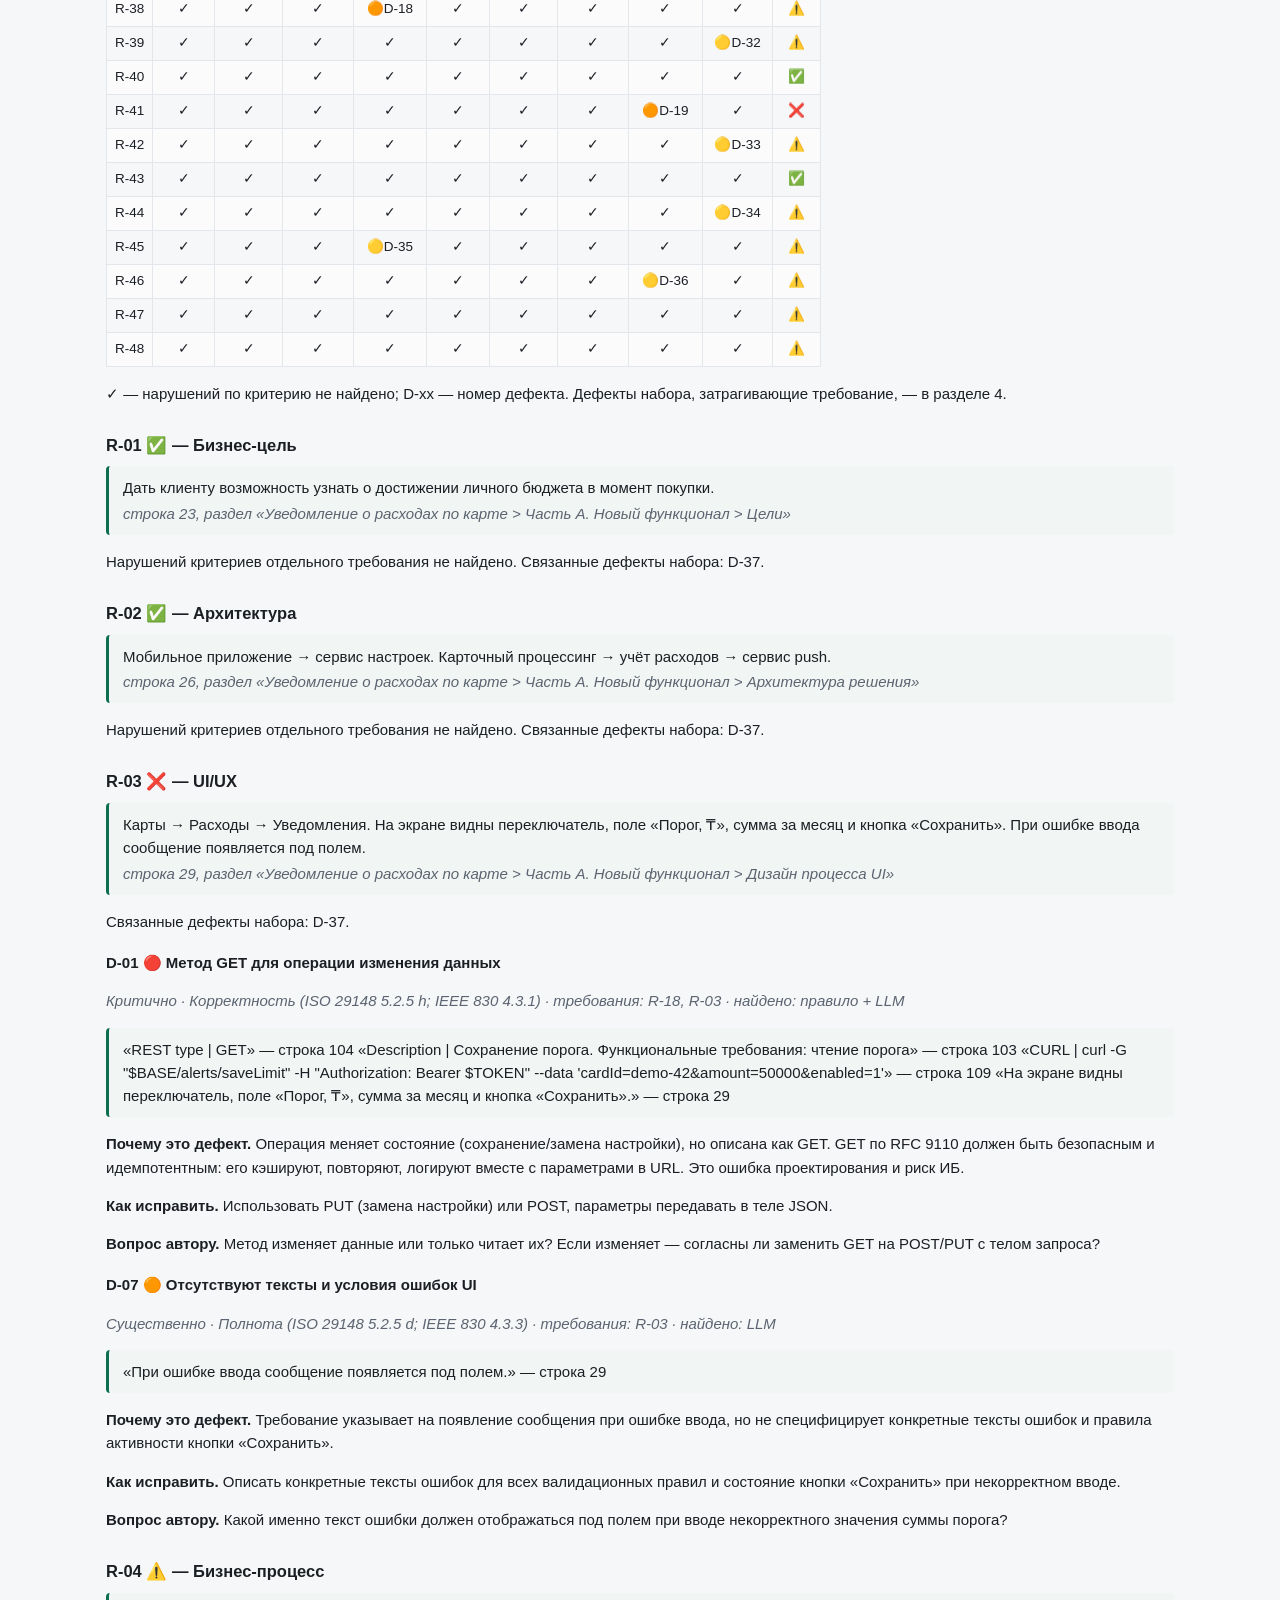
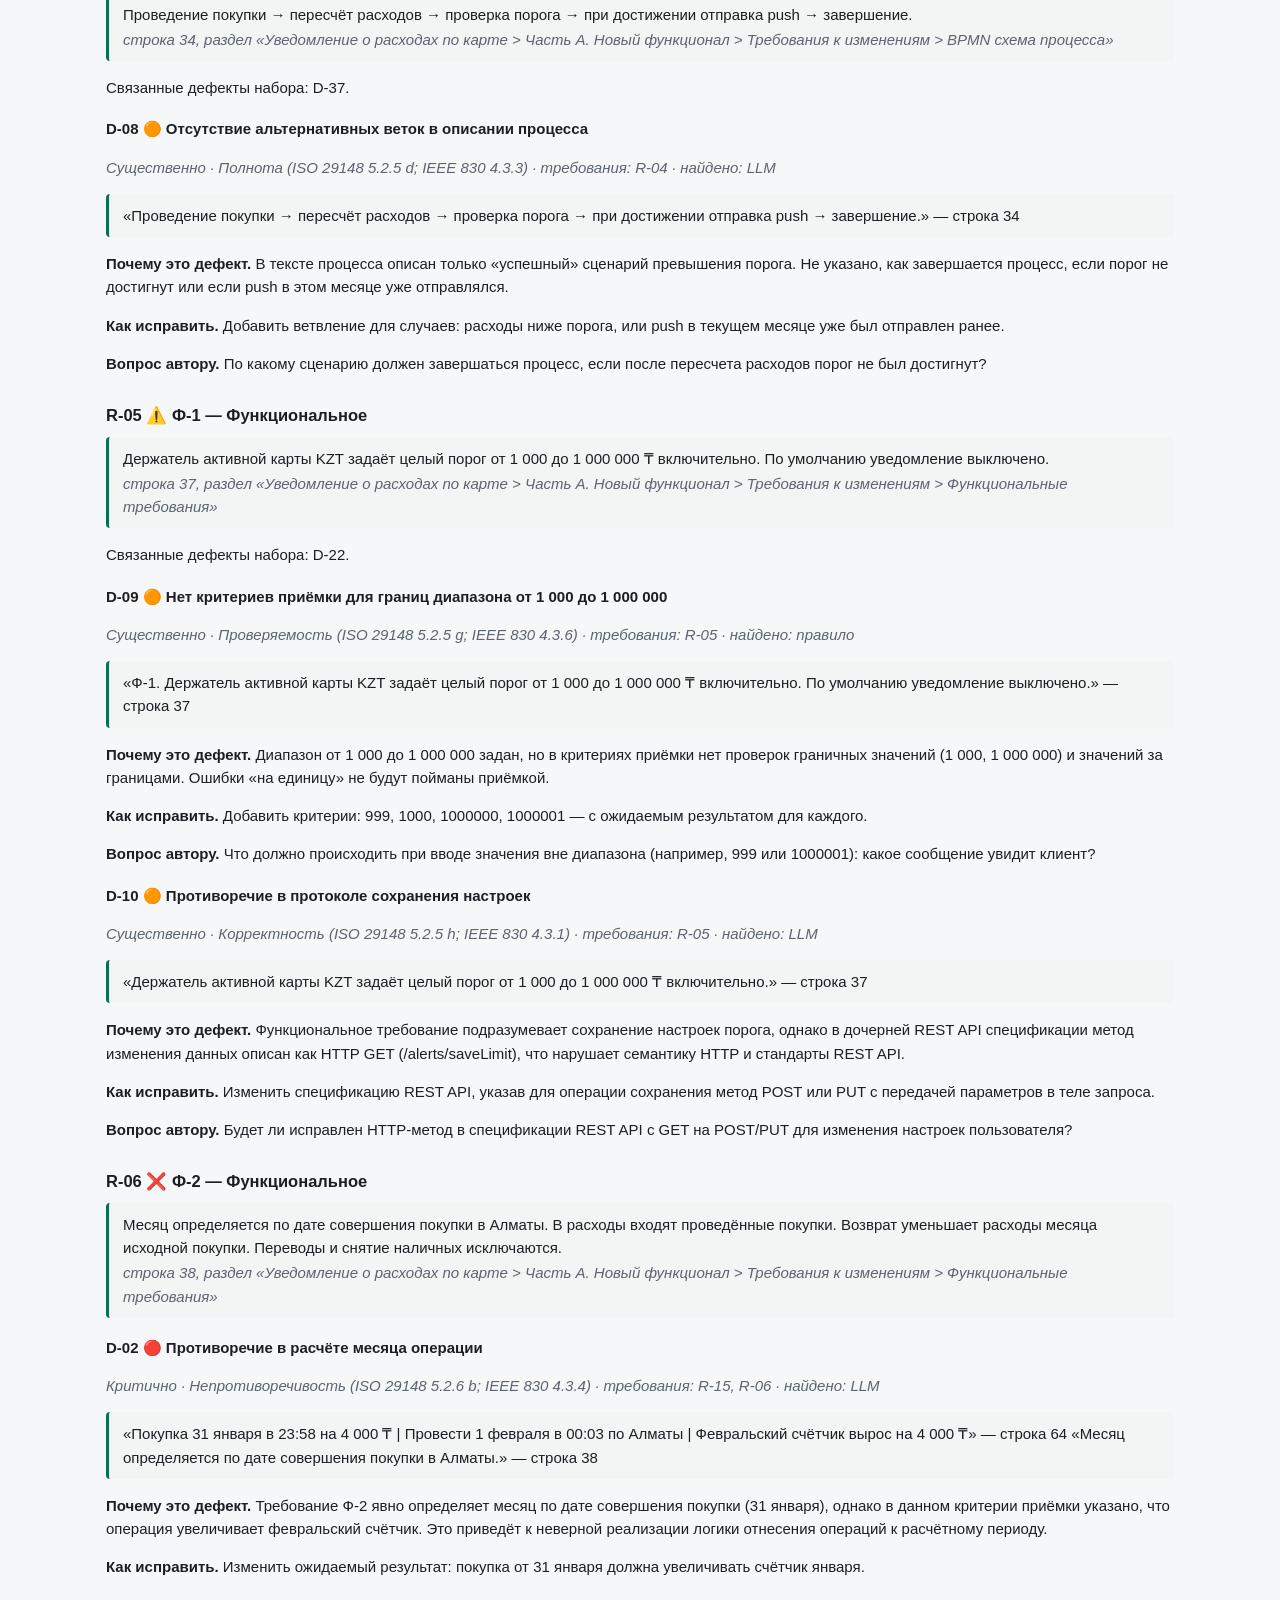
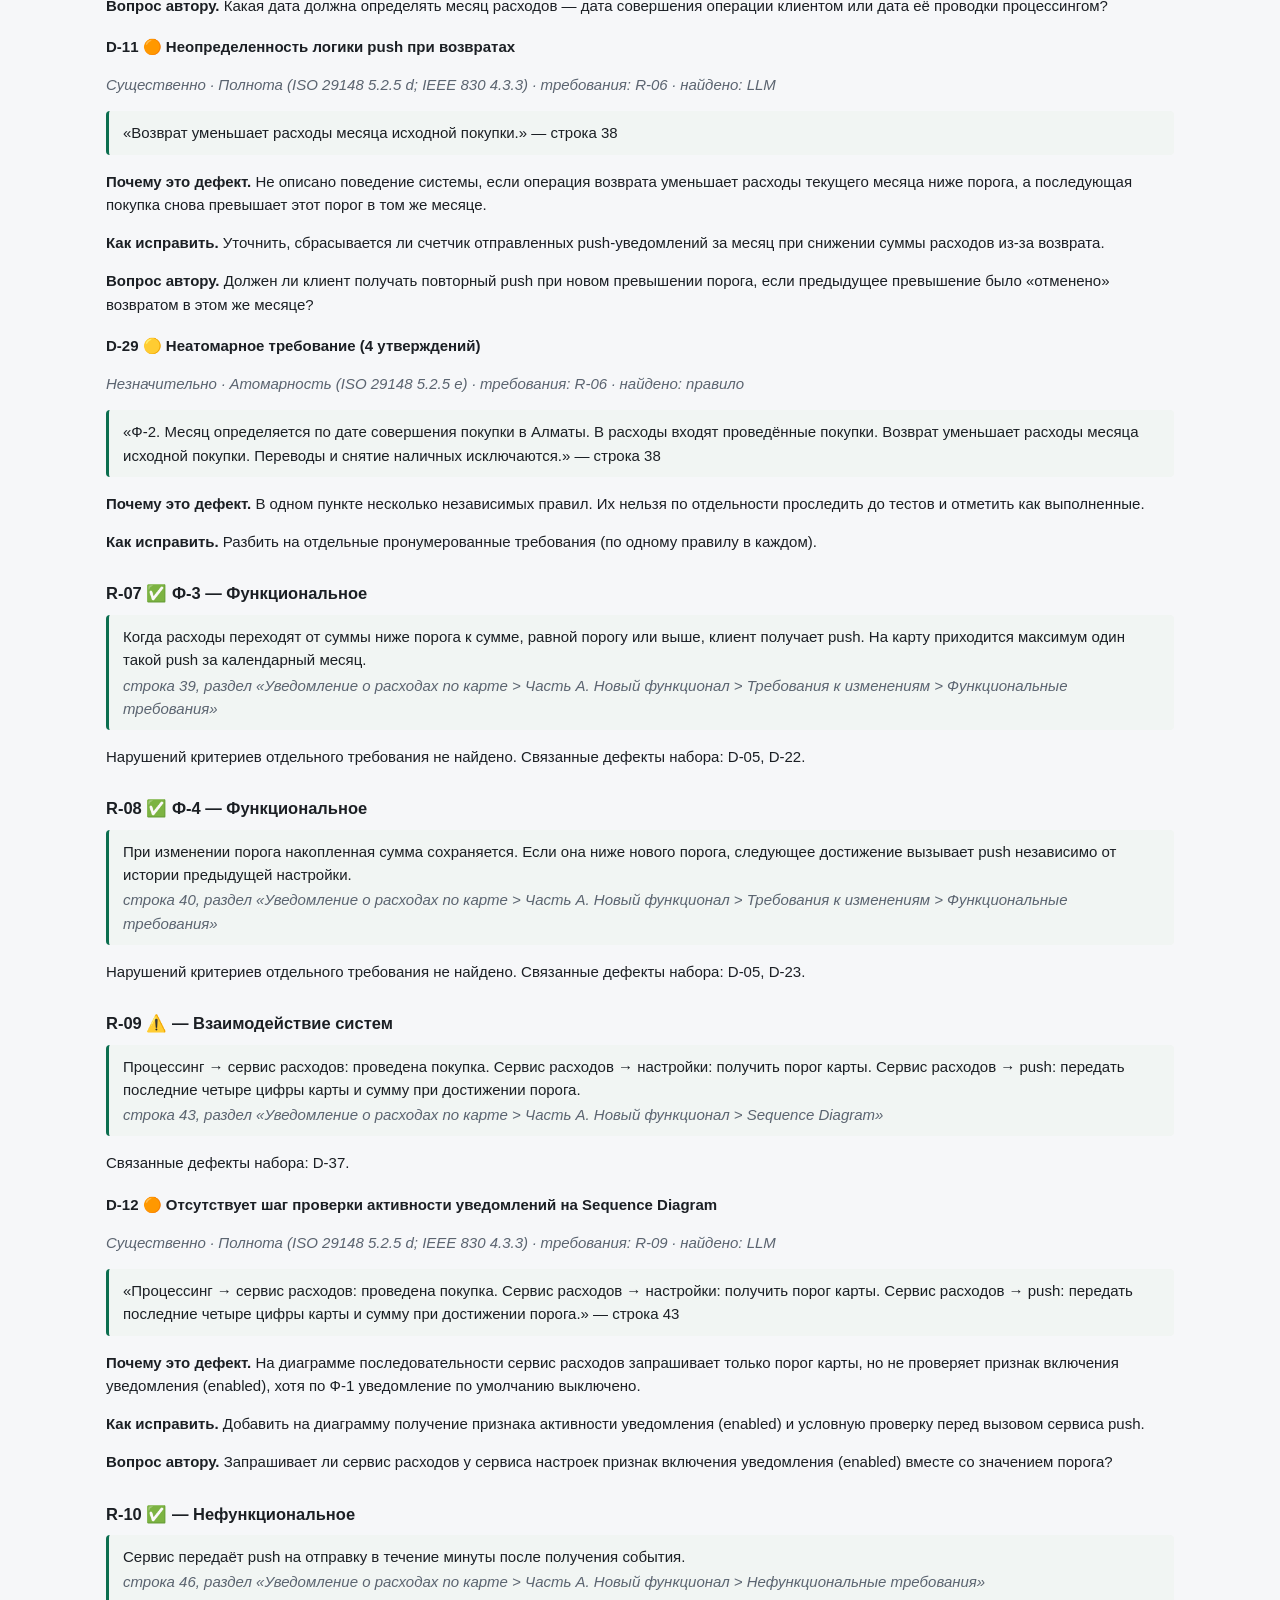
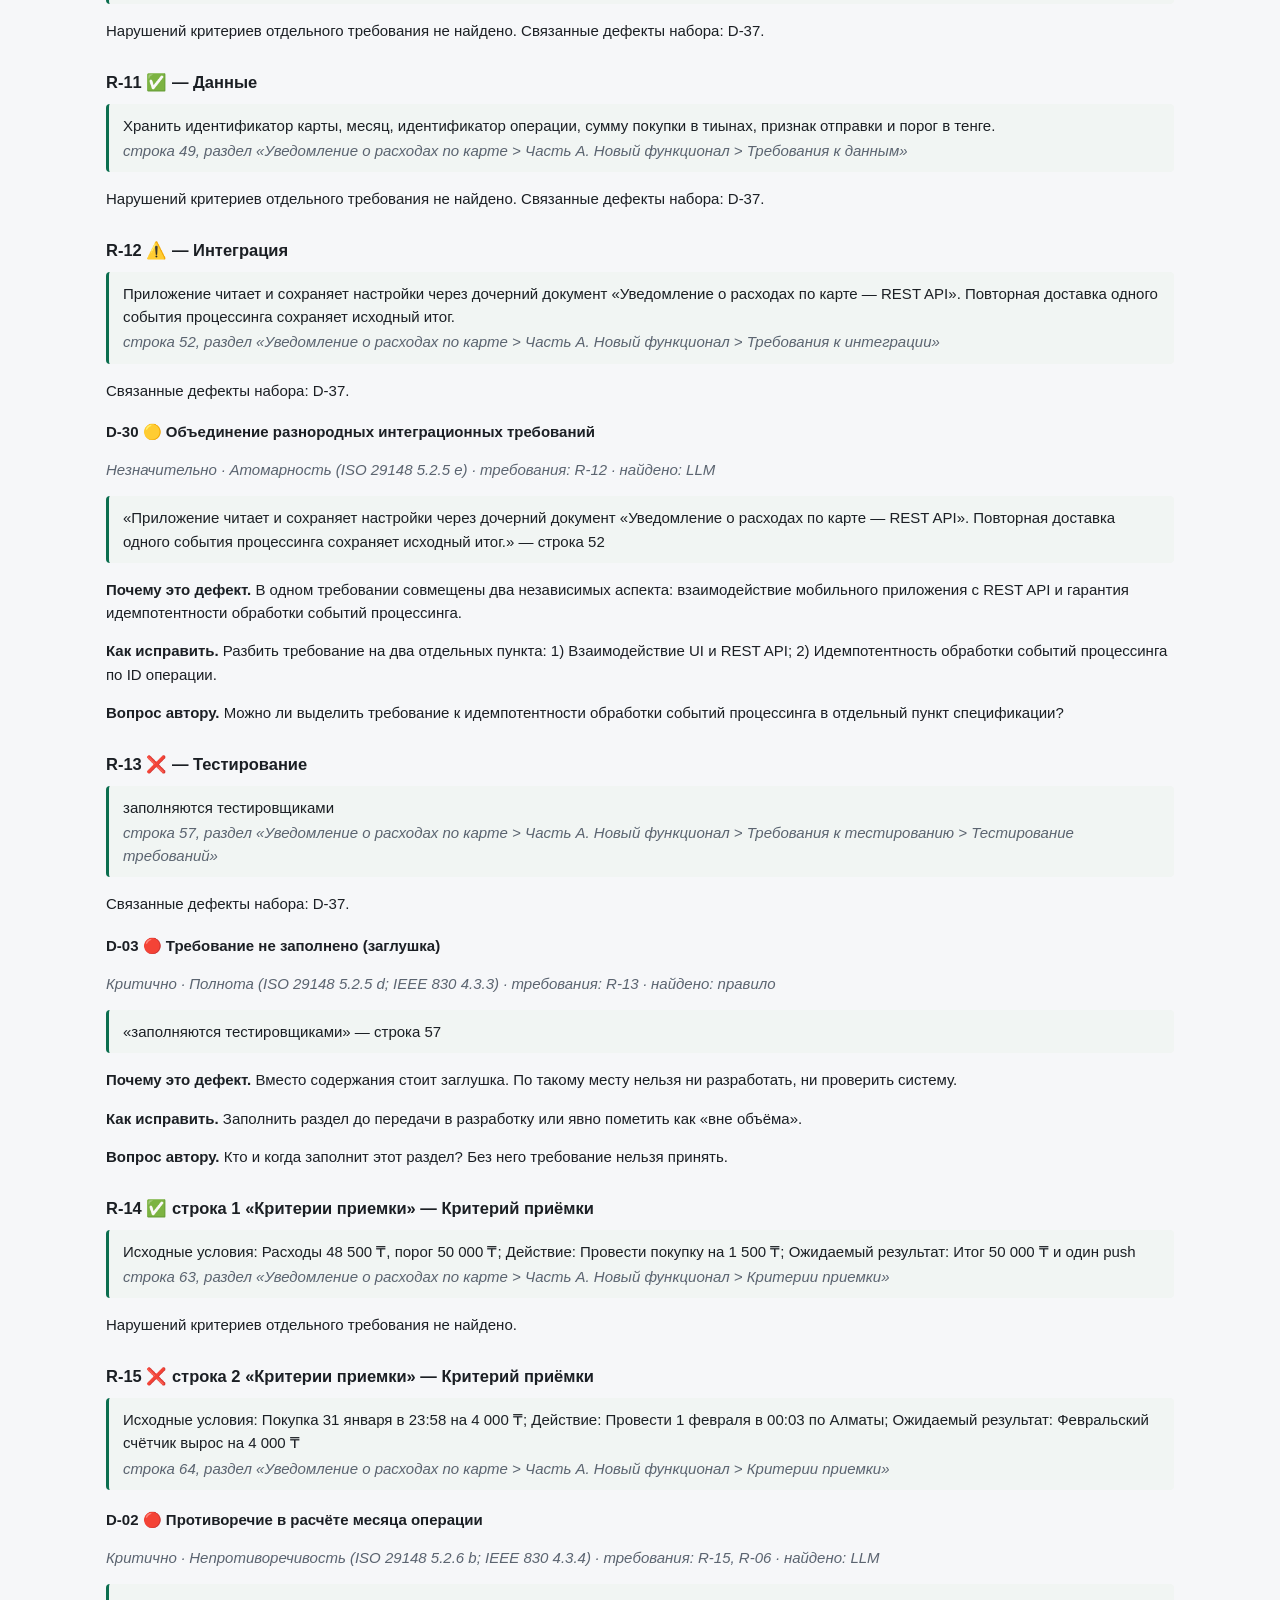
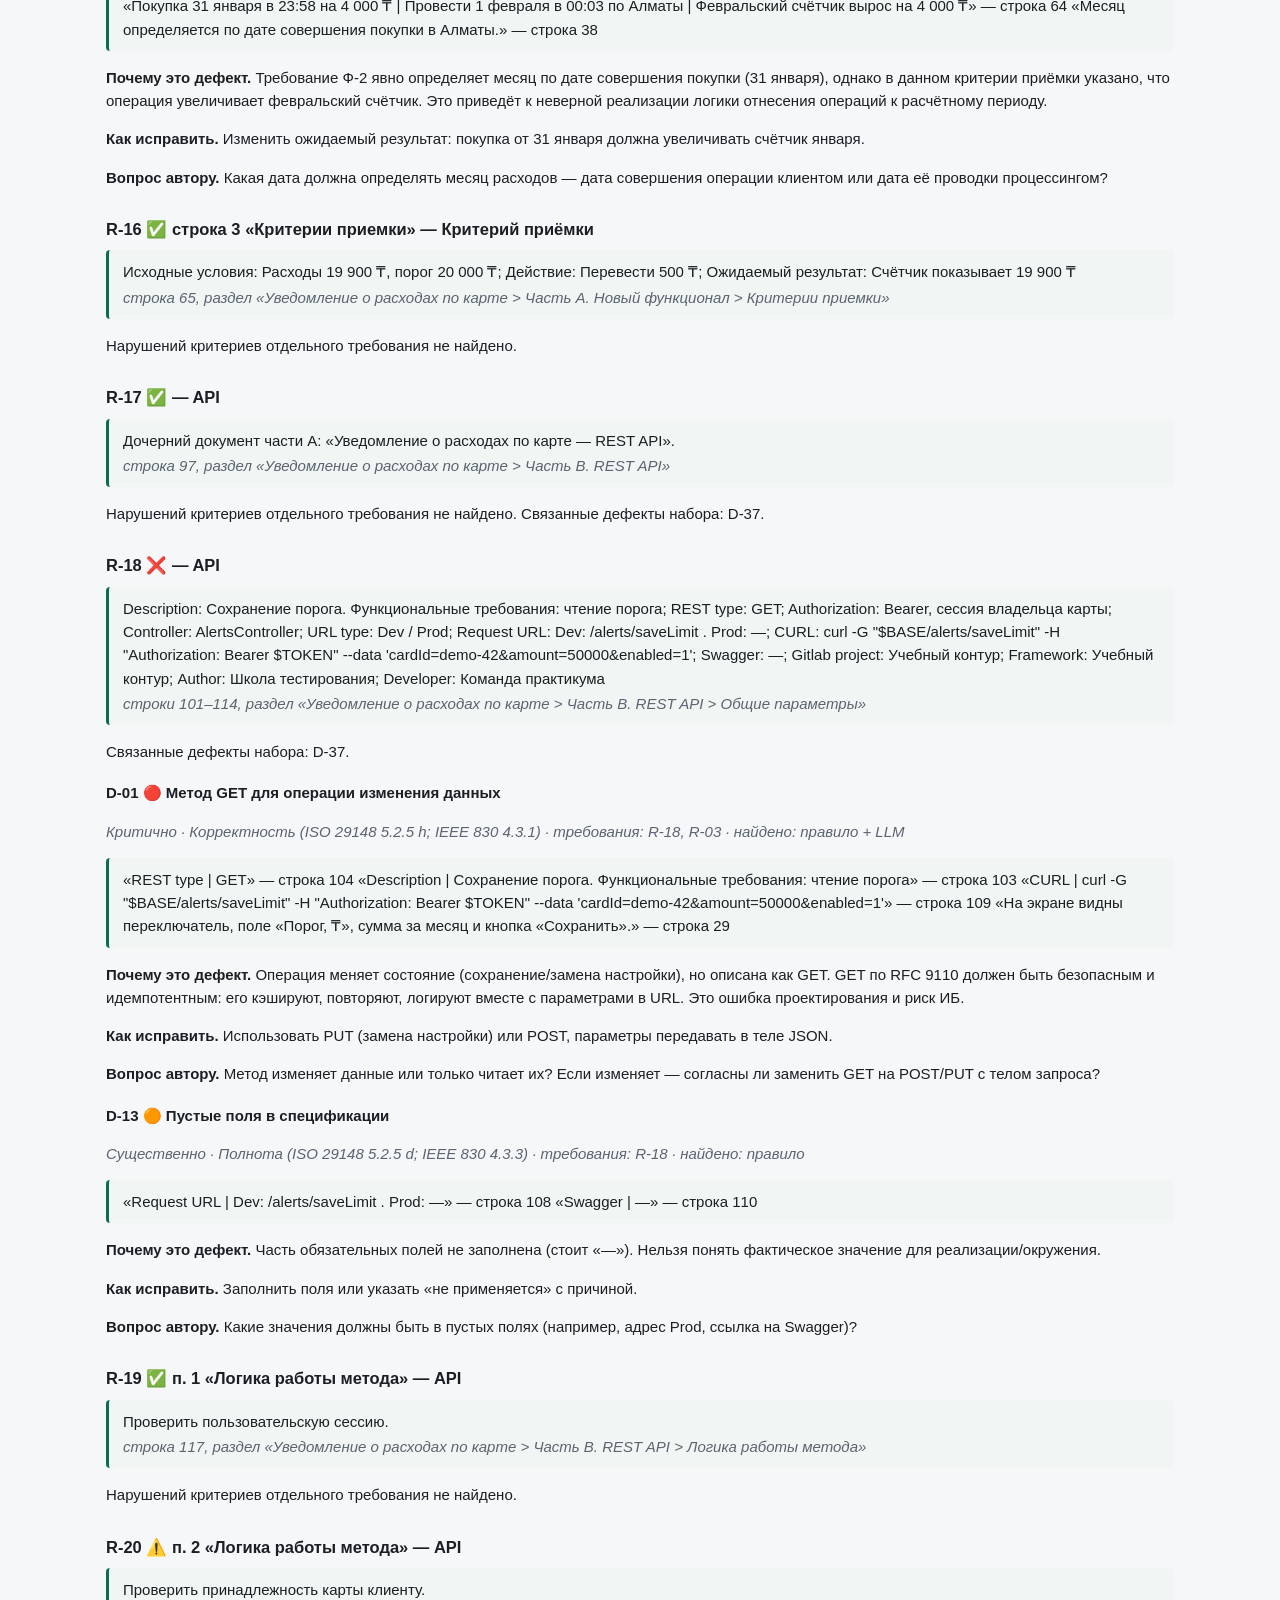
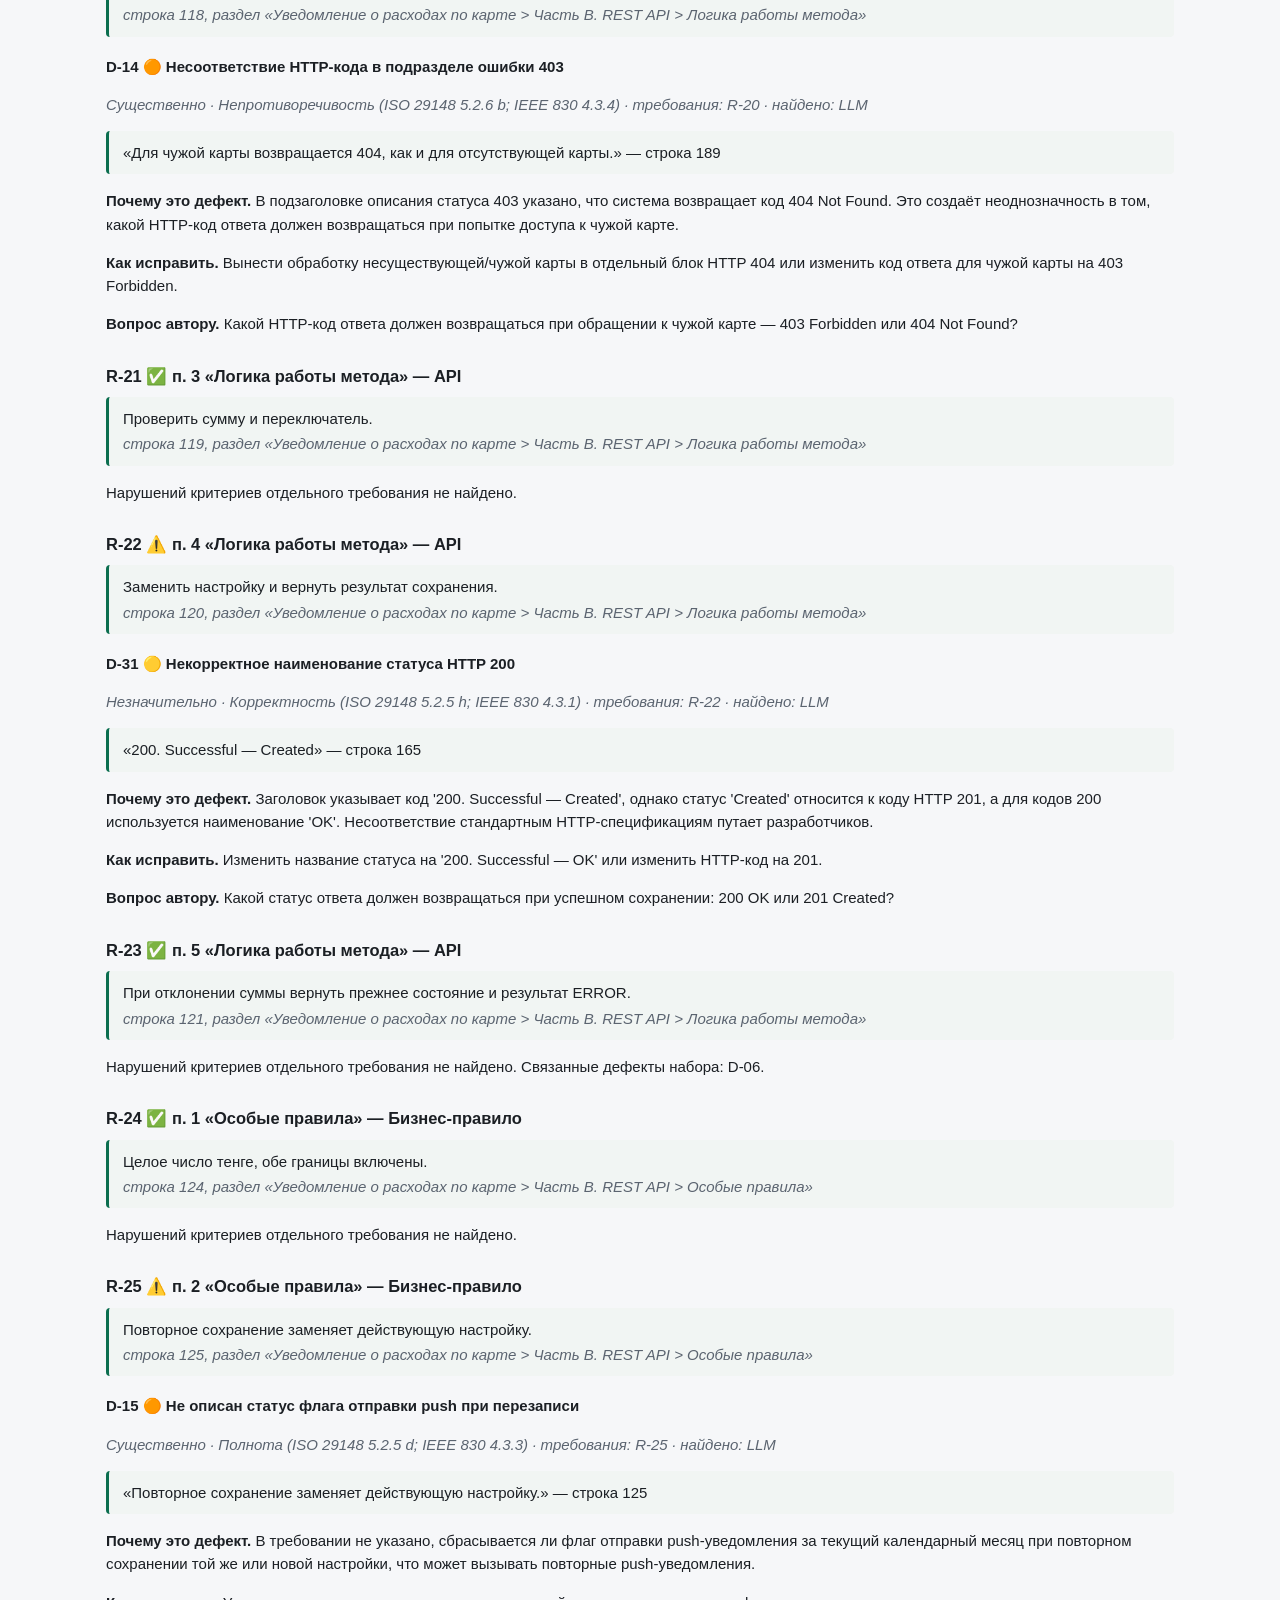
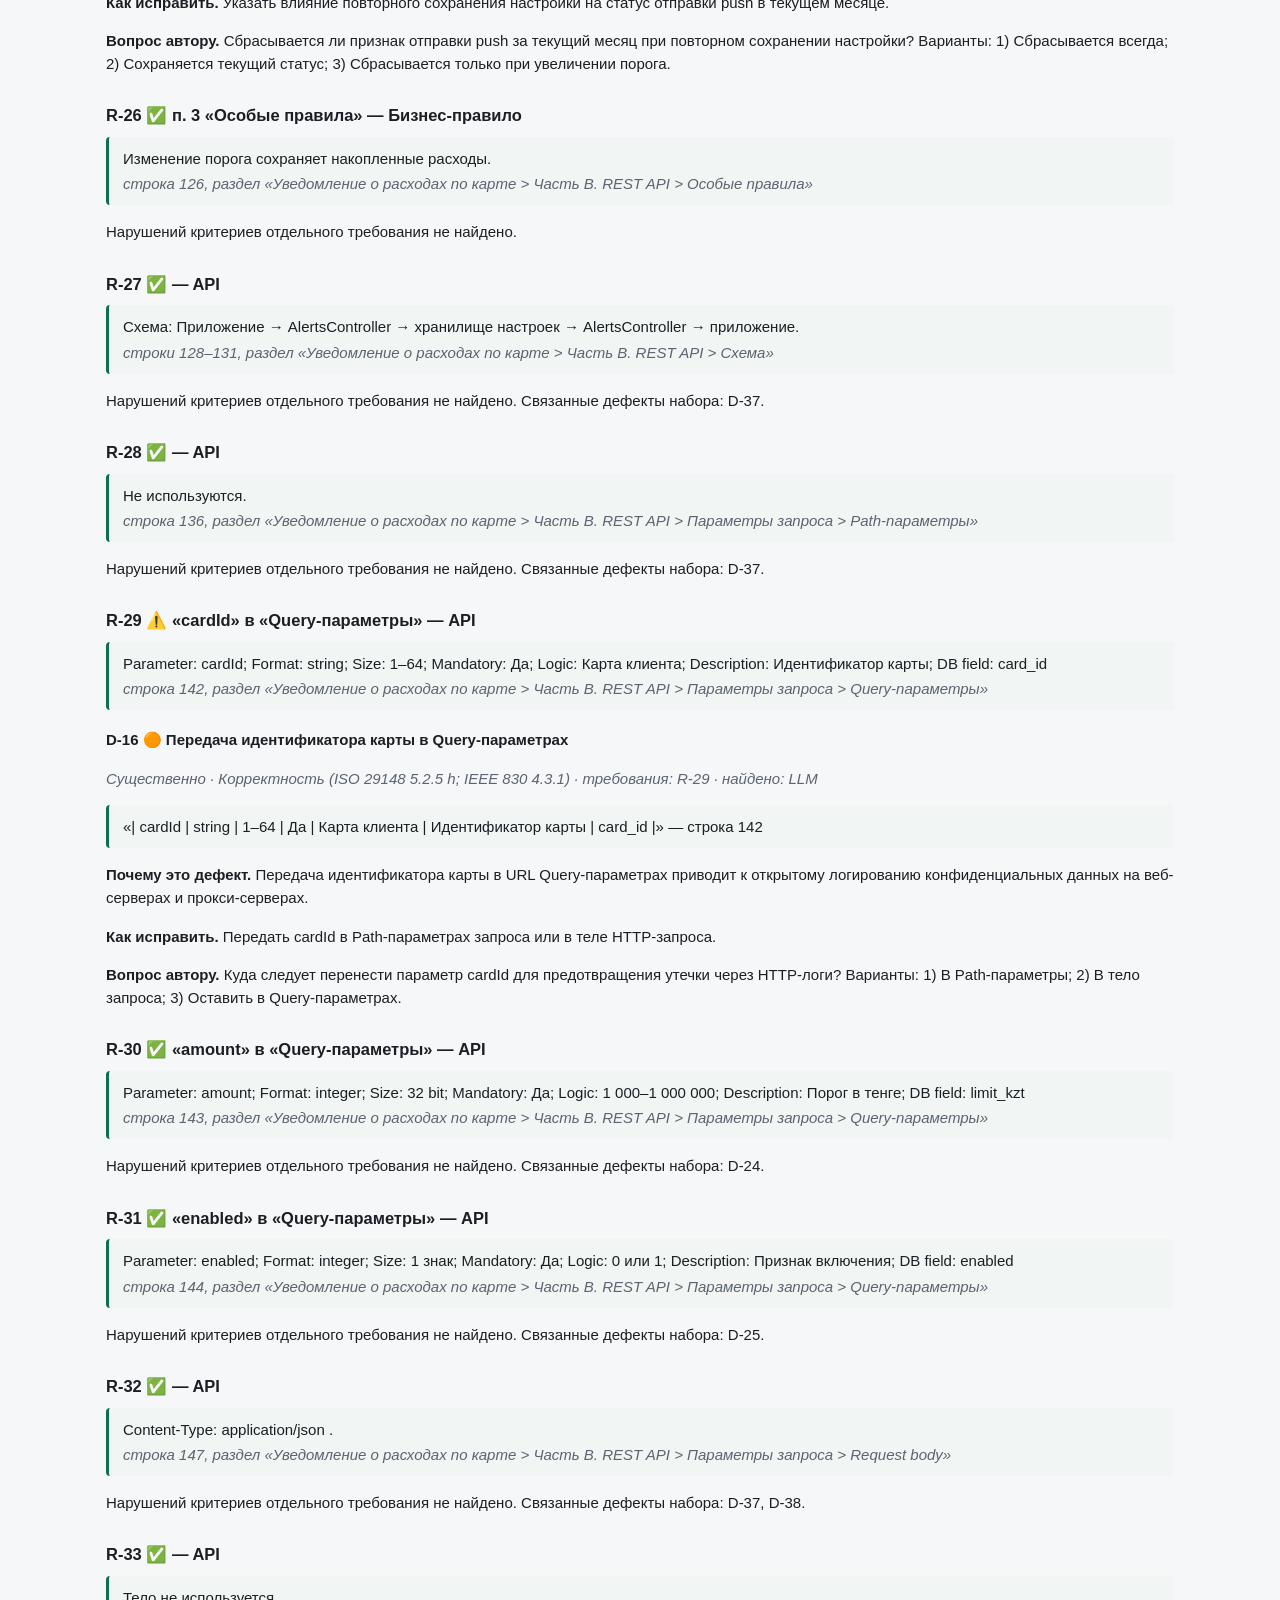
==== commit 9b3ec6c5: "Финальные отчёты агента (Gemini) Co-Authored-By: Claude Opus 5.5 <noreply@anthropic.com>" ====
--- a/reports/report.html
+++ b/reports/report.html
@@ -30,8 +30,8 @@
 </style></head>
 <body><nav><a href="#s1">Паспорт</a><a href="#s2">Нарезка</a><a href="#s3">Требования</a><a href="#s4">Набор</a><a href="#s5">Вопросы</a><a href="#s6">Сводка</a><a href="#s7">Итог</a></nav><main><h1 id="_1">Отчёт о проверке требований: «Уведомление о расходах по карте»</h1>
 <blockquote>
-<p>❌ <strong>Итог:</strong> Начинать разработку по документу нельзя: найдено 3 критичных дефекта (противоречия, непроверяемые или неполные требования, ошибки контракта). Тестирование также невозможно: тест-дизайн упрётся в противоречия и пробелы. Без замечаний — 13 из 48 требований.
-Требований: <strong>48</strong>, дефектов: <strong>35</strong> (🔴 3 · 🟠 17 · 🟡 15), уточняющих вопросов: <strong>12</strong>.</p>
+<p>❌ <strong>Итог:</strong> Начинать разработку по документу нельзя: найдено 6 критичных дефектов (противоречия, непроверяемые или неполные требования, ошибки контракта). Тестирование также невозможно: тест-дизайн упрётся в противоречия и пробелы. Без замечаний — 15 из 48 требований.
+Требований: <strong>48</strong>, дефектов: <strong>41</strong> (🔴 6 · 🟠 22 · 🟡 13), уточняющих вопросов: <strong>8</strong>.</p>
 </blockquote>
 <h2 id="1">1. Паспорт прогона</h2>
 <table>
@@ -48,39 +48,39 @@
 </tr>
 <tr>
 <td style="text-align: left;">Дата и время прогона</td>
-<td style="text-align: left;">2026-11-25 17:18:07 +05</td>
+<td style="text-align: left;">2026-11-27 17:36:07 +05</td>
 </tr>
 <tr>
 <td style="text-align: left;">Модель</td>
-<td style="text-align: left;">gemini:gemini-flash-lite-latest</td>
+<td style="text-align: left;">gemini:gemini-3.6-flash</td>
 </tr>
 <tr>
 <td style="text-align: left;">Версия агента</td>
-<td style="text-align: left;">1.0.0 (git 4462465)</td>
+<td style="text-align: left;">1.0.0 (git 30a2deb)</td>
 </tr>
 <tr>
 <td style="text-align: left;">Режим</td>
-<td style="text-align: left;">LLM + правила + проверка цитат + критик (частично: 2 шагов LLM не выполнены)</td>
+<td style="text-align: left;">LLM + правила + проверка цитат + критик</td>
 </tr>
 <tr>
 <td style="text-align: left;">Вызовов LLM</td>
-<td style="text-align: left;">20</td>
+<td style="text-align: left;">11</td>
 </tr>
 <tr>
 <td style="text-align: left;">Длительность</td>
-<td style="text-align: left;">147.0 с</td>
+<td style="text-align: left;">737.0 с</td>
 </tr>
 <tr>
 <td style="text-align: left;">Проверка цитат</td>
-<td style="text-align: left;">все цитаты найдены в документе кодом; отброшено замечаний LLM без подтверждённой цитаты: 3</td>
+<td style="text-align: left;">все цитаты найдены в документе кодом; отброшено замечаний LLM без подтверждённой цитаты: 0</td>
 </tr>
 <tr>
 <td style="text-align: left;">Слито дублей</td>
-<td style="text-align: left;">4</td>
+<td style="text-align: left;">8</td>
 </tr>
 <tr>
 <td style="text-align: left;">Критик</td>
-<td style="text-align: left;">отклонено замечаний LLM как ложных: 0</td>
+<td style="text-align: left;">отклонено замечаний LLM как ложных: 14</td>
 </tr>
 <tr>
 <td style="text-align: left;">Стандарты</td>
@@ -88,9 +88,6 @@
 </tr>
 </tbody>
 </table>
-<p><strong>Внимание: часть LLM-проверок не выполнена:</strong>
-- Критик: LLM недоступна после повторов: HTTP 503: This model is currently experiencing high demand. Spikes in demand are usually temporary. Please try again later.
-- Уточняющие вопросы: LLM недоступна после повторов: сетевая ошибка: ReadTimeout</p>
 <h2 id="2">2. Как агент нарезал требования</h2>
 <p>Агент делит документ на разделы по заголовкам, а внутри раздела — на пункты списков, абзацы и строки таблиц. Если в документе у требования есть номер, он сохраняется; если нет — указано «—» и место в документе (номер строки).</p>
 <table>
@@ -516,26 +513,26 @@
 <td style="text-align: center;">✓</td>
 <td style="text-align: center;">✓</td>
 <td style="text-align: center;">✓</td>
-<td style="text-align: center;">✓</td>
-<td style="text-align: center;">✓</td>
-<td style="text-align: center;">✓</td>
-<td style="text-align: center;">✓</td>
-<td style="text-align: center;">✓</td>
-<td style="text-align: center;">✓</td>
-<td style="text-align: center;">✅</td>
+<td style="text-align: center;">🟠D-07</td>
+<td style="text-align: center;">✓</td>
+<td style="text-align: center;">✓</td>
+<td style="text-align: center;">✓</td>
+<td style="text-align: center;">🔴D-01</td>
+<td style="text-align: center;">✓</td>
+<td style="text-align: center;">❌</td>
 </tr>
 <tr>
 <td style="text-align: left;">R-04</td>
 <td style="text-align: center;">✓</td>
 <td style="text-align: center;">✓</td>
 <td style="text-align: center;">✓</td>
-<td style="text-align: center;">✓</td>
-<td style="text-align: center;">✓</td>
-<td style="text-align: center;">✓</td>
-<td style="text-align: center;">✓</td>
-<td style="text-align: center;">✓</td>
-<td style="text-align: center;">✓</td>
-<td style="text-align: center;">✅</td>
+<td style="text-align: center;">🟠D-08</td>
+<td style="text-align: center;">✓</td>
+<td style="text-align: center;">✓</td>
+<td style="text-align: center;">✓</td>
+<td style="text-align: center;">✓</td>
+<td style="text-align: center;">✓</td>
+<td style="text-align: center;">⚠️</td>
 </tr>
 <tr>
 <td style="text-align: left;">R-05</td>
@@ -545,8 +542,8 @@
 <td style="text-align: center;">✓</td>
 <td style="text-align: center;">✓</td>
 <td style="text-align: center;">✓</td>
-<td style="text-align: center;">🟠D-04</td>
-<td style="text-align: center;">✓</td>
+<td style="text-align: center;">🟠D-09</td>
+<td style="text-align: center;">🟠D-10</td>
 <td style="text-align: center;">✓</td>
 <td style="text-align: center;">⚠️</td>
 </tr>
@@ -555,8 +552,47 @@
 <td style="text-align: center;">✓</td>
 <td style="text-align: center;">✓</td>
 <td style="text-align: center;">✓</td>
-<td style="text-align: center;">✓</td>
-<td style="text-align: center;">🟡D-21</td>
+<td style="text-align: center;">🟠D-11</td>
+<td style="text-align: center;">🟡D-29</td>
+<td style="text-align: center;">✓</td>
+<td style="text-align: center;">✓</td>
+<td style="text-align: center;">✓</td>
+<td style="text-align: center;">✓</td>
+<td style="text-align: center;">❌</td>
+</tr>
+<tr>
+<td style="text-align: left;">R-07</td>
+<td style="text-align: center;">✓</td>
+<td style="text-align: center;">✓</td>
+<td style="text-align: center;">✓</td>
+<td style="text-align: center;">✓</td>
+<td style="text-align: center;">✓</td>
+<td style="text-align: center;">✓</td>
+<td style="text-align: center;">✓</td>
+<td style="text-align: center;">✓</td>
+<td style="text-align: center;">✓</td>
+<td style="text-align: center;">✅</td>
+</tr>
+<tr>
+<td style="text-align: left;">R-08</td>
+<td style="text-align: center;">✓</td>
+<td style="text-align: center;">✓</td>
+<td style="text-align: center;">✓</td>
+<td style="text-align: center;">✓</td>
+<td style="text-align: center;">✓</td>
+<td style="text-align: center;">✓</td>
+<td style="text-align: center;">✓</td>
+<td style="text-align: center;">✓</td>
+<td style="text-align: center;">✓</td>
+<td style="text-align: center;">✅</td>
+</tr>
+<tr>
+<td style="text-align: left;">R-09</td>
+<td style="text-align: center;">✓</td>
+<td style="text-align: center;">✓</td>
+<td style="text-align: center;">✓</td>
+<td style="text-align: center;">🟠D-12</td>
+<td style="text-align: center;">✓</td>
 <td style="text-align: center;">✓</td>
 <td style="text-align: center;">✓</td>
 <td style="text-align: center;">✓</td>
@@ -564,12 +600,38 @@
 <td style="text-align: center;">⚠️</td>
 </tr>
 <tr>
-<td style="text-align: left;">R-07</td>
-<td style="text-align: center;">✓</td>
-<td style="text-align: center;">✓</td>
-<td style="text-align: center;">✓</td>
-<td style="text-align: center;">🟠D-05</td>
-<td style="text-align: center;">✓</td>
+<td style="text-align: left;">R-10</td>
+<td style="text-align: center;">✓</td>
+<td style="text-align: center;">✓</td>
+<td style="text-align: center;">✓</td>
+<td style="text-align: center;">✓</td>
+<td style="text-align: center;">✓</td>
+<td style="text-align: center;">✓</td>
+<td style="text-align: center;">✓</td>
+<td style="text-align: center;">✓</td>
+<td style="text-align: center;">✓</td>
+<td style="text-align: center;">✅</td>
+</tr>
+<tr>
+<td style="text-align: left;">R-11</td>
+<td style="text-align: center;">✓</td>
+<td style="text-align: center;">✓</td>
+<td style="text-align: center;">✓</td>
+<td style="text-align: center;">✓</td>
+<td style="text-align: center;">✓</td>
+<td style="text-align: center;">✓</td>
+<td style="text-align: center;">✓</td>
+<td style="text-align: center;">✓</td>
+<td style="text-align: center;">✓</td>
+<td style="text-align: center;">✅</td>
+</tr>
+<tr>
+<td style="text-align: left;">R-12</td>
+<td style="text-align: center;">✓</td>
+<td style="text-align: center;">✓</td>
+<td style="text-align: center;">✓</td>
+<td style="text-align: center;">✓</td>
+<td style="text-align: center;">🟡D-30</td>
 <td style="text-align: center;">✓</td>
 <td style="text-align: center;">✓</td>
 <td style="text-align: center;">✓</td>
@@ -577,23 +639,101 @@
 <td style="text-align: center;">⚠️</td>
 </tr>
 <tr>
-<td style="text-align: left;">R-08</td>
-<td style="text-align: center;">✓</td>
-<td style="text-align: center;">✓</td>
-<td style="text-align: center;">✓</td>
-<td style="text-align: center;">✓</td>
-<td style="text-align: center;">✓</td>
-<td style="text-align: center;">✓</td>
-<td style="text-align: center;">✓</td>
-<td style="text-align: center;">✓</td>
-<td style="text-align: center;">✓</td>
-<td style="text-align: center;">✅</td>
-</tr>
-<tr>
-<td style="text-align: left;">R-09</td>
-<td style="text-align: center;">✓</td>
-<td style="text-align: center;">✓</td>
-<td style="text-align: center;">🟡D-22</td>
+<td style="text-align: left;">R-13</td>
+<td style="text-align: center;">✓</td>
+<td style="text-align: center;">✓</td>
+<td style="text-align: center;">✓</td>
+<td style="text-align: center;">🔴D-03</td>
+<td style="text-align: center;">✓</td>
+<td style="text-align: center;">✓</td>
+<td style="text-align: center;">✓</td>
+<td style="text-align: center;">✓</td>
+<td style="text-align: center;">✓</td>
+<td style="text-align: center;">❌</td>
+</tr>
+<tr>
+<td style="text-align: left;">R-14</td>
+<td style="text-align: center;">✓</td>
+<td style="text-align: center;">✓</td>
+<td style="text-align: center;">✓</td>
+<td style="text-align: center;">✓</td>
+<td style="text-align: center;">✓</td>
+<td style="text-align: center;">✓</td>
+<td style="text-align: center;">✓</td>
+<td style="text-align: center;">✓</td>
+<td style="text-align: center;">✓</td>
+<td style="text-align: center;">✅</td>
+</tr>
+<tr>
+<td style="text-align: left;">R-15</td>
+<td style="text-align: center;">✓</td>
+<td style="text-align: center;">✓</td>
+<td style="text-align: center;">✓</td>
+<td style="text-align: center;">✓</td>
+<td style="text-align: center;">✓</td>
+<td style="text-align: center;">✓</td>
+<td style="text-align: center;">✓</td>
+<td style="text-align: center;">✓</td>
+<td style="text-align: center;">✓</td>
+<td style="text-align: center;">❌</td>
+</tr>
+<tr>
+<td style="text-align: left;">R-16</td>
+<td style="text-align: center;">✓</td>
+<td style="text-align: center;">✓</td>
+<td style="text-align: center;">✓</td>
+<td style="text-align: center;">✓</td>
+<td style="text-align: center;">✓</td>
+<td style="text-align: center;">✓</td>
+<td style="text-align: center;">✓</td>
+<td style="text-align: center;">✓</td>
+<td style="text-align: center;">✓</td>
+<td style="text-align: center;">✅</td>
+</tr>
+<tr>
+<td style="text-align: left;">R-17</td>
+<td style="text-align: center;">✓</td>
+<td style="text-align: center;">✓</td>
+<td style="text-align: center;">✓</td>
+<td style="text-align: center;">✓</td>
+<td style="text-align: center;">✓</td>
+<td style="text-align: center;">✓</td>
+<td style="text-align: center;">✓</td>
+<td style="text-align: center;">✓</td>
+<td style="text-align: center;">✓</td>
+<td style="text-align: center;">✅</td>
+</tr>
+<tr>
+<td style="text-align: left;">R-18</td>
+<td style="text-align: center;">✓</td>
+<td style="text-align: center;">✓</td>
+<td style="text-align: center;">✓</td>
+<td style="text-align: center;">🟠D-13</td>
+<td style="text-align: center;">✓</td>
+<td style="text-align: center;">✓</td>
+<td style="text-align: center;">✓</td>
+<td style="text-align: center;">🔴D-01</td>
+<td style="text-align: center;">✓</td>
+<td style="text-align: center;">❌</td>
+</tr>
+<tr>
+<td style="text-align: left;">R-19</td>
+<td style="text-align: center;">✓</td>
+<td style="text-align: center;">✓</td>
+<td style="text-align: center;">✓</td>
+<td style="text-align: center;">✓</td>
+<td style="text-align: center;">✓</td>
+<td style="text-align: center;">✓</td>
+<td style="text-align: center;">✓</td>
+<td style="text-align: center;">✓</td>
+<td style="text-align: center;">✓</td>
+<td style="text-align: center;">✅</td>
+</tr>
+<tr>
+<td style="text-align: left;">R-20</td>
+<td style="text-align: center;">✓</td>
+<td style="text-align: center;">✓</td>
+<td style="text-align: center;">✓</td>
 <td style="text-align: center;">✓</td>
 <td style="text-align: center;">✓</td>
 <td style="text-align: center;">✓</td>
@@ -603,24 +743,63 @@
 <td style="text-align: center;">⚠️</td>
 </tr>
 <tr>
-<td style="text-align: left;">R-10</td>
-<td style="text-align: center;">✓</td>
-<td style="text-align: center;">✓</td>
-<td style="text-align: center;">✓</td>
-<td style="text-align: center;">✓</td>
-<td style="text-align: center;">✓</td>
-<td style="text-align: center;">✓</td>
-<td style="text-align: center;">🟡D-23</td>
-<td style="text-align: center;">✓</td>
+<td style="text-align: left;">R-21</td>
+<td style="text-align: center;">✓</td>
+<td style="text-align: center;">✓</td>
+<td style="text-align: center;">✓</td>
+<td style="text-align: center;">✓</td>
+<td style="text-align: center;">✓</td>
+<td style="text-align: center;">✓</td>
+<td style="text-align: center;">✓</td>
+<td style="text-align: center;">✓</td>
+<td style="text-align: center;">✓</td>
+<td style="text-align: center;">✅</td>
+</tr>
+<tr>
+<td style="text-align: left;">R-22</td>
+<td style="text-align: center;">✓</td>
+<td style="text-align: center;">✓</td>
+<td style="text-align: center;">✓</td>
+<td style="text-align: center;">✓</td>
+<td style="text-align: center;">✓</td>
+<td style="text-align: center;">✓</td>
+<td style="text-align: center;">✓</td>
+<td style="text-align: center;">🟡D-31</td>
 <td style="text-align: center;">✓</td>
 <td style="text-align: center;">⚠️</td>
 </tr>
 <tr>
-<td style="text-align: left;">R-11</td>
-<td style="text-align: center;">✓</td>
-<td style="text-align: center;">✓</td>
-<td style="text-align: center;">✓</td>
-<td style="text-align: center;">🟠D-06</td>
+<td style="text-align: left;">R-23</td>
+<td style="text-align: center;">✓</td>
+<td style="text-align: center;">✓</td>
+<td style="text-align: center;">✓</td>
+<td style="text-align: center;">✓</td>
+<td style="text-align: center;">✓</td>
+<td style="text-align: center;">✓</td>
+<td style="text-align: center;">✓</td>
+<td style="text-align: center;">✓</td>
+<td style="text-align: center;">✓</td>
+<td style="text-align: center;">✅</td>
+</tr>
+<tr>
+<td style="text-align: left;">R-24</td>
+<td style="text-align: center;">✓</td>
+<td style="text-align: center;">✓</td>
+<td style="text-align: center;">✓</td>
+<td style="text-align: center;">✓</td>
+<td style="text-align: center;">✓</td>
+<td style="text-align: center;">✓</td>
+<td style="text-align: center;">✓</td>
+<td style="text-align: center;">✓</td>
+<td style="text-align: center;">✓</td>
+<td style="text-align: center;">✅</td>
+</tr>
+<tr>
+<td style="text-align: left;">R-25</td>
+<td style="text-align: center;">✓</td>
+<td style="text-align: center;">✓</td>
+<td style="text-align: center;">✓</td>
+<td style="text-align: center;">🟠D-15</td>
 <td style="text-align: center;">✓</td>
 <td style="text-align: center;">✓</td>
 <td style="text-align: center;">✓</td>
@@ -629,102 +808,258 @@
 <td style="text-align: center;">⚠️</td>
 </tr>
 <tr>
-<td style="text-align: left;">R-12</td>
-<td style="text-align: center;">✓</td>
-<td style="text-align: center;">✓</td>
-<td style="text-align: center;">✓</td>
-<td style="text-align: center;">✓</td>
-<td style="text-align: center;">✓</td>
-<td style="text-align: center;">✓</td>
-<td style="text-align: center;">✓</td>
-<td style="text-align: center;">🟠D-07</td>
+<td style="text-align: left;">R-26</td>
+<td style="text-align: center;">✓</td>
+<td style="text-align: center;">✓</td>
+<td style="text-align: center;">✓</td>
+<td style="text-align: center;">✓</td>
+<td style="text-align: center;">✓</td>
+<td style="text-align: center;">✓</td>
+<td style="text-align: center;">✓</td>
+<td style="text-align: center;">✓</td>
+<td style="text-align: center;">✓</td>
+<td style="text-align: center;">✅</td>
+</tr>
+<tr>
+<td style="text-align: left;">R-27</td>
+<td style="text-align: center;">✓</td>
+<td style="text-align: center;">✓</td>
+<td style="text-align: center;">✓</td>
+<td style="text-align: center;">✓</td>
+<td style="text-align: center;">✓</td>
+<td style="text-align: center;">✓</td>
+<td style="text-align: center;">✓</td>
+<td style="text-align: center;">✓</td>
+<td style="text-align: center;">✓</td>
+<td style="text-align: center;">✅</td>
+</tr>
+<tr>
+<td style="text-align: left;">R-28</td>
+<td style="text-align: center;">✓</td>
+<td style="text-align: center;">✓</td>
+<td style="text-align: center;">✓</td>
+<td style="text-align: center;">✓</td>
+<td style="text-align: center;">✓</td>
+<td style="text-align: center;">✓</td>
+<td style="text-align: center;">✓</td>
+<td style="text-align: center;">✓</td>
+<td style="text-align: center;">✓</td>
+<td style="text-align: center;">✅</td>
+</tr>
+<tr>
+<td style="text-align: left;">R-29</td>
+<td style="text-align: center;">✓</td>
+<td style="text-align: center;">✓</td>
+<td style="text-align: center;">✓</td>
+<td style="text-align: center;">✓</td>
+<td style="text-align: center;">✓</td>
+<td style="text-align: center;">✓</td>
+<td style="text-align: center;">✓</td>
+<td style="text-align: center;">🟠D-16</td>
 <td style="text-align: center;">✓</td>
 <td style="text-align: center;">⚠️</td>
 </tr>
 <tr>
-<td style="text-align: left;">R-13</td>
-<td style="text-align: center;">✓</td>
-<td style="text-align: center;">✓</td>
-<td style="text-align: center;">✓</td>
-<td style="text-align: center;">🔴D-01</td>
-<td style="text-align: center;">✓</td>
-<td style="text-align: center;">✓</td>
-<td style="text-align: center;">✓</td>
-<td style="text-align: center;">✓</td>
+<td style="text-align: left;">R-30</td>
+<td style="text-align: center;">✓</td>
+<td style="text-align: center;">✓</td>
+<td style="text-align: center;">✓</td>
+<td style="text-align: center;">✓</td>
+<td style="text-align: center;">✓</td>
+<td style="text-align: center;">✓</td>
+<td style="text-align: center;">✓</td>
+<td style="text-align: center;">✓</td>
+<td style="text-align: center;">✓</td>
+<td style="text-align: center;">✅</td>
+</tr>
+<tr>
+<td style="text-align: left;">R-31</td>
+<td style="text-align: center;">✓</td>
+<td style="text-align: center;">✓</td>
+<td style="text-align: center;">✓</td>
+<td style="text-align: center;">✓</td>
+<td style="text-align: center;">✓</td>
+<td style="text-align: center;">✓</td>
+<td style="text-align: center;">✓</td>
+<td style="text-align: center;">✓</td>
+<td style="text-align: center;">✓</td>
+<td style="text-align: center;">✅</td>
+</tr>
+<tr>
+<td style="text-align: left;">R-32</td>
+<td style="text-align: center;">✓</td>
+<td style="text-align: center;">✓</td>
+<td style="text-align: center;">✓</td>
+<td style="text-align: center;">✓</td>
+<td style="text-align: center;">✓</td>
+<td style="text-align: center;">✓</td>
+<td style="text-align: center;">✓</td>
+<td style="text-align: center;">✓</td>
+<td style="text-align: center;">✓</td>
+<td style="text-align: center;">✅</td>
+</tr>
+<tr>
+<td style="text-align: left;">R-33</td>
+<td style="text-align: center;">✓</td>
+<td style="text-align: center;">✓</td>
+<td style="text-align: center;">✓</td>
+<td style="text-align: center;">✓</td>
+<td style="text-align: center;">✓</td>
+<td style="text-align: center;">✓</td>
+<td style="text-align: center;">✓</td>
+<td style="text-align: center;">✓</td>
+<td style="text-align: center;">✓</td>
+<td style="text-align: center;">✅</td>
+</tr>
+<tr>
+<td style="text-align: left;">R-34</td>
+<td style="text-align: center;">✓</td>
+<td style="text-align: center;">✓</td>
+<td style="text-align: center;">🟠D-17</td>
+<td style="text-align: center;">✓</td>
+<td style="text-align: center;">✓</td>
+<td style="text-align: center;">✓</td>
+<td style="text-align: center;">✓</td>
+<td style="text-align: center;">✓</td>
+<td style="text-align: center;">✓</td>
+<td style="text-align: center;">⚠️</td>
+</tr>
+<tr>
+<td style="text-align: left;">R-35</td>
+<td style="text-align: center;">✓</td>
+<td style="text-align: center;">✓</td>
+<td style="text-align: center;">✓</td>
+<td style="text-align: center;">✓</td>
+<td style="text-align: center;">✓</td>
+<td style="text-align: center;">✓</td>
+<td style="text-align: center;">✓</td>
+<td style="text-align: center;">✓</td>
+<td style="text-align: center;">✓</td>
+<td style="text-align: center;">✅</td>
+</tr>
+<tr>
+<td style="text-align: left;">R-36</td>
+<td style="text-align: center;">✓</td>
+<td style="text-align: center;">✓</td>
+<td style="text-align: center;">✓</td>
+<td style="text-align: center;">✓</td>
+<td style="text-align: center;">✓</td>
+<td style="text-align: center;">✓</td>
+<td style="text-align: center;">✓</td>
+<td style="text-align: center;">✓</td>
+<td style="text-align: center;">✓</td>
+<td style="text-align: center;">✅</td>
+</tr>
+<tr>
+<td style="text-align: left;">R-37</td>
+<td style="text-align: center;">✓</td>
+<td style="text-align: center;">✓</td>
+<td style="text-align: center;">✓</td>
+<td style="text-align: center;">✓</td>
+<td style="text-align: center;">✓</td>
+<td style="text-align: center;">✓</td>
+<td style="text-align: center;">✓</td>
+<td style="text-align: center;">✓</td>
+<td style="text-align: center;">✓</td>
+<td style="text-align: center;">✅</td>
+</tr>
+<tr>
+<td style="text-align: left;">R-38</td>
+<td style="text-align: center;">✓</td>
+<td style="text-align: center;">✓</td>
+<td style="text-align: center;">✓</td>
+<td style="text-align: center;">🟠D-18</td>
+<td style="text-align: center;">✓</td>
+<td style="text-align: center;">✓</td>
+<td style="text-align: center;">✓</td>
+<td style="text-align: center;">✓</td>
+<td style="text-align: center;">✓</td>
+<td style="text-align: center;">⚠️</td>
+</tr>
+<tr>
+<td style="text-align: left;">R-39</td>
+<td style="text-align: center;">✓</td>
+<td style="text-align: center;">✓</td>
+<td style="text-align: center;">✓</td>
+<td style="text-align: center;">✓</td>
+<td style="text-align: center;">✓</td>
+<td style="text-align: center;">✓</td>
+<td style="text-align: center;">✓</td>
+<td style="text-align: center;">✓</td>
+<td style="text-align: center;">🟡D-32</td>
+<td style="text-align: center;">⚠️</td>
+</tr>
+<tr>
+<td style="text-align: left;">R-40</td>
+<td style="text-align: center;">✓</td>
+<td style="text-align: center;">✓</td>
+<td style="text-align: center;">✓</td>
+<td style="text-align: center;">✓</td>
+<td style="text-align: center;">✓</td>
+<td style="text-align: center;">✓</td>
+<td style="text-align: center;">✓</td>
+<td style="text-align: center;">✓</td>
+<td style="text-align: center;">✓</td>
+<td style="text-align: center;">✅</td>
+</tr>
+<tr>
+<td style="text-align: left;">R-41</td>
+<td style="text-align: center;">✓</td>
+<td style="text-align: center;">✓</td>
+<td style="text-align: center;">✓</td>
+<td style="text-align: center;">✓</td>
+<td style="text-align: center;">✓</td>
+<td style="text-align: center;">✓</td>
+<td style="text-align: center;">✓</td>
+<td style="text-align: center;">🟠D-19</td>
 <td style="text-align: center;">✓</td>
 <td style="text-align: center;">❌</td>
 </tr>
 <tr>
-<td style="text-align: left;">R-14</td>
-<td style="text-align: center;">✓</td>
-<td style="text-align: center;">✓</td>
-<td style="text-align: center;">✓</td>
-<td style="text-align: center;">✓</td>
-<td style="text-align: center;">✓</td>
-<td style="text-align: center;">✓</td>
-<td style="text-align: center;">✓</td>
-<td style="text-align: center;">✓</td>
-<td style="text-align: center;">✓</td>
-<td style="text-align: center;">✅</td>
-</tr>
-<tr>
-<td style="text-align: left;">R-15</td>
-<td style="text-align: center;">✓</td>
-<td style="text-align: center;">✓</td>
-<td style="text-align: center;">🟡D-24</td>
-<td style="text-align: center;">✓</td>
-<td style="text-align: center;">✓</td>
-<td style="text-align: center;">✓</td>
-<td style="text-align: center;">✓</td>
-<td style="text-align: center;">✓</td>
-<td style="text-align: center;">✓</td>
+<td style="text-align: left;">R-42</td>
+<td style="text-align: center;">✓</td>
+<td style="text-align: center;">✓</td>
+<td style="text-align: center;">✓</td>
+<td style="text-align: center;">✓</td>
+<td style="text-align: center;">✓</td>
+<td style="text-align: center;">✓</td>
+<td style="text-align: center;">✓</td>
+<td style="text-align: center;">✓</td>
+<td style="text-align: center;">🟡D-33</td>
 <td style="text-align: center;">⚠️</td>
 </tr>
 <tr>
-<td style="text-align: left;">R-16</td>
-<td style="text-align: center;">✓</td>
-<td style="text-align: center;">✓</td>
-<td style="text-align: center;">✓</td>
-<td style="text-align: center;">✓</td>
-<td style="text-align: center;">✓</td>
-<td style="text-align: center;">✓</td>
-<td style="text-align: center;">✓</td>
-<td style="text-align: center;">✓</td>
-<td style="text-align: center;">✓</td>
-<td style="text-align: center;">✅</td>
-</tr>
-<tr>
-<td style="text-align: left;">R-17</td>
-<td style="text-align: center;">✓</td>
-<td style="text-align: center;">✓</td>
-<td style="text-align: center;">✓</td>
-<td style="text-align: center;">🟡D-25</td>
-<td style="text-align: center;">✓</td>
-<td style="text-align: center;">✓</td>
-<td style="text-align: center;">✓</td>
-<td style="text-align: center;">✓</td>
-<td style="text-align: center;">✓</td>
+<td style="text-align: left;">R-43</td>
+<td style="text-align: center;">✓</td>
+<td style="text-align: center;">✓</td>
+<td style="text-align: center;">✓</td>
+<td style="text-align: center;">✓</td>
+<td style="text-align: center;">✓</td>
+<td style="text-align: center;">✓</td>
+<td style="text-align: center;">✓</td>
+<td style="text-align: center;">✓</td>
+<td style="text-align: center;">✓</td>
+<td style="text-align: center;">✅</td>
+</tr>
+<tr>
+<td style="text-align: left;">R-44</td>
+<td style="text-align: center;">✓</td>
+<td style="text-align: center;">✓</td>
+<td style="text-align: center;">✓</td>
+<td style="text-align: center;">✓</td>
+<td style="text-align: center;">✓</td>
+<td style="text-align: center;">✓</td>
+<td style="text-align: center;">✓</td>
+<td style="text-align: center;">✓</td>
+<td style="text-align: center;">🟡D-34</td>
 <td style="text-align: center;">⚠️</td>
 </tr>
 <tr>
-<td style="text-align: left;">R-18</td>
-<td style="text-align: center;">✓</td>
-<td style="text-align: center;">✓</td>
-<td style="text-align: center;">✓</td>
-<td style="text-align: center;">🟠D-08</td>
-<td style="text-align: center;">✓</td>
-<td style="text-align: center;">✓</td>
-<td style="text-align: center;">✓</td>
-<td style="text-align: center;">🔴D-02</td>
-<td style="text-align: center;">✓</td>
-<td style="text-align: center;">❌</td>
-</tr>
-<tr>
-<td style="text-align: left;">R-19</td>
-<td style="text-align: center;">✓</td>
-<td style="text-align: center;">✓</td>
-<td style="text-align: center;">🟠D-09</td>
-<td style="text-align: center;">✓</td>
+<td style="text-align: left;">R-45</td>
+<td style="text-align: center;">✓</td>
+<td style="text-align: center;">✓</td>
+<td style="text-align: center;">✓</td>
+<td style="text-align: center;">🟡D-35</td>
 <td style="text-align: center;">✓</td>
 <td style="text-align: center;">✓</td>
 <td style="text-align: center;">✓</td>
@@ -733,23 +1068,23 @@
 <td style="text-align: center;">⚠️</td>
 </tr>
 <tr>
-<td style="text-align: left;">R-20</td>
-<td style="text-align: center;">✓</td>
-<td style="text-align: center;">✓</td>
-<td style="text-align: center;">✓</td>
-<td style="text-align: center;">🟠D-10</td>
-<td style="text-align: center;">✓</td>
-<td style="text-align: center;">✓</td>
-<td style="text-align: center;">✓</td>
-<td style="text-align: center;">✓</td>
+<td style="text-align: left;">R-46</td>
+<td style="text-align: center;">✓</td>
+<td style="text-align: center;">✓</td>
+<td style="text-align: center;">✓</td>
+<td style="text-align: center;">✓</td>
+<td style="text-align: center;">✓</td>
+<td style="text-align: center;">✓</td>
+<td style="text-align: center;">✓</td>
+<td style="text-align: center;">🟡D-36</td>
 <td style="text-align: center;">✓</td>
 <td style="text-align: center;">⚠️</td>
 </tr>
 <tr>
-<td style="text-align: left;">R-21</td>
-<td style="text-align: center;">✓</td>
-<td style="text-align: center;">✓</td>
-<td style="text-align: center;">🟠D-11</td>
+<td style="text-align: left;">R-47</td>
+<td style="text-align: center;">✓</td>
+<td style="text-align: center;">✓</td>
+<td style="text-align: center;">✓</td>
 <td style="text-align: center;">✓</td>
 <td style="text-align: center;">✓</td>
 <td style="text-align: center;">✓</td>
@@ -759,355 +1094,17 @@
 <td style="text-align: center;">⚠️</td>
 </tr>
 <tr>
-<td style="text-align: left;">R-22</td>
-<td style="text-align: center;">✓</td>
-<td style="text-align: center;">🟡D-26</td>
-<td style="text-align: center;">✓</td>
-<td style="text-align: center;">✓</td>
-<td style="text-align: center;">✓</td>
-<td style="text-align: center;">✓</td>
-<td style="text-align: center;">✓</td>
-<td style="text-align: center;">🔴D-02</td>
-<td style="text-align: center;">✓</td>
-<td style="text-align: center;">❌</td>
-</tr>
-<tr>
-<td style="text-align: left;">R-23</td>
-<td style="text-align: center;">✓</td>
-<td style="text-align: center;">✓</td>
-<td style="text-align: center;">✓</td>
-<td style="text-align: center;">🟠D-12</td>
+<td style="text-align: left;">R-48</td>
+<td style="text-align: center;">✓</td>
+<td style="text-align: center;">✓</td>
+<td style="text-align: center;">✓</td>
+<td style="text-align: center;">✓</td>
 <td style="text-align: center;">✓</td>
 <td style="text-align: center;">✓</td>
 <td style="text-align: center;">✓</td>
 <td style="text-align: center;">✓</td>
 <td style="text-align: center;">✓</td>
 <td style="text-align: center;">⚠️</td>
-</tr>
-<tr>
-<td style="text-align: left;">R-24</td>
-<td style="text-align: center;">✓</td>
-<td style="text-align: center;">✓</td>
-<td style="text-align: center;">✓</td>
-<td style="text-align: center;">✓</td>
-<td style="text-align: center;">🟡D-27</td>
-<td style="text-align: center;">✓</td>
-<td style="text-align: center;">✓</td>
-<td style="text-align: center;">✓</td>
-<td style="text-align: center;">✓</td>
-<td style="text-align: center;">⚠️</td>
-</tr>
-<tr>
-<td style="text-align: left;">R-25</td>
-<td style="text-align: center;">✓</td>
-<td style="text-align: center;">✓</td>
-<td style="text-align: center;">✓</td>
-<td style="text-align: center;">✓</td>
-<td style="text-align: center;">✓</td>
-<td style="text-align: center;">✓</td>
-<td style="text-align: center;">✓</td>
-<td style="text-align: center;">✓</td>
-<td style="text-align: center;">✓</td>
-<td style="text-align: center;">✅</td>
-</tr>
-<tr>
-<td style="text-align: left;">R-26</td>
-<td style="text-align: center;">✓</td>
-<td style="text-align: center;">✓</td>
-<td style="text-align: center;">✓</td>
-<td style="text-align: center;">✓</td>
-<td style="text-align: center;">✓</td>
-<td style="text-align: center;">✓</td>
-<td style="text-align: center;">✓</td>
-<td style="text-align: center;">✓</td>
-<td style="text-align: center;">✓</td>
-<td style="text-align: center;">✅</td>
-</tr>
-<tr>
-<td style="text-align: left;">R-27</td>
-<td style="text-align: center;">✓</td>
-<td style="text-align: center;">✓</td>
-<td style="text-align: center;">✓</td>
-<td style="text-align: center;">✓</td>
-<td style="text-align: center;">✓</td>
-<td style="text-align: center;">✓</td>
-<td style="text-align: center;">✓</td>
-<td style="text-align: center;">✓</td>
-<td style="text-align: center;">✓</td>
-<td style="text-align: center;">✅</td>
-</tr>
-<tr>
-<td style="text-align: left;">R-28</td>
-<td style="text-align: center;">✓</td>
-<td style="text-align: center;">✓</td>
-<td style="text-align: center;">✓</td>
-<td style="text-align: center;">✓</td>
-<td style="text-align: center;">✓</td>
-<td style="text-align: center;">✓</td>
-<td style="text-align: center;">✓</td>
-<td style="text-align: center;">✓</td>
-<td style="text-align: center;">✓</td>
-<td style="text-align: center;">✅</td>
-</tr>
-<tr>
-<td style="text-align: left;">R-29</td>
-<td style="text-align: center;">✓</td>
-<td style="text-align: center;">✓</td>
-<td style="text-align: center;">✓</td>
-<td style="text-align: center;">✓</td>
-<td style="text-align: center;">✓</td>
-<td style="text-align: center;">✓</td>
-<td style="text-align: center;">✓</td>
-<td style="text-align: center;">✓</td>
-<td style="text-align: center;">✓</td>
-<td style="text-align: center;">✅</td>
-</tr>
-<tr>
-<td style="text-align: left;">R-30</td>
-<td style="text-align: center;">✓</td>
-<td style="text-align: center;">✓</td>
-<td style="text-align: center;">✓</td>
-<td style="text-align: center;">✓</td>
-<td style="text-align: center;">✓</td>
-<td style="text-align: center;">✓</td>
-<td style="text-align: center;">✓</td>
-<td style="text-align: center;">✓</td>
-<td style="text-align: center;">✓</td>
-<td style="text-align: center;">✅</td>
-</tr>
-<tr>
-<td style="text-align: left;">R-31</td>
-<td style="text-align: center;">✓</td>
-<td style="text-align: center;">✓</td>
-<td style="text-align: center;">✓</td>
-<td style="text-align: center;">✓</td>
-<td style="text-align: center;">✓</td>
-<td style="text-align: center;">✓</td>
-<td style="text-align: center;">✓</td>
-<td style="text-align: center;">✓</td>
-<td style="text-align: center;">✓</td>
-<td style="text-align: center;">✅</td>
-</tr>
-<tr>
-<td style="text-align: left;">R-32</td>
-<td style="text-align: center;">✓</td>
-<td style="text-align: center;">✓</td>
-<td style="text-align: center;">✓</td>
-<td style="text-align: center;">✓</td>
-<td style="text-align: center;">✓</td>
-<td style="text-align: center;">✓</td>
-<td style="text-align: center;">✓</td>
-<td style="text-align: center;">✓</td>
-<td style="text-align: center;">✓</td>
-<td style="text-align: center;">✅</td>
-</tr>
-<tr>
-<td style="text-align: left;">R-33</td>
-<td style="text-align: center;">✓</td>
-<td style="text-align: center;">✓</td>
-<td style="text-align: center;">✓</td>
-<td style="text-align: center;">✓</td>
-<td style="text-align: center;">✓</td>
-<td style="text-align: center;">✓</td>
-<td style="text-align: center;">✓</td>
-<td style="text-align: center;">✓</td>
-<td style="text-align: center;">✓</td>
-<td style="text-align: center;">✅</td>
-</tr>
-<tr>
-<td style="text-align: left;">R-34</td>
-<td style="text-align: center;">✓</td>
-<td style="text-align: center;">✓</td>
-<td style="text-align: center;">🟠D-13</td>
-<td style="text-align: center;">✓</td>
-<td style="text-align: center;">✓</td>
-<td style="text-align: center;">✓</td>
-<td style="text-align: center;">✓</td>
-<td style="text-align: center;">✓</td>
-<td style="text-align: center;">✓</td>
-<td style="text-align: center;">⚠️</td>
-</tr>
-<tr>
-<td style="text-align: left;">R-35</td>
-<td style="text-align: center;">✓</td>
-<td style="text-align: center;">✓</td>
-<td style="text-align: center;">🟡D-28</td>
-<td style="text-align: center;">✓</td>
-<td style="text-align: center;">✓</td>
-<td style="text-align: center;">✓</td>
-<td style="text-align: center;">✓</td>
-<td style="text-align: center;">✓</td>
-<td style="text-align: center;">✓</td>
-<td style="text-align: center;">⚠️</td>
-</tr>
-<tr>
-<td style="text-align: left;">R-36</td>
-<td style="text-align: center;">✓</td>
-<td style="text-align: center;">✓</td>
-<td style="text-align: center;">✓</td>
-<td style="text-align: center;">✓</td>
-<td style="text-align: center;">✓</td>
-<td style="text-align: center;">✓</td>
-<td style="text-align: center;">✓</td>
-<td style="text-align: center;">✓</td>
-<td style="text-align: center;">✓</td>
-<td style="text-align: center;">✅</td>
-</tr>
-<tr>
-<td style="text-align: left;">R-37</td>
-<td style="text-align: center;">✓</td>
-<td style="text-align: center;">✓</td>
-<td style="text-align: center;">✓</td>
-<td style="text-align: center;">✓</td>
-<td style="text-align: center;">✓</td>
-<td style="text-align: center;">✓</td>
-<td style="text-align: center;">✓</td>
-<td style="text-align: center;">✓</td>
-<td style="text-align: center;">✓</td>
-<td style="text-align: center;">✅</td>
-</tr>
-<tr>
-<td style="text-align: left;">R-38</td>
-<td style="text-align: center;">✓</td>
-<td style="text-align: center;">✓</td>
-<td style="text-align: center;">✓</td>
-<td style="text-align: center;">✓</td>
-<td style="text-align: center;">✓</td>
-<td style="text-align: center;">✓</td>
-<td style="text-align: center;">✓</td>
-<td style="text-align: center;">✓</td>
-<td style="text-align: center;">✓</td>
-<td style="text-align: center;">✅</td>
-</tr>
-<tr>
-<td style="text-align: left;">R-39</td>
-<td style="text-align: center;">✓</td>
-<td style="text-align: center;">✓</td>
-<td style="text-align: center;">🟡D-29</td>
-<td style="text-align: center;">✓</td>
-<td style="text-align: center;">✓</td>
-<td style="text-align: center;">✓</td>
-<td style="text-align: center;">✓</td>
-<td style="text-align: center;">✓</td>
-<td style="text-align: center;">✓</td>
-<td style="text-align: center;">⚠️</td>
-</tr>
-<tr>
-<td style="text-align: left;">R-40</td>
-<td style="text-align: center;">✓</td>
-<td style="text-align: center;">✓</td>
-<td style="text-align: center;">✓</td>
-<td style="text-align: center;">🟡D-30</td>
-<td style="text-align: center;">✓</td>
-<td style="text-align: center;">✓</td>
-<td style="text-align: center;">✓</td>
-<td style="text-align: center;">✓</td>
-<td style="text-align: center;">✓</td>
-<td style="text-align: center;">⚠️</td>
-</tr>
-<tr>
-<td style="text-align: left;">R-41</td>
-<td style="text-align: center;">✓</td>
-<td style="text-align: center;">✓</td>
-<td style="text-align: center;">✓</td>
-<td style="text-align: center;">✓</td>
-<td style="text-align: center;">✓</td>
-<td style="text-align: center;">✓</td>
-<td style="text-align: center;">✓</td>
-<td style="text-align: center;">🟠D-14</td>
-<td style="text-align: center;">✓</td>
-<td style="text-align: center;">❌</td>
-</tr>
-<tr>
-<td style="text-align: left;">R-42</td>
-<td style="text-align: center;">✓</td>
-<td style="text-align: center;">✓</td>
-<td style="text-align: center;">✓</td>
-<td style="text-align: center;">✓</td>
-<td style="text-align: center;">✓</td>
-<td style="text-align: center;">✓</td>
-<td style="text-align: center;">✓</td>
-<td style="text-align: center;">✓</td>
-<td style="text-align: center;">✓</td>
-<td style="text-align: center;">✅</td>
-</tr>
-<tr>
-<td style="text-align: left;">R-43</td>
-<td style="text-align: center;">✓</td>
-<td style="text-align: center;">✓</td>
-<td style="text-align: center;">✓</td>
-<td style="text-align: center;">✓</td>
-<td style="text-align: center;">✓</td>
-<td style="text-align: center;">✓</td>
-<td style="text-align: center;">✓</td>
-<td style="text-align: center;">✓</td>
-<td style="text-align: center;">✓</td>
-<td style="text-align: center;">✅</td>
-</tr>
-<tr>
-<td style="text-align: left;">R-44</td>
-<td style="text-align: center;">✓</td>
-<td style="text-align: center;">✓</td>
-<td style="text-align: center;">✓</td>
-<td style="text-align: center;">✓</td>
-<td style="text-align: center;">✓</td>
-<td style="text-align: center;">✓</td>
-<td style="text-align: center;">✓</td>
-<td style="text-align: center;">✓</td>
-<td style="text-align: center;">✓</td>
-<td style="text-align: center;">✅</td>
-</tr>
-<tr>
-<td style="text-align: left;">R-45</td>
-<td style="text-align: center;">✓</td>
-<td style="text-align: center;">✓</td>
-<td style="text-align: center;">✓</td>
-<td style="text-align: center;">✓</td>
-<td style="text-align: center;">✓</td>
-<td style="text-align: center;">✓</td>
-<td style="text-align: center;">✓</td>
-<td style="text-align: center;">✓</td>
-<td style="text-align: center;">✓</td>
-<td style="text-align: center;">✅</td>
-</tr>
-<tr>
-<td style="text-align: left;">R-46</td>
-<td style="text-align: center;">✓</td>
-<td style="text-align: center;">✓</td>
-<td style="text-align: center;">✓</td>
-<td style="text-align: center;">✓</td>
-<td style="text-align: center;">✓</td>
-<td style="text-align: center;">✓</td>
-<td style="text-align: center;">✓</td>
-<td style="text-align: center;">✓</td>
-<td style="text-align: center;">✓</td>
-<td style="text-align: center;">✅</td>
-</tr>
-<tr>
-<td style="text-align: left;">R-47</td>
-<td style="text-align: center;">✓</td>
-<td style="text-align: center;">✓</td>
-<td style="text-align: center;">✓</td>
-<td style="text-align: center;">✓</td>
-<td style="text-align: center;">✓</td>
-<td style="text-align: center;">✓</td>
-<td style="text-align: center;">✓</td>
-<td style="text-align: center;">✓</td>
-<td style="text-align: center;">✓</td>
-<td style="text-align: center;">⚠️</td>
-</tr>
-<tr>
-<td style="text-align: left;">R-48</td>
-<td style="text-align: center;">✓</td>
-<td style="text-align: center;">✓</td>
-<td style="text-align: center;">✓</td>
-<td style="text-align: center;">✓</td>
-<td style="text-align: center;">✓</td>
-<td style="text-align: center;">✓</td>
-<td style="text-align: center;">✓</td>
-<td style="text-align: center;">✓</td>
-<td style="text-align: center;">✓</td>
-<td style="text-align: center;">✅</td>
 </tr>
 </tbody>
 </table>
@@ -1117,31 +1114,59 @@
 <p>Дать клиенту возможность узнать о достижении личного бюджета в момент покупки.</p>
 <p><em>строка 23, раздел «Уведомление о расходах по карте &gt; Часть A. Новый функционал &gt; Цели»</em></p>
 </blockquote>
-<p>Нарушений критериев отдельного требования не найдено. Связанные дефекты набора: D-31.</p>
+<p>Нарушений критериев отдельного требования не найдено. Связанные дефекты набора: D-37.</p>
 <h3 id="r-02">R-02 ✅  — Архитектура</h3>
 <blockquote>
 <p>Мобильное приложение → сервис настроек. Карточный процессинг → учёт расходов → сервис push.</p>
 <p><em>строка 26, раздел «Уведомление о расходах по карте &gt; Часть A. Новый функционал &gt; Архитектура решения»</em></p>
 </blockquote>
-<p>Нарушений критериев отдельного требования не найдено. Связанные дефекты набора: D-31.</p>
-<h3 id="r-03-uiux">R-03 ✅  — UI/UX</h3>
+<p>Нарушений критериев отдельного требования не найдено. Связанные дефекты набора: D-37.</p>
+<h3 id="r-03-uiux">R-03 ❌  — UI/UX</h3>
 <blockquote>
 <p>Карты → Расходы → Уведомления. На экране видны переключатель, поле «Порог, ₸», сумма за месяц и кнопка «Сохранить». При ошибке ввода сообщение появляется под полем.</p>
 <p><em>строка 29, раздел «Уведомление о расходах по карте &gt; Часть A. Новый функционал &gt; Дизайн процесса UI»</em></p>
 </blockquote>
-<p>Нарушений критериев отдельного требования не найдено. Связанные дефекты набора: D-31.</p>
-<h3 id="r-04-">R-04 ✅  — Бизнес-процесс</h3>
+<p>Связанные дефекты набора: D-37.</p>
+<h4 id="d-01-get">D-01 🔴 Метод GET для операции изменения данных</h4>
+<p><em>Критично · Корректность (ISO 29148 5.2.5 h; IEEE 830 4.3.1) · требования: R-18, R-03 · найдено: правило + LLM</em></p>
+<blockquote>
+<p>«REST type | GET» — строка 104
+«Description | Сохранение порога. Функциональные требования: чтение порога» — строка 103
+«CURL | curl -G "$BASE/alerts/saveLimit" -H "Authorization: Bearer $TOKEN" --data 'cardId=demo-42&amp;amount=50000&amp;enabled=1'» — строка 109
+«На экране видны переключатель, поле «Порог, ₸», сумма за месяц и кнопка «Сохранить».» — строка 29</p>
+</blockquote>
+<p><strong>Почему это дефект.</strong> Операция меняет состояние (сохранение/замена настройки), но описана как GET. GET по RFC 9110 должен быть безопасным и идемпотентным: его кэшируют, повторяют, логируют вместе с параметрами в URL. Это ошибка проектирования и риск ИБ.</p>
+<p><strong>Как исправить.</strong> Использовать PUT (замена настройки) или POST, параметры передавать в теле JSON.</p>
+<p><strong>Вопрос автору.</strong> Метод изменяет данные или только читает их? Если изменяет — согласны ли заменить GET на POST/PUT с телом запроса?</p>
+<h4 id="d-07-ui">D-07 🟠 Отсутствуют тексты и условия ошибок UI</h4>
+<p><em>Существенно · Полнота (ISO 29148 5.2.5 d; IEEE 830 4.3.3) · требования: R-03 · найдено: LLM</em></p>
+<blockquote>
+<p>«При ошибке ввода сообщение появляется под полем.» — строка 29</p>
+</blockquote>
+<p><strong>Почему это дефект.</strong> Требование указывает на появление сообщения при ошибке ввода, но не специфицирует конкретные тексты ошибок и правила активности кнопки «Сохранить».</p>
+<p><strong>Как исправить.</strong> Описать конкретные тексты ошибок для всех валидационных правил и состояние кнопки «Сохранить» при некорректном вводе.</p>
+<p><strong>Вопрос автору.</strong> Какой именно текст ошибки должен отображаться под полем при вводе некорректного значения суммы порога?</p>
+<h3 id="r-04-">R-04 ⚠️  — Бизнес-процесс</h3>
 <blockquote>
 <p>Проведение покупки → пересчёт расходов → проверка порога → при достижении отправка push → завершение.</p>
 <p><em>строка 34, раздел «Уведомление о расходах по карте &gt; Часть A. Новый функционал &gt; Требования к изменениям &gt; BPMN схема процесса»</em></p>
 </blockquote>
-<p>Нарушений критериев отдельного требования не найдено. Связанные дефекты набора: D-31.</p>
+<p>Связанные дефекты набора: D-37.</p>
+<h4 id="d-08">D-08 🟠 Отсутствие альтернативных веток в описании процесса</h4>
+<p><em>Существенно · Полнота (ISO 29148 5.2.5 d; IEEE 830 4.3.3) · требования: R-04 · найдено: LLM</em></p>
+<blockquote>
+<p>«Проведение покупки → пересчёт расходов → проверка порога → при достижении отправка push → завершение.» — строка 34</p>
+</blockquote>
+<p><strong>Почему это дефект.</strong> В тексте процесса описан только «успешный» сценарий превышения порога. Не указано, как завершается процесс, если порог не достигнут или если push в этом месяце уже отправлялся.</p>
+<p><strong>Как исправить.</strong> Добавить ветвление для случаев: расходы ниже порога, или push в текущем месяце уже был отправлен ранее.</p>
+<p><strong>Вопрос автору.</strong> По какому сценарию должен завершаться процесс, если после пересчета расходов порог не был достигнут?</p>
 <h3 id="r-05-1">R-05 ⚠️ Ф-1 — Функциональное</h3>
 <blockquote>
 <p>Держатель активной карты KZT задаёт целый порог от 1 000 до 1 000 000 ₸ включительно. По умолчанию уведомление выключено.</p>
 <p><em>строка 37, раздел «Уведомление о расходах по карте &gt; Часть A. Новый функционал &gt; Требования к изменениям &gt; Функциональные требования»</em></p>
 </blockquote>
-<h4 id="d-04-1-000-1-000-000">D-04 🟠 Нет критериев приёмки для границ диапазона от 1 000 до 1 000 000</h4>
+<p>Связанные дефекты набора: D-22.</p>
+<h4 id="d-09-1-000-1-000-000">D-09 🟠 Нет критериев приёмки для границ диапазона от 1 000 до 1 000 000</h4>
 <p><em>Существенно · Проверяемость (ISO 29148 5.2.5 g; IEEE 830 4.3.6) · требования: R-05 · найдено: правило</em></p>
 <blockquote>
 <p>«Ф-1. Держатель активной карты KZT задаёт целый порог от 1 000 до 1 000 000 ₸ включительно. По умолчанию уведомление выключено.» — строка 37</p>
@@ -1149,105 +1174,107 @@
 <p><strong>Почему это дефект.</strong> Диапазон от 1 000 до 1 000 000 задан, но в критериях приёмки нет проверок граничных значений (1 000, 1 000 000) и значений за границами. Ошибки «на единицу» не будут пойманы приёмкой.</p>
 <p><strong>Как исправить.</strong> Добавить критерии: 999, 1000, 1000000, 1000001 — с ожидаемым результатом для каждого.</p>
 <p><strong>Вопрос автору.</strong> Что должно происходить при вводе значения вне диапазона (например, 999 или 1000001): какое сообщение увидит клиент?</p>
-<h3 id="r-06-2">R-06 ⚠️ Ф-2 — Функциональное</h3>
+<h4 id="d-10">D-10 🟠 Противоречие в протоколе сохранения настроек</h4>
+<p><em>Существенно · Корректность (ISO 29148 5.2.5 h; IEEE 830 4.3.1) · требования: R-05 · найдено: LLM</em></p>
+<blockquote>
+<p>«Держатель активной карты KZT задаёт целый порог от 1 000 до 1 000 000 ₸ включительно.» — строка 37</p>
+</blockquote>
+<p><strong>Почему это дефект.</strong> Функциональное требование подразумевает сохранение настроек порога, однако в дочерней REST API спецификации метод изменения данных описан как HTTP GET (/alerts/saveLimit), что нарушает семантику HTTP и стандарты REST API.</p>
+<p><strong>Как исправить.</strong> Изменить спецификацию REST API, указав для операции сохранения метод POST или PUT с передачей параметров в теле запроса.</p>
+<p><strong>Вопрос автору.</strong> Будет ли исправлен HTTP-метод в спецификации REST API с GET на POST/PUT для изменения настроек пользователя?</p>
+<h3 id="r-06-2">R-06 ❌ Ф-2 — Функциональное</h3>
 <blockquote>
 <p>Месяц определяется по дате совершения покупки в Алматы. В расходы входят проведённые покупки. Возврат уменьшает расходы месяца исходной покупки. Переводы и снятие наличных исключаются.</p>
 <p><em>строка 38, раздел «Уведомление о расходах по карте &gt; Часть A. Новый функционал &gt; Требования к изменениям &gt; Функциональные требования»</em></p>
 </blockquote>
-<h4 id="d-21-4">D-21 🟡 Неатомарное требование (4 утверждений)</h4>
+<h4 id="d-02">D-02 🔴 Противоречие в расчёте месяца операции</h4>
+<p><em>Критично · Непротиворечивость (ISO 29148 5.2.6 b; IEEE 830 4.3.4) · требования: R-15, R-06 · найдено: LLM</em></p>
+<blockquote>
+<p>«Покупка 31 января в 23:58 на 4 000 ₸ | Провести 1 февраля в 00:03 по Алматы | Февральский счётчик вырос на 4 000 ₸» — строка 64
+«Месяц определяется по дате совершения покупки в Алматы.» — строка 38</p>
+</blockquote>
+<p><strong>Почему это дефект.</strong> Требование Ф-2 явно определяет месяц по дате совершения покупки (31 января), однако в данном критерии приёмки указано, что операция увеличивает февральский счётчик. Это приведёт к неверной реализации логики отнесения операций к расчётному периоду.</p>
+<p><strong>Как исправить.</strong> Изменить ожидаемый результат: покупка от 31 января должна увеличивать счётчик января.</p>
+<p><strong>Вопрос автору.</strong> Какая дата должна определять месяц расходов — дата совершения операции клиентом или дата её проводки процессингом?</p>
+<h4 id="d-11-push">D-11 🟠 Неопределенность логики push при возвратах</h4>
+<p><em>Существенно · Полнота (ISO 29148 5.2.5 d; IEEE 830 4.3.3) · требования: R-06 · найдено: LLM</em></p>
+<blockquote>
+<p>«Возврат уменьшает расходы месяца исходной покупки.» — строка 38</p>
+</blockquote>
+<p><strong>Почему это дефект.</strong> Не описано поведение системы, если операция возврата уменьшает расходы текущего месяца ниже порога, а последующая покупка снова превышает этот порог в том же месяце.</p>
+<p><strong>Как исправить.</strong> Уточнить, сбрасывается ли счетчик отправленных push-уведомлений за месяц при снижении суммы расходов из-за возврата.</p>
+<p><strong>Вопрос автору.</strong> Должен ли клиент получать повторный push при новом превышении порога, если предыдущее превышение было «отменено» возвратом в этом же месяце?</p>
+<h4 id="d-29-4">D-29 🟡 Неатомарное требование (4 утверждений)</h4>
 <p><em>Незначительно · Атомарность (ISO 29148 5.2.5 e) · требования: R-06 · найдено: правило</em></p>
 <blockquote>
 <p>«Ф-2. Месяц определяется по дате совершения покупки в Алматы. В расходы входят проведённые покупки. Возврат уменьшает расходы месяца исходной покупки. Переводы и снятие наличных исключаются.» — строка 38</p>
 </blockquote>
 <p><strong>Почему это дефект.</strong> В одном пункте несколько независимых правил. Их нельзя по отдельности проследить до тестов и отметить как выполненные.</p>
 <p><strong>Как исправить.</strong> Разбить на отдельные пронумерованные требования (по одному правилу в каждом).</p>
-<h3 id="r-07-3">R-07 ⚠️ Ф-3 — Функциональное</h3>
+<h3 id="r-07-3">R-07 ✅ Ф-3 — Функциональное</h3>
 <blockquote>
 <p>Когда расходы переходят от суммы ниже порога к сумме, равной порогу или выше, клиент получает push. На карту приходится максимум один такой push за календарный месяц.</p>
 <p><em>строка 39, раздел «Уведомление о расходах по карте &gt; Часть A. Новый функционал &gt; Требования к изменениям &gt; Функциональные требования»</em></p>
 </blockquote>
-<h4 id="d-05">D-05 🟠 Не описано поведение при совпадении расходов с порогом ровно в момент первой настройки</h4>
-<p><em>Существенно · Полнота (ISO 29148 5.2.5 d; IEEE 830 4.3.3) · требования: R-07 · найдено: LLM</em></p>
-<blockquote>
-<p>«Когда расходы переходят от суммы ниже порога к сумме, равной порогу или выше, клиент получает push. На карту приходится максимум один такой push за календарный месяц.» — строка 39</p>
-</blockquote>
-<p><strong>Почему это дефект.</strong> Не указано, должен ли клиент получить push, если на момент включения уведомления и задания порога его месячные расходы уже превышают или равны этому порогу. Это приведет к неопределенности в логике сервиса и потенциальным дефектам при тестировании.</p>
-<p><strong>Как исправить.</strong> Дописать условие для ситуации, когда порог устанавливается при уже достигнутых расходах за месяц.</p>
-<p><strong>Вопрос автору.</strong> Должен ли клиент получить push сразу при сохранении настройки, если текущие расходы за месяц уже равны новому порогу или превышают его?</p>
+<p>Нарушений критериев отдельного требования не найдено. Связанные дефекты набора: D-05, D-22.</p>
 <h3 id="r-08-4">R-08 ✅ Ф-4 — Функциональное</h3>
 <blockquote>
 <p>При изменении порога накопленная сумма сохраняется. Если она ниже нового порога, следующее достижение вызывает push независимо от истории предыдущей настройки.</p>
 <p><em>строка 40, раздел «Уведомление о расходах по карте &gt; Часть A. Новый функционал &gt; Требования к изменениям &gt; Функциональные требования»</em></p>
 </blockquote>
-<p>Нарушений критериев отдельного требования не найдено.</p>
+<p>Нарушений критериев отдельного требования не найдено. Связанные дефекты набора: D-05, D-23.</p>
 <h3 id="r-09">R-09 ⚠️  — Взаимодействие систем</h3>
 <blockquote>
 <p>Процессинг → сервис расходов: проведена покупка. Сервис расходов → настройки: получить порог карты. Сервис расходов → push: передать последние четыре цифры карты и сумму при достижении порога.</p>
 <p><em>строка 43, раздел «Уведомление о расходах по карте &gt; Часть A. Новый функционал &gt; Sequence Diagram»</em></p>
 </blockquote>
-<p>Связанные дефекты набора: D-31.</p>
-<h4 id="d-22-push-">D-22 🟡 Неполное описание полей, передаваемых в push-сервис</h4>
-<p><em>Незначительно · Однозначность (ISO 29148 5.2.5 c; IEEE 830 4.3.2) · требования: R-09 · найдено: LLM</em></p>
-<blockquote>
-<p>«Сервис расходов → push: передать последние четыре цифры карты и сумму при достижении порога.» — строка 43</p>
-</blockquote>
-<p><strong>Почему это дефект.</strong> В тексте диаграммы указана передача только четырех цифр карты и суммы, однако для корректной отправки уведомления и локализации в мобильном приложении также необходим идентификатор карты или текст сообщения. Неоднозначность контракта взаимодействия с сервисом push.</p>
-<p><strong>Как исправить.</strong> Уточнить полный состав полей, передаваемых в сервис push (включая ID карты, валюту и текст сообщения).</p>
-<p><strong>Вопрос автору.</strong> Какие конкретно параметры (структуру данных) сервис расходов передает в сервис push помимо суммы и четырех цифр карты?</p>
-<h3 id="r-10">R-10 ⚠️  — Нефункциональное</h3>
+<p>Связанные дефекты набора: D-37.</p>
+<h4 id="d-12-sequence-diagram">D-12 🟠 Отсутствует шаг проверки активности уведомлений на Sequence Diagram</h4>
+<p><em>Существенно · Полнота (ISO 29148 5.2.5 d; IEEE 830 4.3.3) · требования: R-09 · найдено: LLM</em></p>
+<blockquote>
+<p>«Процессинг → сервис расходов: проведена покупка. Сервис расходов → настройки: получить порог карты. Сервис расходов → push: передать последние четыре цифры карты и сумму при достижении порога.» — строка 43</p>
+</blockquote>
+<p><strong>Почему это дефект.</strong> На диаграмме последовательности сервис расходов запрашивает только порог карты, но не проверяет признак включения уведомления (enabled), хотя по Ф-1 уведомление по умолчанию выключено.</p>
+<p><strong>Как исправить.</strong> Добавить на диаграмму получение признака активности уведомления (enabled) и условную проверку перед вызовом сервиса push.</p>
+<p><strong>Вопрос автору.</strong> Запрашивает ли сервис расходов у сервиса настроек признак включения уведомления (enabled) вместе со значением порога?</p>
+<h3 id="r-10">R-10 ✅  — Нефункциональное</h3>
 <blockquote>
 <p>Сервис передаёт push на отправку в течение минуты после получения события.</p>
 <p><em>строка 46, раздел «Уведомление о расходах по карте &gt; Часть A. Новый функционал &gt; Нефункциональные требования»</em></p>
 </blockquote>
-<p>Связанные дефекты набора: D-31.</p>
-<h4 id="d-23-push-">D-23 🟡 Не указаны условия измерения времени доставки push-уведомления</h4>
-<p><em>Незначительно · Проверяемость (ISO 29148 5.2.5 g; IEEE 830 4.3.6) · требования: R-10 · найдено: LLM</em></p>
-<blockquote>
-<p>«Сервис передаёт push на отправку в течение минуты после получения события.» — строка 46</p>
-</blockquote>
-<p><strong>Почему это дефект.</strong> Формулировка про 'одну минуту' не уточняет нагрузку, процентиль (например, 95% или 99%) и момент окончания отсчета (доставка на шлюз или на устройство), что затрудняет проверку нефункционального требования автотестами.</p>
-<p><strong>Как исправить.</strong> Зафиксировать SLA для нормальных условий эксплуатации и метрику измерения (например, 95% запросов за 60 секунд).</p>
-<p><strong>Вопрос автору.</strong> При какой максимальной интенсивности входящего потока событий из процессинга гарантируется отправка push в течение одной минуты и каков целевой перцентиль?</p>
-<h3 id="r-11">R-11 ⚠️  — Данные</h3>
+<p>Нарушений критериев отдельного требования не найдено. Связанные дефекты набора: D-37.</p>
+<h3 id="r-11">R-11 ✅  — Данные</h3>
 <blockquote>
 <p>Хранить идентификатор карты, месяц, идентификатор операции, сумму покупки в тиынах, признак отправки и порог в тенге.</p>
 <p><em>строка 49, раздел «Уведомление о расходах по карте &gt; Часть A. Новый функционал &gt; Требования к данным»</em></p>
 </blockquote>
-<p>Связанные дефекты набора: D-31.</p>
-<h4 id="d-06">D-06 🟠 Отсутствует тип данных и обязательность для полей модели данных</h4>
-<p><em>Существенно · Полнота (ISO 29148 5.2.5 d; IEEE 830 4.3.3) · требования: R-11 · найдено: LLM</em></p>
-<blockquote>
-<p>«Хранить идентификатор карты, месяц, идентификатор операции, сумму покупки в тиынах, признак отправки и порог в тенге.» — строка 49</p>
-</blockquote>
-<p><strong>Почему это дефект.</strong> Перечислены сущности для хранения, но не указаны типы данных (кроме тиынов и тенге), длина полей и флаг обязательности (NULL/NOT NULL), что может привести к расхождениям при проектировании базы данных.</p>
-<p><strong>Как исправить.</strong> Оформить требования к данным в виде таблицы с указанием типов данных, разрядности и ограничений.</p>
-<p><strong>Вопрос автору.</strong> Каковы точные типы данных (VARCHAR, BIGINT, TIMESTAMP и т.д.) и ограничения NOT NULL для каждого из перечисляемых полей хранения?</p>
+<p>Нарушений критериев отдельного требования не найдено. Связанные дефекты набора: D-37.</p>
 <h3 id="r-12">R-12 ⚠️  — Интеграция</h3>
 <blockquote>
 <p>Приложение читает и сохраняет настройки через дочерний документ «Уведомление о расходах по карте — REST API». Повторная доставка одного события процессинга сохраняет исходный итог.</p>
 <p><em>строка 52, раздел «Уведомление о расходах по карте &gt; Часть A. Новый функционал &gt; Требования к интеграции»</em></p>
 </blockquote>
-<p>Связанные дефекты набора: D-31.</p>
-<h4 id="d-07-http-rest-api">D-07 🟠 Противоречие HTTP-методу в дочернем документе REST API</h4>
-<p><em>Существенно · Корректность (ISO 29148 5.2.5 h; IEEE 830 4.3.1) · требования: R-12 · найдено: LLM</em></p>
-<blockquote>
-<p>«Приложение читает и сохраняет настройки через дочерний документ «Уведомление о расходах по карте — REST API».» — строка 52</p>
-</blockquote>
-<p><strong>Почему это дефект.</strong> В Части B (строка 104) указан метод GET для сохранения настроек, что нарушает семантику REST API (методы GET должны быть безопасными и не модифицировать состояние на сервере). Требование ссылается на этот документ, создавая архитектурный дефект.</p>
-<p><strong>Как исправить.</strong> Изменить REST type в дочернем документе Части B с GET на POST или PUT для метода сохранения настроек.</p>
-<p><strong>Вопрос автору.</strong> Планируется ли исправление метода REST API с GET на POST/PUT в Части B, учитывая, что метод сохраняет и изменяет данные на сервере?</p>
+<p>Связанные дефекты набора: D-37.</p>
+<h4 id="d-30">D-30 🟡 Объединение разнородных интеграционных требований</h4>
+<p><em>Незначительно · Атомарность (ISO 29148 5.2.5 e) · требования: R-12 · найдено: LLM</em></p>
+<blockquote>
+<p>«Приложение читает и сохраняет настройки через дочерний документ «Уведомление о расходах по карте — REST API». Повторная доставка одного события процессинга сохраняет исходный итог.» — строка 52</p>
+</blockquote>
+<p><strong>Почему это дефект.</strong> В одном требовании совмещены два независимых аспекта: взаимодействие мобильного приложения с REST API и гарантия идемпотентности обработки событий процессинга.</p>
+<p><strong>Как исправить.</strong> Разбить требование на два отдельных пункта: 1) Взаимодействие UI и REST API; 2) Идемпотентность обработки событий процессинга по ID операции.</p>
+<p><strong>Вопрос автору.</strong> Можно ли выделить требование к идемпотентности обработки событий процессинга в отдельный пункт спецификации?</p>
 <h3 id="r-13">R-13 ❌  — Тестирование</h3>
 <blockquote>
 <p>заполняются тестировщиками</p>
 <p><em>строка 57, раздел «Уведомление о расходах по карте &gt; Часть A. Новый функционал &gt; Требования к тестированию &gt; Тестирование требований»</em></p>
 </blockquote>
-<p>Связанные дефекты набора: D-31.</p>
-<h4 id="d-01">D-01 🔴 Требование не заполнено (заглушка)</h4>
-<p><em>Критично · Полнота (ISO 29148 5.2.5 d; IEEE 830 4.3.3) · требования: R-13 · найдено: правило + LLM</em></p>
+<p>Связанные дефекты набора: D-37.</p>
+<h4 id="d-03">D-03 🔴 Требование не заполнено (заглушка)</h4>
+<p><em>Критично · Полнота (ISO 29148 5.2.5 d; IEEE 830 4.3.3) · требования: R-13 · найдено: правило</em></p>
 <blockquote>
 <p>«заполняются тестировщиками» — строка 57</p>
 </blockquote>
-<p><strong>Почему это дефект.</strong> Вместо содержания стоит заглушка. По такому месту нельзя ни разработать, ни проверить систему. Раздел содержит заглушку вместо требований к тестированию, что делает невозможным планирование и проведение тестирования функционала.</p>
+<p><strong>Почему это дефект.</strong> Вместо содержания стоит заглушка. По такому месту нельзя ни разработать, ни проверить систему.</p>
 <p><strong>Как исправить.</strong> Заполнить раздел до передачи в разработку или явно пометить как «вне объёма».</p>
 <p><strong>Вопрос автору.</strong> Кто и когда заполнит этот раздел? Без него требование нельзя принять.</p>
 <h3 id="r-14-1">R-14 ✅ строка 1 «Критерии приемки» — Критерий приёмки</h3>
@@ -1256,57 +1283,50 @@
 <p><em>строка 63, раздел «Уведомление о расходах по карте &gt; Часть A. Новый функционал &gt; Критерии приемки»</em></p>
 </blockquote>
 <p>Нарушений критериев отдельного требования не найдено.</p>
-<h3 id="r-15-2">R-15 ⚠️ строка 2 «Критерии приемки» — Критерий приёмки</h3>
+<h3 id="r-15-2">R-15 ❌ строка 2 «Критерии приемки» — Критерий приёмки</h3>
 <blockquote>
 <p>Исходные условия: Покупка 31 января в 23:58 на 4 000 ₸; Действие: Провести 1 февраля в 00:03 по Алматы; Ожидаемый результат: Февральский счётчик вырос на 4 000 ₸</p>
 <p><em>строка 64, раздел «Уведомление о расходах по карте &gt; Часть A. Новый функционал &gt; Критерии приемки»</em></p>
 </blockquote>
-<h4 id="d-24">D-24 🟡 Неоднозначное описание счётчика</h4>
-<p><em>Незначительно · Однозначность (ISO 29148 5.2.5 c; IEEE 830 4.3.2) · требования: R-15 · найдено: LLM</em></p>
-<blockquote>
-<p>«Февральский счётчик вырос на 4 000 ₸» — строка 64</p>
-</blockquote>
-<p><strong>Почему это дефект.</strong> Используется сленговое выражение «февральский счётчик», точное техническое определение которого в контексте модели данных не приведено.</p>
-<p><strong>Как исправить.</strong> Заменить формулировку на более точную, ссылающуюся на накопленные расходы за месяц в соответствии с требованиями данных.</p>
-<p><strong>Вопрос автору.</strong> Что именно подразумевается под «февральским счётчиком» в терминах модели данных (поле limit_kzt, месячная агрегация расходов)?</p>
+<h4 id="d-02_1">D-02 🔴 Противоречие в расчёте месяца операции</h4>
+<p><em>Критично · Непротиворечивость (ISO 29148 5.2.6 b; IEEE 830 4.3.4) · требования: R-15, R-06 · найдено: LLM</em></p>
+<blockquote>
+<p>«Покупка 31 января в 23:58 на 4 000 ₸ | Провести 1 февраля в 00:03 по Алматы | Февральский счётчик вырос на 4 000 ₸» — строка 64
+«Месяц определяется по дате совершения покупки в Алматы.» — строка 38</p>
+</blockquote>
+<p><strong>Почему это дефект.</strong> Требование Ф-2 явно определяет месяц по дате совершения покупки (31 января), однако в данном критерии приёмки указано, что операция увеличивает февральский счётчик. Это приведёт к неверной реализации логики отнесения операций к расчётному периоду.</p>
+<p><strong>Как исправить.</strong> Изменить ожидаемый результат: покупка от 31 января должна увеличивать счётчик января.</p>
+<p><strong>Вопрос автору.</strong> Какая дата должна определять месяц расходов — дата совершения операции клиентом или дата её проводки процессингом?</p>
 <h3 id="r-16-3">R-16 ✅ строка 3 «Критерии приемки» — Критерий приёмки</h3>
 <blockquote>
 <p>Исходные условия: Расходы 19 900 ₸, порог 20 000 ₸; Действие: Перевести 500 ₸; Ожидаемый результат: Счётчик показывает 19 900 ₸</p>
 <p><em>строка 65, раздел «Уведомление о расходах по карте &gt; Часть A. Новый функционал &gt; Критерии приемки»</em></p>
 </blockquote>
 <p>Нарушений критериев отдельного требования не найдено.</p>
-<h3 id="r-17-api">R-17 ⚠️  — API</h3>
+<h3 id="r-17-api">R-17 ✅  — API</h3>
 <blockquote>
 <p>Дочерний документ части A: «Уведомление о расходах по карте — REST API».</p>
 <p><em>строка 97, раздел «Уведомление о расходах по карте &gt; Часть B. REST API»</em></p>
 </blockquote>
-<p>Связанные дефекты набора: D-31.</p>
-<h4 id="d-25">D-25 🟡 Ссылки на дочерний документ как такового требования</h4>
-<p><em>Незначительно · Полнота (ISO 29148 5.2.5 d; IEEE 830 4.3.3) · требования: R-17 · найдено: LLM</em></p>
-<blockquote>
-<p>«Дочерний документ части A: «Уведомление о расходах по карте — REST API».» — строка 97</p>
-</blockquote>
-<p><strong>Почему это дефект.</strong> Строка содержит лишь указание на наличие дочернего документа без содержательных требований к интеграции на этом уровне.</p>
-<p><strong>Как исправить.</strong> Превратить строку в полноценную ссылку или перенести описание интеграционного контракта в тело документа.</p>
-<p><strong>Вопрос автору.</strong> Требуется ли вынести эту ссылку в отдельный блок гиперссылок или оставить в виде текстового примечания?</p>
+<p>Нарушений критериев отдельного требования не найдено. Связанные дефекты набора: D-37.</p>
 <h3 id="r-18-api">R-18 ❌  — API</h3>
 <blockquote>
 <p>Description: Сохранение порога. Функциональные требования: чтение порога; REST type: GET; Authorization: Bearer, сессия владельца карты; Controller: AlertsController; URL type: Dev / Prod; Request URL: Dev: /alerts/saveLimit . Prod: —; CURL: curl -G "$BASE/alerts/saveLimit" -H "Authorization: Bearer $TOKEN" --data 'cardId=demo-42&amp;amount=50000&amp;enabled=1'; Swagger: —; Gitlab project: Учебный контур; Framework: Учебный контур; Author: Школа тестирования; Developer: Команда практикума</p>
 <p><em>строки 101–114, раздел «Уведомление о расходах по карте &gt; Часть B. REST API &gt; Общие параметры»</em></p>
 </blockquote>
-<p>Связанные дефекты набора: D-31.</p>
-<h4 id="d-02-get">D-02 🔴 Метод GET для операции изменения данных</h4>
-<p><em>Критично · Корректность (ISO 29148 5.2.5 h; IEEE 830 4.3.1) · требования: R-18, R-22 · найдено: правило + LLM</em></p>
+<p>Связанные дефекты набора: D-37.</p>
+<h4 id="d-01-get_1">D-01 🔴 Метод GET для операции изменения данных</h4>
+<p><em>Критично · Корректность (ISO 29148 5.2.5 h; IEEE 830 4.3.1) · требования: R-18, R-03 · найдено: правило + LLM</em></p>
 <blockquote>
 <p>«REST type | GET» — строка 104
 «Description | Сохранение порога. Функциональные требования: чтение порога» — строка 103
 «CURL | curl -G "$BASE/alerts/saveLimit" -H "Authorization: Bearer $TOKEN" --data 'cardId=demo-42&amp;amount=50000&amp;enabled=1'» — строка 109
-«| :--- | :--- |» — строка 102</p>
-</blockquote>
-<p><strong>Почему это дефект.</strong> Операция меняет состояние (сохранение/замена настройки), но описана как GET. GET по RFC 9110 должен быть безопасным и идемпотентным: его кэшируют, повторяют, логируют вместе с параметрами в URL. Это ошибка проектирования и риск ИБ. Метод GET по определению HTTP-семантики является безопасным и не должен изменять состояние системы (сохранять порог), что нарушает стандарты REST API. В спецификации API указано сохранение настроек через метод GET, что нарушает стандарты REST API (методы GET должны быть безопасными и идемпотентными) и противоречит логике изменения состояния системы.</p>
+«На экране видны переключатель, поле «Порог, ₸», сумма за месяц и кнопка «Сохранить».» — строка 29</p>
+</blockquote>
+<p><strong>Почему это дефект.</strong> Операция меняет состояние (сохранение/замена настройки), но описана как GET. GET по RFC 9110 должен быть безопасным и идемпотентным: его кэшируют, повторяют, логируют вместе с параметрами в URL. Это ошибка проектирования и риск ИБ.</p>
 <p><strong>Как исправить.</strong> Использовать PUT (замена настройки) или POST, параметры передавать в теле JSON.</p>
-<p><strong>Вопрос автору.</strong> Метод должен сохранять порог или читать его? Если сохранять — согласны ли заменить GET на PUT/POST с телом запроса?</p>
-<h4 id="d-08">D-08 🟠 Пустые поля в спецификации</h4>
+<p><strong>Вопрос автору.</strong> Метод изменяет данные или только читает их? Если изменяет — согласны ли заменить GET на POST/PUT с телом запроса?</p>
+<h4 id="d-13">D-13 🟠 Пустые поля в спецификации</h4>
 <p><em>Существенно · Полнота (ISO 29148 5.2.5 d; IEEE 830 4.3.3) · требования: R-18 · найдено: правило</em></p>
 <blockquote>
 <p>«Request URL | Dev: /alerts/saveLimit . Prod: —» — строка 108
@@ -1315,101 +1335,69 @@
 <p><strong>Почему это дефект.</strong> Часть обязательных полей не заполнена (стоит «—»). Нельзя понять фактическое значение для реализации/окружения.</p>
 <p><strong>Как исправить.</strong> Заполнить поля или указать «не применяется» с причиной.</p>
 <p><strong>Вопрос автору.</strong> Какие значения должны быть в пустых полях (например, адрес Prod, ссылка на Swagger)?</p>
-<h3 id="r-19-1-api">R-19 ⚠️ п. 1 «Логика работы метода» — API</h3>
+<h3 id="r-19-1-api">R-19 ✅ п. 1 «Логика работы метода» — API</h3>
 <blockquote>
 <p>Проверить пользовательскую сессию.</p>
 <p><em>строка 117, раздел «Уведомление о расходах по карте &gt; Часть B. REST API &gt; Логика работы метода»</em></p>
 </blockquote>
-<h4 id="d-09">D-09 🟠 Размытая формулировка проверки сессии</h4>
-<p><em>Существенно · Однозначность (ISO 29148 5.2.5 c; IEEE 830 4.3.2) · требования: R-19 · найдено: LLM</em></p>
-<blockquote>
-<p>«Проверить пользовательскую сессию.» — строка 117</p>
-</blockquote>
-<p><strong>Почему это дефект.</strong> Формулировка не описывает механизм проверки (например, валидация токена JWT, обращение к сервису аутентификации) и код ответа при сбое.</p>
-<p><strong>Как исправить.</strong> Уточнить стандарт проверки сессии и указать возвращаемую ошибку при невалидном токене.</p>
-<p><strong>Вопрос автору.</strong> Какой именно механизм и какой код ответа используются при недействительной сессии пользователя?</p>
+<p>Нарушений критериев отдельного требования не найдено.</p>
 <h3 id="r-20-2-api">R-20 ⚠️ п. 2 «Логика работы метода» — API</h3>
 <blockquote>
 <p>Проверить принадлежность карты клиенту.</p>
 <p><em>строка 118, раздел «Уведомление о расходах по карте &gt; Часть B. REST API &gt; Логика работы метода»</em></p>
 </blockquote>
-<h4 id="d-10">D-10 🟠 Не указано поведение при отсутствии прав на карту</h4>
-<p><em>Существенно · Полнота (ISO 29148 5.2.5 d; IEEE 830 4.3.3) · требования: R-20 · найдено: LLM</em></p>
-<blockquote>
-<p>«Проверить принадлежность карты клиенту.» — строка 118</p>
-</blockquote>
-<p><strong>Почему это дефект.</strong> Шаг описывает проверку принадлежности карты, но не регламентирует порядок действий и код ошибки, если карта не принадлежит клиенту (хотя в другом разделе упоминается 404/403).</p>
-<p><strong>Как исправить.</strong> Добавить отсылку на коды ответа 403/404 при прохождении этого шага.</p>
-<p><strong>Вопрос автору.</strong> Какой HTTP-статус должен возвращаться на этом шаге, если карта чужая: 403 или 404?</p>
-<h3 id="r-21-3-api">R-21 ⚠️ п. 3 «Логика работы метода» — API</h3>
+<h4 id="d-14-http-403">D-14 🟠 Несоответствие HTTP-кода в подразделе ошибки 403</h4>
+<p><em>Существенно · Непротиворечивость (ISO 29148 5.2.6 b; IEEE 830 4.3.4) · требования: R-20 · найдено: LLM</em></p>
+<blockquote>
+<p>«Для чужой карты возвращается 404, как и для отсутствующей карты.» — строка 189</p>
+</blockquote>
+<p><strong>Почему это дефект.</strong> В подзаголовке описания статуса 403 указано, что система возвращает код 404 Not Found. Это создаёт неоднозначность в том, какой HTTP-код ответа должен возвращаться при попытке доступа к чужой карте.</p>
+<p><strong>Как исправить.</strong> Вынести обработку несуществующей/чужой карты в отдельный блок HTTP 404 или изменить код ответа для чужой карты на 403 Forbidden.</p>
+<p><strong>Вопрос автору.</strong> Какой HTTP-код ответа должен возвращаться при обращении к чужой карте — 403 Forbidden или 404 Not Found?</p>
+<h3 id="r-21-3-api">R-21 ✅ п. 3 «Логика работы метода» — API</h3>
 <blockquote>
 <p>Проверить сумму и переключатель.</p>
 <p><em>строка 119, раздел «Уведомление о расходах по карте &gt; Часть B. REST API &gt; Логика работы метода»</em></p>
 </blockquote>
-<h4 id="d-11">D-11 🟠 Неполное описание валидации параметров</h4>
-<p><em>Существенно · Однозначность (ISO 29148 5.2.5 c; IEEE 830 4.3.2) · требования: R-21 · найдено: LLM</em></p>
-<blockquote>
-<p>«Проверить сумму и переключатель.» — строка 119</p>
-</blockquote>
-<p><strong>Почему это дефект.</strong> Формулировка «проверить сумму и переключатель» не раскрывает правила валидации (диапазоны, допустимые типы данных, обязательность).</p>
-<p><strong>Как исправить.</strong> Описать конкретные критерии валидации: диапазон суммы от 1 000 до 1 000 000 и допустимые значения переключателя (0 или 1).</p>
-<p><strong>Вопрос автору.</strong> Какие именно граничные проверки суммы и переключателя выполняются на данном шаге?</p>
-<h3 id="r-22-4-api">R-22 ❌ п. 4 «Логика работы метода» — API</h3>
+<p>Нарушений критериев отдельного требования не найдено.</p>
+<h3 id="r-22-4-api">R-22 ⚠️ п. 4 «Логика работы метода» — API</h3>
 <blockquote>
 <p>Заменить настройку и вернуть результат сохранения.</p>
 <p><em>строка 120, раздел «Уведомление о расходах по карте &gt; Часть B. REST API &gt; Логика работы метода»</em></p>
 </blockquote>
-<h4 id="d-02-get_1">D-02 🔴 Метод GET для операции изменения данных</h4>
-<p><em>Критично · Корректность (ISO 29148 5.2.5 h; IEEE 830 4.3.1) · требования: R-18, R-22 · найдено: правило + LLM</em></p>
-<blockquote>
-<p>«REST type | GET» — строка 104
-«Description | Сохранение порога. Функциональные требования: чтение порога» — строка 103
-«CURL | curl -G "$BASE/alerts/saveLimit" -H "Authorization: Bearer $TOKEN" --data 'cardId=demo-42&amp;amount=50000&amp;enabled=1'» — строка 109
-«| :--- | :--- |» — строка 102</p>
-</blockquote>
-<p><strong>Почему это дефект.</strong> Операция меняет состояние (сохранение/замена настройки), но описана как GET. GET по RFC 9110 должен быть безопасным и идемпотентным: его кэшируют, повторяют, логируют вместе с параметрами в URL. Это ошибка проектирования и риск ИБ. Метод GET по определению HTTP-семантики является безопасным и не должен изменять состояние системы (сохранять порог), что нарушает стандарты REST API. В спецификации API указано сохранение настроек через метод GET, что нарушает стандарты REST API (методы GET должны быть безопасными и идемпотентными) и противоречит логике изменения состояния системы.</p>
-<p><strong>Как исправить.</strong> Использовать PUT (замена настройки) или POST, параметры передавать в теле JSON.</p>
-<p><strong>Вопрос автору.</strong> Метод должен сохранять порог или читать его? Если сохранять — согласны ли заменить GET на PUT/POST с телом запроса?</p>
-<h4 id="d-26">D-26 🟡 Избыточность описания логики сохранения</h4>
-<p><em>Незначительно · Уместность уровня (нет лишних проектных решений) (ISO 29148 5.2.5 b) · требования: R-22 · найдено: LLM</em></p>
-<blockquote>
-<p>«Заменить настройку и вернуть результат сохранения.» — строка 120</p>
-</blockquote>
-<p><strong>Почему это дефект.</strong> Шаг содержит смесь бизнес-логики и описания технического ответа без детализации сущностей БД.</p>
-<p><strong>Как исправить.</strong> Конкретизировать, в какую таблицу/сущность сохраняются данные (например, таблицу limit_kzt).</p>
-<p><strong>Вопрос автору.</strong> В какую именно сущность или таблицу базы данных записывается измененная настройка?</p>
-<h3 id="r-23-5-api">R-23 ⚠️ п. 5 «Логика работы метода» — API</h3>
+<h4 id="d-31-http-200">D-31 🟡 Некорректное наименование статуса HTTP 200</h4>
+<p><em>Незначительно · Корректность (ISO 29148 5.2.5 h; IEEE 830 4.3.1) · требования: R-22 · найдено: LLM</em></p>
+<blockquote>
+<p>«200. Successful — Created» — строка 165</p>
+</blockquote>
+<p><strong>Почему это дефект.</strong> Заголовок указывает код '200. Successful — Created', однако статус 'Created' относится к коду HTTP 201, а для кодов 200 используется наименование 'OK'. Несоответствие стандартным HTTP-спецификациям путает разработчиков.</p>
+<p><strong>Как исправить.</strong> Изменить название статуса на '200. Successful — OK' или изменить HTTP-код на 201.</p>
+<p><strong>Вопрос автору.</strong> Какой статус ответа должен возвращаться при успешном сохранении: 200 OK или 201 Created?</p>
+<h3 id="r-23-5-api">R-23 ✅ п. 5 «Логика работы метода» — API</h3>
 <blockquote>
 <p>При отклонении суммы вернуть прежнее состояние и результат ERROR.</p>
 <p><em>строка 121, раздел «Уведомление о расходах по карте &gt; Часть B. REST API &gt; Логика работы метода»</em></p>
 </blockquote>
-<h4 id="d-12">D-12 🟠 Не определены условия возникновения отклонения суммы</h4>
-<p><em>Существенно · Полнота (ISO 29148 5.2.5 d; IEEE 830 4.3.3) · требования: R-23 · найдено: LLM</em></p>
-<blockquote>
-<p>«При отклонении суммы вернуть прежнее состояние и результат ERROR.» — строка 121</p>
-</blockquote>
-<p><strong>Почему это дефект.</strong> Не указано, при каких именно условиях сумма может быть отклонена на этапе сохранения после прохождения базовой валидации.</p>
-<p><strong>Как исправить.</strong> Описать бизнес-условия, при которых происходит откат настройки и возврат статуса ERROR.</p>
-<p><strong>Вопрос автору.</strong> В каких случаях происходит отклонение суммы на уровне базы данных или бизнес-логики сервиса?</p>
-<h3 id="r-24-1-">R-24 ⚠️ п. 1 «Особые правила» — Бизнес-правило</h3>
+<p>Нарушений критериев отдельного требования не найдено. Связанные дефекты набора: D-06.</p>
+<h3 id="r-24-1-">R-24 ✅ п. 1 «Особые правила» — Бизнес-правило</h3>
 <blockquote>
 <p>Целое число тенге, обе границы включены.</p>
 <p><em>строка 124, раздел «Уведомление о расходах по карте &gt; Часть B. REST API &gt; Особые правила»</em></p>
 </blockquote>
-<h4 id="d-27">D-27 🟡 Несколько условий в одном пункте</h4>
-<p><em>Незначительно · Атомарность (ISO 29148 5.2.5 e) · требования: R-24 · найдено: LLM</em></p>
-<blockquote>
-<p>«Целое число тенге, обе границы включены.» — строка 124</p>
-</blockquote>
-<p><strong>Почему это дефект.</strong> Пункт объединяет требование к целочисленности, диапазону и включению границ в одно предложение.</p>
-<p><strong>Как исправить.</strong> Разбить правило на отдельные атомарные требования: 1) Сумма должна быть целым числом. 2) Границы диапазона включительно.</p>
-<p><strong>Вопрос автору.</strong> Требуется ли разделить это правило на два отдельных подпункта для удобства трассировки в тесты?</p>
-<h3 id="r-25-2-">R-25 ✅ п. 2 «Особые правила» — Бизнес-правило</h3>
+<p>Нарушений критериев отдельного требования не найдено.</p>
+<h3 id="r-25-2-">R-25 ⚠️ п. 2 «Особые правила» — Бизнес-правило</h3>
 <blockquote>
 <p>Повторное сохранение заменяет действующую настройку.</p>
 <p><em>строка 125, раздел «Уведомление о расходах по карте &gt; Часть B. REST API &gt; Особые правила»</em></p>
 </blockquote>
-<p>Нарушений критериев отдельного требования не найдено.</p>
+<h4 id="d-15-push">D-15 🟠 Не описан статус флага отправки push при перезаписи</h4>
+<p><em>Существенно · Полнота (ISO 29148 5.2.5 d; IEEE 830 4.3.3) · требования: R-25 · найдено: LLM</em></p>
+<blockquote>
+<p>«Повторное сохранение заменяет действующую настройку.» — строка 125</p>
+</blockquote>
+<p><strong>Почему это дефект.</strong> В требовании не указано, сбрасывается ли флаг отправки push-уведомления за текущий календарный месяц при повторном сохранении той же или новой настройки, что может вызывать повторные push-уведомления.</p>
+<p><strong>Как исправить.</strong> Указать влияние повторного сохранения настройки на статус отправки push в текущем месяце.</p>
+<p><strong>Вопрос автору.</strong> Сбрасывается ли признак отправки push за текущий месяц при повторном сохранении настройки? Варианты: 1) Сбрасывается всегда; 2) Сохраняется текущий статус; 3) Сбрасывается только при увеличении порога.</p>
 <h3 id="r-26-3-">R-26 ✅ п. 3 «Особые правила» — Бизнес-правило</h3>
 <blockquote>
 <p>Изменение порога сохраняет накопленные расходы.</p>
@@ -1421,50 +1409,57 @@
 <p>Схема: Приложение → AlertsController → хранилище настроек → AlertsController → приложение.</p>
 <p><em>строки 128–131, раздел «Уведомление о расходах по карте &gt; Часть B. REST API &gt; Схема»</em></p>
 </blockquote>
-<p>Нарушений критериев отдельного требования не найдено. Связанные дефекты набора: D-31.</p>
+<p>Нарушений критериев отдельного требования не найдено. Связанные дефекты набора: D-37.</p>
 <h3 id="r-28-api">R-28 ✅  — API</h3>
 <blockquote>
 <p>Не используются.</p>
 <p><em>строка 136, раздел «Уведомление о расходах по карте &gt; Часть B. REST API &gt; Параметры запроса &gt; Path-параметры»</em></p>
 </blockquote>
-<p>Нарушений критериев отдельного требования не найдено. Связанные дефекты набора: D-31.</p>
-<h3 id="r-29-cardid-query-api">R-29 ✅ «cardId» в «Query-параметры» — API</h3>
+<p>Нарушений критериев отдельного требования не найдено. Связанные дефекты набора: D-37.</p>
+<h3 id="r-29-cardid-query-api">R-29 ⚠️ «cardId» в «Query-параметры» — API</h3>
 <blockquote>
 <p>Parameter: cardId; Format: string; Size: 1–64; Mandatory: Да; Logic: Карта клиента; Description: Идентификатор карты; DB field: card_id</p>
 <p><em>строка 142, раздел «Уведомление о расходах по карте &gt; Часть B. REST API &gt; Параметры запроса &gt; Query-параметры»</em></p>
 </blockquote>
-<p>Нарушений критериев отдельного требования не найдено.</p>
+<h4 id="d-16-query-">D-16 🟠 Передача идентификатора карты в Query-параметрах</h4>
+<p><em>Существенно · Корректность (ISO 29148 5.2.5 h; IEEE 830 4.3.1) · требования: R-29 · найдено: LLM</em></p>
+<blockquote>
+<p>«| cardId | string | 1–64 | Да | Карта клиента | Идентификатор карты | card_id |» — строка 142</p>
+</blockquote>
+<p><strong>Почему это дефект.</strong> Передача идентификатора карты в URL Query-параметрах приводит к открытому логированию конфиденциальных данных на веб-серверах и прокси-серверах.</p>
+<p><strong>Как исправить.</strong> Передать cardId в Path-параметрах запроса или в теле HTTP-запроса.</p>
+<p><strong>Вопрос автору.</strong> Куда следует перенести параметр cardId для предотвращения утечки через HTTP-логи? Варианты: 1) В Path-параметры; 2) В тело запроса; 3) Оставить в Query-параметрах.</p>
 <h3 id="r-30-amount-query-api">R-30 ✅ «amount» в «Query-параметры» — API</h3>
 <blockquote>
 <p>Parameter: amount; Format: integer; Size: 32 bit; Mandatory: Да; Logic: 1 000–1 000 000; Description: Порог в тенге; DB field: limit_kzt</p>
 <p><em>строка 143, раздел «Уведомление о расходах по карте &gt; Часть B. REST API &gt; Параметры запроса &gt; Query-параметры»</em></p>
 </blockquote>
-<p>Нарушений критериев отдельного требования не найдено. Связанные дефекты набора: D-16.</p>
+<p>Нарушений критериев отдельного требования не найдено. Связанные дефекты набора: D-24.</p>
 <h3 id="r-31-enabled-query-api">R-31 ✅ «enabled» в «Query-параметры» — API</h3>
 <blockquote>
 <p>Parameter: enabled; Format: integer; Size: 1 знак; Mandatory: Да; Logic: 0 или 1; Description: Признак включения; DB field: enabled</p>
 <p><em>строка 144, раздел «Уведомление о расходах по карте &gt; Часть B. REST API &gt; Параметры запроса &gt; Query-параметры»</em></p>
 </blockquote>
-<p>Нарушений критериев отдельного требования не найдено. Связанные дефекты набора: D-17.</p>
+<p>Нарушений критериев отдельного требования не найдено. Связанные дефекты набора: D-25.</p>
 <h3 id="r-32-api">R-32 ✅  — API</h3>
 <blockquote>
 <p>Content-Type: application/json .</p>
 <p><em>строка 147, раздел «Уведомление о расходах по карте &gt; Часть B. REST API &gt; Параметры запроса &gt; Request body»</em></p>
 </blockquote>
-<p>Нарушений критериев отдельного требования не найдено. Связанные дефекты набора: D-31, D-32.</p>
+<p>Нарушений критериев отдельного требования не найдено. Связанные дефекты набора: D-37, D-38.</p>
 <h3 id="r-33-api">R-33 ✅  — API</h3>
 <blockquote>
 <p>Тело не используется.</p>
 <p><em>строка 148, раздел «Уведомление о расходах по карте &gt; Часть B. REST API &gt; Параметры запроса &gt; Request body»</em></p>
 </blockquote>
-<p>Нарушений критериев отдельного требования не найдено. Связанные дефекты набора: D-31, D-32.</p>
+<p>Нарушений критериев отдельного требования не найдено. Связанные дефекты набора: D-37, D-38.</p>
 <h3 id="r-34-api">R-34 ⚠️  — API</h3>
 <blockquote>
 <p>Если результат 200 или 201 — успешный. Если результат 400, 401 и далее — неуспешный.</p>
 <p><em>строка 151, раздел «Уведомление о расходах по карте &gt; Часть B. REST API &gt; Ответ»</em></p>
 </blockquote>
-<p>Связанные дефекты набора: D-18, D-31.</p>
-<h4 id="d-13">D-13 🟠 Размытая формулировка «и далее»</h4>
+<p>Связанные дефекты набора: D-26, D-37.</p>
+<h4 id="d-17">D-17 🟠 Размытая формулировка «и далее»</h4>
 <p><em>Существенно · Однозначность (ISO 29148 5.2.5 c; IEEE 830 4.3.2) · требования: R-34 · найдено: правило</em></p>
 <blockquote>
 <p>«Если результат 200 или 201 — успешный. Если результат 400, 401 и далее — неуспешный.» — строка 151</p>
@@ -1472,37 +1467,37 @@
 <p><strong>Почему это дефект.</strong> Слово/оборот «и далее»: открытый перечень: неясно, какие именно значения входят. Разные читатели поймут требование по-разному.</p>
 <p><strong>Как исправить.</strong> Заменить на конкретный перечень или измеримое значение.</p>
 <p><strong>Вопрос автору.</strong> Что именно подразумевается под «и далее» в R-34? Перечислите значения явно.</p>
-<h3 id="r-35-result-api">R-35 ⚠️ «result» в «Ответ» — API</h3>
+<h3 id="r-35-result-api">R-35 ✅ «result» в «Ответ» — API</h3>
 <blockquote>
 <p>Parameter: result; Format: string; Logic: OK / ERROR; Description: Исход сохранения; DB field: —</p>
 <p><em>строка 155, раздел «Уведомление о расходах по карте &gt; Часть B. REST API &gt; Ответ»</em></p>
 </blockquote>
-<h4 id="d-28-result">D-28 🟡 Опечатка в описании поля result</h4>
-<p><em>Незначительно · Однозначность (ISO 29148 5.2.5 c; IEEE 830 4.3.2) · требования: R-35 · найдено: LLM</em></p>
-<blockquote>
-<p>«Исход сохранения» — строка 155</p>
-</blockquote>
-<p><strong>Почему это дефект.</strong> В колонке Description указано слово «Исход», что является опечаткой и вероятнее всего означает «Исход сохранения» или «Результат».</p>
-<p><strong>Как исправить.</strong> Заменить «Исход» на «Результат» или «Статус».</p>
-<p><strong>Вопрос автору.</strong> Имелось ли в виду слово «Результат» вместо «Исход» в описании параметра result?</p>
+<p>Нарушений критериев отдельного требования не найдено.</p>
 <h3 id="r-36-amount-api">R-36 ✅ «amount» в «Ответ» — API</h3>
 <blockquote>
 <p>Parameter: amount; Format: string; Logic: При успехе; Description: Порог в тенге; DB field: limit_kzt</p>
 <p><em>строка 156, раздел «Уведомление о расходах по карте &gt; Часть B. REST API &gt; Ответ»</em></p>
 </blockquote>
-<p>Нарушений критериев отдельного требования не найдено. Связанные дефекты набора: D-16.</p>
+<p>Нарушений критериев отдельного требования не найдено. Связанные дефекты набора: D-24.</p>
 <h3 id="r-37-enabled-api">R-37 ✅ «enabled» в «Ответ» — API</h3>
 <blockquote>
 <p>Parameter: enabled; Format: string; Logic: «0» или «1»; Description: Признак включения; DB field: enabled</p>
 <p><em>строка 157, раздел «Уведомление о расходах по карте &gt; Часть B. REST API &gt; Ответ»</em></p>
 </blockquote>
-<p>Нарушений критериев отдельного требования не найдено. Связанные дефекты набора: D-17.</p>
-<h3 id="r-38-message-api">R-38 ✅ «message» в «Ответ» — API</h3>
+<p>Нарушений критериев отдельного требования не найдено. Связанные дефекты набора: D-25.</p>
+<h3 id="r-38-message-api">R-38 ⚠️ «message» в «Ответ» — API</h3>
 <blockquote>
 <p>Parameter: message; Format: string; Logic: При ошибке; Description: Описание ошибки; DB field: —</p>
 <p><em>строка 158, раздел «Уведомление о расходах по карте &gt; Часть B. REST API &gt; Ответ»</em></p>
 </blockquote>
-<p>Нарушений критериев отдельного требования не найдено.</p>
+<h4 id="d-18">D-18 🟠 Отсутствует перечень возможных сообщений об ошибках</h4>
+<p><em>Существенно · Полнота (ISO 29148 5.2.5 d; IEEE 830 4.3.3) · требования: R-38 · найдено: LLM</em></p>
+<blockquote>
+<p>«| message | string | При ошибке | Описание ошибки | — |» — строка 158</p>
+</blockquote>
+<p><strong>Почему это дефект.</strong> Для поля message указано логическое условие «При ошибке», но нет справочника кодов или вариантов сообщений. Это создаст сложности при тестировании и локализации ошибок в клиентском приложении.</p>
+<p><strong>Как исправить.</strong> Описать классификатор ошибок и возможные значения поля message.</p>
+<p><strong>Вопрос автору.</strong> Существует ли фиксированный список сообщений об ошибках для поля message?</p>
 <h3 id="r-39-200-api">R-39 ⚠️ статус 200 — API</h3>
 <blockquote>
 <ol start="200">
@@ -1510,29 +1505,22 @@
 </ol>
 <p><em>строка 162, раздел «Уведомление о расходах по карте &gt; Часть B. REST API &gt; Статусы»</em></p>
 </blockquote>
-<h4 id="d-29-200">D-29 🟡 Слишком общая формулировка описания статуса 200</h4>
-<p><em>Незначительно · Однозначность (ISO 29148 5.2.5 c; IEEE 830 4.3.2) · требования: R-39 · найдено: LLM</em></p>
+<h4 id="d-32-200">D-32 🟡 Избыточное дублирование статуса 200</h4>
+<p><em>Незначительно · Соответствие шаблону/стандарту (ISO 29148 5.2.5 i) · требования: R-39 · найдено: LLM</em></p>
 <blockquote>
 <p>«200. Ответ в случае успешного выполнения метода.» — строка 162</p>
 </blockquote>
-<p><strong>Почему это дефект.</strong> Описание статуса 200 дублирует общую информацию и не отражает специфику возврата бизнес-ошибок внутри HTTP 200, упомянутую в примерах.</p>
-<p><strong>Как исправить.</strong> Уточнить описание с учетом того, что прикладная ошибка также может возвращаться в теле при HTTP 200.</p>
-<p><strong>Вопрос автору.</strong> Стоит ли уточнить в описании статуса 200, что в теле ответа может приходить прикладная ошибка с результатом ERROR?</p>
-<h3 id="r-40-400-api">R-40 ⚠️ статус 400 — API</h3>
+<p><strong>Почему это дефект.</strong> Описание статуса 200 приведено дважды: отдельной строкой перед списком и заголовочным блоком ниже. Это нарушает единообразие структуры документа.</p>
+<p><strong>Как исправить.</strong> Удалить вводную строку и оставить описание статуса в соответствующем подразделе.</p>
+<p><strong>Вопрос автору.</strong> Можно ли убрать дублирующую строку 200 из общего списка статусов?</p>
+<h3 id="r-40-400-api">R-40 ✅ статус 400 — API</h3>
 <blockquote>
 <ol start="400">
 <li>Ответ в случае, если параметры запроса заполнены неверно.</li>
 </ol>
 <p><em>строка 163, раздел «Уведомление о расходах по карте &gt; Часть B. REST API &gt; Статусы»</em></p>
 </blockquote>
-<h4 id="d-30-400">D-30 🟡 Отсутствуют детали валидации параметров в описании статуса 400</h4>
-<p><em>Незначительно · Полнота (ISO 29148 5.2.5 d; IEEE 830 4.3.3) · требования: R-40 · найдено: LLM</em></p>
-<blockquote>
-<p>«400. Ответ в случае, если параметры запроса заполнены неверно.» — строка 163</p>
-</blockquote>
-<p><strong>Почему это дефект.</strong> Описание статуса 400 является слишком общим и не указывает, какие именно параметры или условия вызывают эту ошибку.</p>
-<p><strong>Как исправить.</strong> Дополнить описание перечнем возможных нарушений валидации (например, выход суммы за пределы диапазона).</p>
-<p><strong>Вопрос автору.</strong> Какие конкретно нарушения параметров (диапазон, тип, обязательность) приводят к возврату кода 400?</p>
+<p>Нарушений критериев отдельного требования не найдено. Связанные дефекты набора: D-06.</p>
 <h3 id="r-41-200-api">R-41 ❌ статус 200 — API</h3>
 <blockquote>
 <ol start="200">
@@ -1540,8 +1528,8 @@
 </ol>
 <p><em>строки 165–172, раздел «Уведомление о расходах по карте &gt; Часть B. REST API &gt; Статусы &gt; 200. Successful — Created»</em></p>
 </blockquote>
-<p>Связанные дефекты набора: D-18.</p>
-<h4 id="d-03-200">D-03 🔴 Ошибка возвращается с кодом успеха 200</h4>
+<p>Связанные дефекты набора: D-06.</p>
+<h4 id="d-04-200">D-04 🔴 Ошибка возвращается с кодом успеха 200</h4>
 <p><em>Критично · Непротиворечивость (ISO 29148 5.2.6 b; IEEE 830 4.3.4) · требования: R-41 · найдено: правило</em></p>
 <blockquote>
 <p>«200. Successful — Created» — строка 165
@@ -1550,7 +1538,7 @@
 <p><strong>Почему это дефект.</strong> Под кодом 200 описаны два ответа: успешный (OK) и ошибочный (ERROR). При этом в документе сказано, что 400 — это ответ на неверные параметры. Клиент не сможет однозначно определить исход по коду.</p>
 <p><strong>Как исправить.</strong> Ошибку валидации суммы возвращать с кодом 400 (или 422) и описать её отдельно.</p>
 <p><strong>Вопрос автору.</strong> Отклонённая сумма — это 200 c result=ERROR или 400? Нужен один вариант.</p>
-<h4 id="d-14-200-created">D-14 🟠 Код 200 подписан как «Created»</h4>
+<h4 id="d-19-200-created">D-19 🟠 Код 200 подписан как «Created»</h4>
 <p><em>Существенно · Корректность (ISO 29148 5.2.5 h; IEEE 830 4.3.1) · требования: R-41 · найдено: правило</em></p>
 <blockquote>
 <p>«200. Successful — Created» — строка 165</p>
@@ -1558,14 +1546,21 @@
 <p><strong>Почему это дефект.</strong> «Created» по HTTP — это код 201. Код 200 означает «OK». Непонятно, какой код вернёт сервис при сохранении.</p>
 <p><strong>Как исправить.</strong> Определить один код успеха: 200 OK для замены или 201 Created для создания.</p>
 <p><strong>Вопрос автору.</strong> Какой код возвращается при успешном сохранении: 200 или 201?</p>
-<h3 id="r-42-401-api">R-42 ✅ статус 401 — API</h3>
+<h3 id="r-42-401-api">R-42 ⚠️ статус 401 — API</h3>
 <blockquote>
 <ol start="401">
 <li>Ответ в случае, если запрос выполнен без необходимой авторизации.</li>
 </ol>
 <p><em>строка 174, раздел «Уведомление о расходах по карте &gt; Часть B. REST API &gt; Статусы &gt; 200. Successful — Created»</em></p>
 </blockquote>
-<p>Нарушений критериев отдельного требования не найдено.</p>
+<h4 id="d-33-401">D-33 🟡 Нарушена иерархия раздела статуса 401</h4>
+<p><em>Незначительно · Соответствие шаблону/стандарту (ISO 29148 5.2.5 i) · требования: R-42 · найдено: LLM</em></p>
+<blockquote>
+<p>«401. Ответ в случае, если запрос выполнен без необходимой авторизации.» — строка 174</p>
+</blockquote>
+<p><strong>Почему это дефект.</strong> Краткое описание статуса 401 ошибочно размещено внутри подраздела 200. Successful — Created, что нарушает структуру спецификации.</p>
+<p><strong>Как исправить.</strong> Перенести строку со статусом 401 из подраздела 200 в соответствующий подраздел 401.</p>
+<p><strong>Вопрос автору.</strong> Можно ли вынести описание статуса 401 из блока 200 OK?</p>
 <h3 id="r-43-403-api">R-43 ✅ статус 403 — API</h3>
 <blockquote>
 <ol start="403">
@@ -1574,30 +1569,51 @@
 <p><em>строка 175, раздел «Уведомление о расходах по карте &gt; Часть B. REST API &gt; Статусы &gt; 200. Successful — Created»</em></p>
 </blockquote>
 <p>Нарушений критериев отдельного требования не найдено.</p>
-<h3 id="r-44-500-api">R-44 ✅ статус 500 — API</h3>
+<h3 id="r-44-500-api">R-44 ⚠️ статус 500 — API</h3>
 <blockquote>
 <ol start="500">
 <li>Ответ в случае, если произошла внутренняя ошибка сервера.</li>
 </ol>
 <p><em>строка 176, раздел «Уведомление о расходах по карте &gt; Часть B. REST API &gt; Статусы &gt; 200. Successful — Created»</em></p>
 </blockquote>
-<p>Нарушений критериев отдельного требования не найдено.</p>
-<h3 id="r-45-400-api">R-45 ✅ статус 400 — API</h3>
+<h4 id="d-34-500">D-34 🟡 Ошибка вложенности статуса 500</h4>
+<p><em>Незначительно · Соответствие шаблону/стандарту (ISO 29148 5.2.5 i) · требования: R-44 · найдено: LLM</em></p>
+<blockquote>
+<p>«500. Ответ в случае, если произошла внутренняя ошибка сервера.» — строка 176</p>
+</blockquote>
+<p><strong>Почему это дефект.</strong> Описание статуса 500 размещено внутри подраздела 200. Successful — Created вместо отдельного блока.</p>
+<p><strong>Как исправить.</strong> Перенести строку в блок описания 500 статуса.</p>
+<p><strong>Вопрос автору.</strong> Перенести ли данное описание в подраздел 500. Unsuccessful — Internal server error?</p>
+<h3 id="r-45-400-api">R-45 ⚠️ статус 400 — API</h3>
 <blockquote>
 <ol start="400">
 <li>Unsuccessful — Bad request: {"message":"Некорректный запрос"}</li>
 </ol>
 <p><em>строки 178–181, раздел «Уведомление о расходах по карте &gt; Часть B. REST API &gt; Статусы &gt; 400. Unsuccessful — Bad request»</em></p>
 </blockquote>
-<p>Нарушений критериев отдельного требования не найдено.</p>
-<h3 id="r-46-401-api">R-46 ✅ статус 401 — API</h3>
+<h4 id="d-35-400">D-35 🟡 Отсутствует детализация ошибок в ответе 400</h4>
+<p><em>Незначительно · Полнота (ISO 29148 5.2.5 d; IEEE 830 4.3.3) · требования: R-45 · найдено: LLM</em></p>
+<blockquote>
+<p>«{"message":"Некорректный запрос"}» — строка 180</p>
+</blockquote>
+<p><strong>Почему это дефект.</strong> Сообщение "Некорректный запрос" слишком абстрактно и не даёт клиенту информации о том, какое именно поле не прошло валидацию.</p>
+<p><strong>Как исправить.</strong> Добавить структуру детализации ошибок с именами полей и причинами отклонения.</p>
+<p><strong>Вопрос автору.</strong> Планируется ли передавать в ответе 400 названия конкретных некорректных полей?</p>
+<h3 id="r-46-401-api">R-46 ⚠️ статус 401 — API</h3>
 <blockquote>
 <ol start="401">
 <li>Unsuccessful — Unauthorized: {"message":"Требуется вход"}</li>
 </ol>
 <p><em>строки 183–186, раздел «Уведомление о расходах по карте &gt; Часть B. REST API &gt; Статусы &gt; 401. Unsuccessful — Unauthorized»</em></p>
 </blockquote>
-<p>Нарушений критериев отдельного требования не найдено.</p>
+<h4 id="d-36-www-authenticate-401">D-36 🟡 Отсутствует заголовок WWW-Authenticate для 401</h4>
+<p><em>Незначительно · Корректность (ISO 29148 5.2.5 h; IEEE 830 4.3.1) · требования: R-46 · найдено: LLM</em></p>
+<blockquote>
+<p>«401. Unsuccessful — Unauthorized» — строка 183</p>
+</blockquote>
+<p><strong>Почему это дефект.</strong> Согласно RFC 9110, ответ со статусом 401 Unauthorized обязано содержать HTTP-заголовок WWW-Authenticate, который не описан в спецификации.</p>
+<p><strong>Как исправить.</strong> Добавить обязательный HTTP-заголовок WWW-Authenticate в описание ответа 401.</p>
+<p><strong>Вопрос автору.</strong> Какой схемы аутентификации заголовок WWW-Authenticate будет возвращаться при 401?</p>
 <h3 id="r-47-403-api">R-47 ⚠️ статус 403 — API</h3>
 <blockquote>
 <ol start="403">
@@ -1605,8 +1621,8 @@
 </ol>
 <p><em>строки 188–193, раздел «Уведомление о расходах по карте &gt; Часть B. REST API &gt; Статусы &gt; 403. Unsuccessful — Forbidden»</em></p>
 </blockquote>
-<p>Связанные дефекты набора: D-18.</p>
-<h4 id="d-15-403-404">D-15 🟠 Раздел статуса 403 описывает ответ 404</h4>
+<p>Связанные дефекты набора: D-26.</p>
+<h4 id="d-20-403-404">D-20 🟠 Раздел статуса 403 описывает ответ 404</h4>
 <p><em>Существенно · Непротиворечивость (ISO 29148 5.2.6 b; IEEE 830 4.3.4) · требования: R-47 · найдено: правило</em></p>
 <blockquote>
 <p>«Для чужой карты возвращается 404, как и для отсутствующей карты.» — строка 189</p>
@@ -1614,14 +1630,21 @@
 <p><strong>Почему это дефект.</strong> Раздел назван «403. Unsuccessful — Forbidden», но внутри сказано, что возвращается 404. Непонятно, будет ли вообще использоваться код 403.</p>
 <p><strong>Как исправить.</strong> Либо убрать статус 403 из перечня, либо описать, когда он возвращается.</p>
 <p><strong>Вопрос автору.</strong> Возвращает ли метод когда-нибудь 403? Если нет — удалить его из списка статусов?</p>
-<h3 id="r-48-500-api">R-48 ✅ статус 500 — API</h3>
+<h3 id="r-48-500-api">R-48 ⚠️ статус 500 — API</h3>
 <blockquote>
 <ol start="500">
 <li>Unsuccessful — Internal server error: {"message":"Ошибка сервиса"}</li>
 </ol>
 <p><em>строки 195–198, раздел «Уведомление о расходах по карте &gt; Часть B. REST API &gt; Статусы &gt; 500. Unsuccessful — Internal server error»</em></p>
 </blockquote>
-<p>Нарушений критериев отдельного требования не найдено.</p>
+<h4 id="d-21-500">D-21 🟠 Несогласованность структуры ответа 500 с общей таблицей</h4>
+<p><em>Существенно · Непротиворечивость (ISO 29148 5.2.6 b; IEEE 830 4.3.4) · требования: R-48 · найдено: LLM</em></p>
+<blockquote>
+<p>«{"message":"Ошибка сервиса"}» — строка 197</p>
+</blockquote>
+<p><strong>Почему это дефект.</strong> В примере ответа 500 возвращается объект с полем message, но отсутствует поле result, зафиксированное в таблице «Ответ».</p>
+<p><strong>Как исправить.</strong> Привести структуру ответа 500 к общей схеме либо выделить стандартную схему системных ошибок.</p>
+<p><strong>Вопрос автору.</strong> Должно ли тело ответа 500 включать поле result: ERROR согласно общей таблице ответов?</p>
 <h2 id="4">4. Проверка всего набора требований</h2>
 <table>
 <thead>
@@ -1635,12 +1658,12 @@
 <tr>
 <td style="text-align: left;">Полнота набора</td>
 <td style="text-align: left;">ISO 29148 5.2.6 a; IEEE 830 4.3.3</td>
-<td style="text-align: left;">✓ нарушений не найдено</td>
+<td style="text-align: left;">⚠️ D-22, D-23</td>
 </tr>
 <tr>
 <td style="text-align: left;">Непротиворечивость</td>
 <td style="text-align: left;">ISO 29148 5.2.6 b; IEEE 830 4.3.4</td>
-<td style="text-align: left;">⚠️ D-16, D-17, D-19, D-32</td>
+<td style="text-align: left;">❌ D-05, D-06, D-24, D-25, D-27, D-38</td>
 </tr>
 <tr>
 <td style="text-align: left;">Реализуемость набора</td>
@@ -1655,33 +1678,68 @@
 <tr>
 <td style="text-align: left;">Возможность валидации</td>
 <td style="text-align: left;">ISO 29148 5.2.6 e</td>
-<td style="text-align: left;">⚠️ D-34, D-35</td>
+<td style="text-align: left;">⚠️ D-40, D-41</td>
 </tr>
 <tr>
 <td style="text-align: left;">Ранжирование по важности/стабильности</td>
 <td style="text-align: left;">IEEE 830 4.3.5</td>
-<td style="text-align: left;">⚠️ D-33</td>
+<td style="text-align: left;">⚠️ D-39</td>
 </tr>
 <tr>
 <td style="text-align: left;">Модифицируемость (версия, структура)</td>
 <td style="text-align: left;">IEEE 830 4.3.7</td>
-<td style="text-align: left;">⚠️ D-20</td>
+<td style="text-align: left;">⚠️ D-28</td>
 </tr>
 <tr>
 <td style="text-align: left;">Трассируемость</td>
 <td style="text-align: left;">IEEE 830 4.3.8</td>
-<td style="text-align: left;">⚠️ D-31</td>
+<td style="text-align: left;">⚠️ D-37</td>
 </tr>
 <tr>
 <td style="text-align: left;">Прочие свойства</td>
 <td style="text-align: left;">—</td>
-<td style="text-align: left;">D-18</td>
+<td style="text-align: left;">D-26</td>
 </tr>
 </tbody>
 </table>
-<p><strong>Общая оценка (LLM):</strong> Документ содержит критические архитектурные и стилистические несоответствия, особенно в части проектирования REST API (использование GET для изменения данных, путаница с типами данных и кодами ответов). Требуется доработка спецификации интерфейса и унификация требований перед передачей в разработку.</p>
-<h3 id="d-16-amount-integer-string">D-16 🟠 Параметр amount имеет разные типы: integer, string</h3>
-<p><em>Существенно · Непротиворечивость (ISO 29148 5.2.6 b; IEEE 830 4.3.4) · требования: R-30, R-36 · найдено: правило</em></p>
+<p><strong>Общая оценка (LLM):</strong> Документ содержит критические противоречия между бизнес-правилами и критериями приёмки, а также неоднозначности в обработке HTTP-ошибок. Кроме того, набор требований неполный: отсутствуют спецификации REST API для чтения текущего порога и суммы расходов за месяц.</p>
+<h3 id="d-05-push-">D-05 🔴 Противоречие в лимите push-уведомлений при смене порога</h3>
+<p><em>Критично · Непротиворечивость (ISO 29148 5.2.6 b; IEEE 830 4.3.4) · требования: R-07, R-08 · найдено: LLM</em></p>
+<blockquote>
+<p>«На карту приходится максимум один такой push за календарный месяц.» — строка 39
+«Если она ниже нового порога, следующее достижение вызывает push независимо от истории предыдущей настройки.» — строка 40</p>
+</blockquote>
+<p><strong>Почему это дефект.</strong> Требование R-07 (Ф-3) жестко ограничивает количество уведомлений: «На карту приходится максимум один такой push за календарный месяц». В то же время R-08 (Ф-4) требует, чтобы при изменении порога новое достижение вызывало push «независимо от истории предыдущей настройки». В сценарии, когда клиент уже получил push в текущем месяце, а затем установил более высокий порог и превысил его, R-07 запрещает отправку push, а R-08 требует его отправить.</p>
+<p><strong>Как исправить.</strong> Уточнить R-07 и R-08: либо указать, что изменение порога сбрасывает месячный лимит отправленных push, либо зафиксировать, что ограничение «не более 1 push в календарный месяц» является абсолютным.</p>
+<p><strong>Вопрос автору.</strong> Допускается ли отправка второго push-уведомления в течение одного месяца, если клиент изменил порог и превысил его заново?</p>
+<h3 id="d-06-http-">D-06 🔴 Противоречие в HTTP-статусе ответа при ошибке валидации суммы</h3>
+<p><em>Критично · Непротиворечивость (ISO 29148 5.2.6 b; IEEE 830 4.3.4) · требования: R-23, R-40, R-41 · найдено: LLM</em></p>
+<blockquote>
+<p>«При отклонении суммы вернуть прежнее состояние и результат ERROR.» — строка 121
+«400. Ответ в случае, если параметры запроса заполнены неверно.» — строка 163</p>
+</blockquote>
+<p><strong>Почему это дефект.</strong> Требование R-40 предписывает возвращать HTTP 400, если параметры запроса заполнены неверно. В то же время бизнес-логика (R-23) и пример ответа 200 (R-41) указывают, что при невалидной сумме возвращается HTTP 200 с полем result: ERROR. Это создает противоречие в спецификации API: разработчики и тестировщики не будут знать, ожидать ли HTTP 400 Bad Request или HTTP 200 OK при ошибке ввода суммы.</p>
+<p><strong>Как исправить.</strong> Привести спецификацию API к единому стандарту: возвращать HTTP 400 Bad Request при ошибках валидации параметров запроса и исключить бизнес-ошибки из ответа со статусом HTTP 200.</p>
+<p><strong>Вопрос автору.</strong> Какой HTTP-статус должен возвращать сервис при некорректно указанной сумме: 400 Bad Request или 200 OK с полем result: ERROR в теле ответа?</p>
+<h3 id="d-22-enabled-push">D-22 🟠 Не описано влияние отключенного флага enabled на отправку push</h3>
+<p><em>Существенно · Полнота набора (ISO 29148 5.2.6 a; IEEE 830 4.3.3) · требования: R-05, R-07 · найдено: LLM</em></p>
+<blockquote>
+<p>«По умолчанию уведомление выключено.» — строка 37
+«Когда расходы переходят от суммы ниже порога к сумме, равной порогу или выше, клиент получает push.» — строка 39</p>
+</blockquote>
+<p><strong>Почему это дефект.</strong> Требование Ф-1 (R-05) фиксирует, что по умолчанию уведомления выключены, а спецификация API содержит параметр enabled (R-31). При этом в логике проверки порога (R-07) и схемах процесса (R-04, R-09) отсутствует условие проверки состояния флага enabled перед отправкой push-уведомления.</p>
+<p><strong>Как исправить.</strong> Дополнить требование Ф-3 (R-07) условием: push-уведомление отправляется только в том случае, если флаг уведомлений включен (enabled = 1).</p>
+<p><strong>Вопрос автору.</strong> Должна ли система блокировать отправку push-уведомления при превышении порога, если признак уведомлений выключен (enabled = 0)?</p>
+<h3 id="d-23">D-23 🟠 Не описано поведение при пороге ниже или равном текущим расходам</h3>
+<p><em>Существенно · Полнота набора (ISO 29148 5.2.6 a; IEEE 830 4.3.3) · требования: R-08 · найдено: LLM</em></p>
+<blockquote>
+<p>«При изменении порога накопленная сумма сохраняется. Если она ниже нового порога, следующее достижение вызывает push независимо от истории предыдущей настройки.» — строка 40</p>
+</blockquote>
+<p><strong>Почему это дефект.</strong> В R-08 (Ф-4) регламентирован только сценарий, когда накопленная сумма «ниже нового порога». Сценарий, когда клиент устанавливает или снижает порог до уровня, который равен или меньше уже накопленных расходов в текущем месяце (например, накоплено 50 000 ₸, а новый порог задан 40 000 ₸), в требованиях отсутствует. Не определено, отправляется ли push моментально при сохранении настройки, при совершении следующей покупки или не отправляется вовсе.</p>
+<p><strong>Как исправить.</strong> Дополнить R-08 описанием поведения системы в случае, если сохранённый порог меньше или равен уже накопленным расходам за текущий месяц.</p>
+<p><strong>Вопрос автору.</strong> Должен ли отправляться push-уведомление при сохранении настройки, если новый порог задан ниже уже накопленной суммы расходов?</p>
+<h3 id="d-24-amount-integer-string">D-24 🟠 Параметр amount имеет разные типы: integer, string</h3>
+<p><em>Существенно · Непротиворечивость (ISO 29148 5.2.6 b; IEEE 830 4.3.4) · требования: R-30, R-36 · найдено: правило + LLM</em></p>
 <blockquote>
 <p>«amount | integer | 32 bit | Да | 1 000–1 000 000 | Порог в тенге | limit_kzt» — строка 143
 «amount | string | При успехе | Порог в тенге | limit_kzt» — строка 156</p>
@@ -1689,8 +1747,8 @@
 <p><strong>Почему это дефект.</strong> Поле «amount» описано с разными форматами в разных таблицах (например, в запросе и в ответе). Клиент и сервер по-разному сериализуют значение.</p>
 <p><strong>Как исправить.</strong> Использовать один тип для поля во всех местах (например, integer для суммы, boolean для признака).</p>
 <p><strong>Вопрос автору.</strong> Какой тип у поля «amount»: integer или string?</p>
-<h3 id="d-17-enabled-integer-string">D-17 🟠 Параметр enabled имеет разные типы: integer, string</h3>
-<p><em>Существенно · Непротиворечивость (ISO 29148 5.2.6 b; IEEE 830 4.3.4) · требования: R-31, R-37 · найдено: правило</em></p>
+<h3 id="d-25-enabled-integer-string">D-25 🟠 Параметр enabled имеет разные типы: integer, string</h3>
+<p><em>Существенно · Непротиворечивость (ISO 29148 5.2.6 b; IEEE 830 4.3.4) · требования: R-31, R-37 · найдено: правило + LLM</em></p>
 <blockquote>
 <p>«enabled | integer | 1 знак | Да | 0 или 1 | Признак включения | enabled» — строка 144
 «enabled | string | «0» или «1» | Признак включения | enabled» — строка 157</p>
@@ -1698,25 +1756,25 @@
 <p><strong>Почему это дефект.</strong> Поле «enabled» описано с разными форматами в разных таблицах (например, в запросе и в ответе). Клиент и сервер по-разному сериализуют значение.</p>
 <p><strong>Как исправить.</strong> Использовать один тип для поля во всех местах (например, integer для суммы, boolean для признака).</p>
 <p><strong>Вопрос автору.</strong> Какой тип у поля «enabled»: integer или string?</p>
-<h3 id="d-18-201-404">D-18 🟠 Коды ответа 201, 404 упоминаются, но не описаны</h3>
-<p><em>Существенно · Полнота (ISO 29148 5.2.5 d; IEEE 830 4.3.3) · требования: R-34, R-47, R-41 · найдено: правило + LLM</em></p>
+<h3 id="d-26-201-404">D-26 🟠 Коды ответа 201, 404 упоминаются, но не описаны</h3>
+<p><em>Существенно · Полнота (ISO 29148 5.2.5 d; IEEE 830 4.3.3) · требования: R-34, R-47 · найдено: правило + LLM</em></p>
 <blockquote>
 <p>«Если результат 200 или 201 — успешный. Если результат 400, 401 и далее — неуспешный.» — строка 151
 «Для чужой карты возвращается 404, как и для отсутствующей карты.» — строка 189</p>
 </blockquote>
-<p><strong>Почему это дефект.</strong> В перечне статусов метода эти коды отсутствуют, хотя в тексте они встречаются. Неясно, когда именно сервис их возвращает и какое у ответа тело. В описании ответа упоминается код 201, однако для метода сохранения используется GET, а в разделе статусов успешным ответом указан только код 200.</p>
+<p><strong>Почему это дефект.</strong> В перечне статусов метода эти коды отсутствуют, хотя в тексте они встречаются. Неясно, когда именно сервис их возвращает и какое у ответа тело.</p>
 <p><strong>Как исправить.</strong> Перечислить ровно те коды, которые возвращает метод, с условием и примером тела для каждого.</p>
 <p><strong>Вопрос автору.</strong> Возвращает ли метод коды 201, 404? Если да — в каких случаях?</p>
-<h3 id="d-19">D-19 🟠 Суммы хранятся в разных единицах (тиынах и тенге)</h3>
+<h3 id="d-27">D-27 🟠 Суммы хранятся в разных единицах (тиынах и тенге)</h3>
 <p><em>Существенно · Непротиворечивость (ISO 29148 5.2.6 b; IEEE 830 4.3.4) · найдено: правило</em></p>
 <blockquote>
 <p>«Хранить идентификатор карты, месяц, идентификатор операции, сумму покупки в тиынах, признак отправки и порог в тенге.» — строка 49
 «Карты → Расходы → Уведомления. На экране видны переключатель, поле «Порог, ₸», сумма за месяц и кнопка «Сохранить». При ошибке ввода сообщение появляется под полем.» — строка 29</p>
 </blockquote>
-<p><strong>Почему это дефект.</strong> В документе суммы указаны и в тиынах, и в тенге. Не описано, где и как выполняется пересчёт и округление. Сравнение суммы с порогом может дать ошибку в 100 раз.</p>
+<p><strong>Почему это дефект.</strong> В документе суммы указаны и в тиынах, и в тенге. Не описано, где и как выполняется пересчёт и округление. Сравнение сумм в разных единицах может дать ошибку в 100 раз.</p>
 <p><strong>Как исправить.</strong> Хранить все суммы в одной единице (минимальной) или явно описать правило пересчёта.</p>
-<p><strong>Вопрос автору.</strong> В каких единицах сравнивать расходы с порогом: в тиынах или в тенге? Где выполняется пересчёт?</p>
-<h3 id="d-20">D-20 🟠 Нет версии и даты документа</h3>
+<p><strong>Вопрос автору.</strong> В каких единицах хранить и сравнивать суммы: в тиынах или в тенге? Где выполняется пересчёт?</p>
+<h3 id="d-28">D-28 🟠 Нет версии и даты документа</h3>
 <p><em>Существенно · Модифицируемость (версия, структура) (IEEE 830 4.3.7) · найдено: правило</em></p>
 <blockquote>
 <p>«Документ (версия/дата) в источнике не заполнен. Пункты чек-листа приведены как в шаблоне, отметки не проставлены.» — строка 68</p>
@@ -1724,7 +1782,7 @@
 <p><strong>Почему это дефект.</strong> Документ не версионирован. Нельзя понять, какую редакцию проверяли, и отследить изменения (IEEE 830 4.3.7).</p>
 <p><strong>Как исправить.</strong> Добавить номер версии, дату и историю изменений.</p>
 <p><strong>Вопрос автору.</strong> Какая это версия документа и от какой даты? Кто владелец изменений?</p>
-<h3 id="d-31-16-48">D-31 🟡 16 из 48 требований без идентификатора</h3>
+<h3 id="d-37-16-48">D-37 🟡 16 из 48 требований без идентификатора</h3>
 <p><em>Незначительно · Трассируемость (IEEE 830 4.3.8) · требования: R-01, R-02, R-03, R-04, R-09, R-10, R-11, R-12, R-13, R-17, R-18, R-27, R-28, R-32, R-33, R-34 · найдено: правило</em></p>
 <blockquote>
 <p>«Дать клиенту возможность узнать о достижении личного бюджета в момент покупки.» — строка 23
@@ -1733,7 +1791,7 @@
 </blockquote>
 <p><strong>Почему это дефект.</strong> Нефункциональные требования, требования к данным, интеграции и т.п. не пронумерованы. На них нельзя сослаться из тестов и задач.</p>
 <p><strong>Как исправить.</strong> Присвоить идентификаторы всем требованиям (например, НФ-1, Д-1, И-1).</p>
-<h3 id="d-32-content-type">D-32 🟡 Указан Content-Type, но тело запроса не используется</h3>
+<h3 id="d-38-content-type">D-38 🟡 Указан Content-Type, но тело запроса не используется</h3>
 <p><em>Незначительно · Непротиворечивость (ISO 29148 5.2.6 b; IEEE 830 4.3.4) · требования: R-32, R-33 · найдено: правило</em></p>
 <blockquote>
 <p>«Content-Type: application/json .» — строка 147
@@ -1741,21 +1799,21 @@
 </blockquote>
 <p><strong>Почему это дефект.</strong> Тип содержимого тела задан, хотя тела нет. Это признак того, что контракт запроса не доработан.</p>
 <p><strong>Как исправить.</strong> Либо перенести параметры в JSON-тело, либо убрать Content-Type.</p>
-<h3 id="d-33">D-33 🟡 Требования не ранжированы по важности</h3>
+<h3 id="d-39">D-39 🟡 Требования не ранжированы по важности</h3>
 <p><em>Незначительно · Ранжирование по важности/стабильности (IEEE 830 4.3.5) · найдено: правило</em></p>
 <blockquote>
 <p>«Дать клиенту возможность узнать о достижении личного бюджета в момент покупки.» — строка 23</p>
 </blockquote>
 <p><strong>Почему это дефект.</strong> Не указан приоритет требований. При нехватке времени неясно, что делать в первую очередь (IEEE 830 4.3.5).</p>
 <p><strong>Как исправить.</strong> Добавить приоритет (MoSCoW или высокий/средний/низкий) к каждому требованию.</p>
-<h3 id="d-34-14">D-34 🟡 Чек-лист ревью не заполнен (14 пунктов «Да / Нет»)</h3>
+<h3 id="d-40-14">D-40 🟡 Чек-лист ревью не заполнен (14 пунктов «Да / Нет»)</h3>
 <p><em>Незначительно · Возможность валидации (ISO 29148 5.2.6 e) · найдено: правило</em></p>
 <blockquote>
 <p>«Техническое требование зафиксировано и покрывает бизнес-требование | Да / Нет | Да / Нет» — строка 72</p>
 </blockquote>
 <p><strong>Почему это дефект.</strong> Пункты чек-листа оставлены как в шаблоне. Документ формально не прошёл ревью.</p>
 <p><strong>Как исправить.</strong> Пройти чек-лист и проставить отметки.</p>
-<h3 id="d-35">D-35 🟡 Пустая таблица согласования/заполнения</h3>
+<h3 id="d-41">D-41 🟡 Пустая таблица согласования/заполнения</h3>
 <p><em>Незначительно · Возможность валидации (ISO 29148 5.2.6 e) · найдено: правило</em></p>
 <blockquote>
 <p>«Блок согласующих» — строка 87</p>
@@ -1765,42 +1823,70 @@
 <p><strong>Вопрос автору.</strong> Кто должен согласовать документ (бизнес, архитектура, ИБ) и когда?</p>
 <h2 id="5">5. Уточняющие вопросы автору документа</h2>
 <p>Без ответов на блокирующие вопросы (🚫) нельзя однозначно реализовать и протестировать требования.</p>
-<p><strong>Q-01. 🚫 Кто и когда заполнит этот раздел? Без него требование нельзя принять.</strong></p>
-<p><em>Кому: Аналитик · дефекты: D-01 · требования: R-13</em></p>
-<p>Зачем: Требование не заполнено (заглушка): без ответа требование нельзя однозначно реализовать.</p>
-<p><strong>Q-02. 🚫 Метод должен сохранять порог или читать его? Если сохранять — согласны ли заменить GET на PUT/POST с телом запроса?</strong></p>
-<p><em>Кому: Разработчик API · дефекты: D-02 · требования: R-18, R-22</em></p>
-<p>Зачем: Метод GET для операции изменения данных: без ответа требование нельзя однозначно реализовать.</p>
-<p><strong>Q-03. 🚫 Отклонённая сумма — это 200 c result=ERROR или 400? Нужен один вариант.</strong></p>
-<p><em>Кому: Аналитик · дефекты: D-03 · требования: R-41</em></p>
-<p>Зачем: Ошибка возвращается с кодом успеха 200: без ответа требование нельзя однозначно реализовать.</p>
-<p><strong>Q-04. Что должно происходить при вводе значения вне диапазона (например, 999 или 1000001): какое сообщение увидит клиент?</strong></p>
-<p><em>Кому: Тестировщик · дефекты: D-04 · требования: R-05</em></p>
-<p>Зачем: Нет критериев приёмки для границ диапазона от 1 000 до 1 000 000: без ответа требование нельзя однозначно реализовать.</p>
-<p><strong>Q-05. Должен ли клиент получить push сразу при сохранении настройки, если текущие расходы за месяц уже равны новому порогу или превышают его?</strong></p>
-<p><em>Кому: Аналитик · дефекты: D-05 · требования: R-07</em></p>
-<p>Зачем: Не описано поведение при совпадении расходов с порогом ровно в момент первой настройки: без ответа требование нельзя однозначно реализовать.</p>
-<p><strong>Q-06. Каковы точные типы данных (VARCHAR, BIGINT, TIMESTAMP и т.д.) и ограничения NOT NULL для каждого из перечисляемых полей хранения?</strong></p>
-<p><em>Кому: Аналитик · дефекты: D-06 · требования: R-11</em></p>
-<p>Зачем: Отсутствует тип данных и обязательность для полей модели данных: без ответа требование нельзя однозначно реализовать.</p>
-<p><strong>Q-07. Планируется ли исправление метода REST API с GET на POST/PUT в Части B, учитывая, что метод сохраняет и изменяет данные на сервере?</strong></p>
-<p><em>Кому: Разработчик API · дефекты: D-07 · требования: R-12</em></p>
-<p>Зачем: Противоречие HTTP-методу в дочернем документе REST API: без ответа требование нельзя однозначно реализовать.</p>
-<p><strong>Q-08. Какие значения должны быть в пустых полях (например, адрес Prod, ссылка на Swagger)?</strong></p>
-<p><em>Кому: Аналитик · дефекты: D-08 · требования: R-18</em></p>
-<p>Зачем: Пустые поля в спецификации: без ответа требование нельзя однозначно реализовать.</p>
-<p><strong>Q-09. Какой именно механизм и какой код ответа используются при недействительной сессии пользователя?</strong></p>
-<p><em>Кому: Аналитик · дефекты: D-09 · требования: R-19</em></p>
-<p>Зачем: Размытая формулировка проверки сессии: без ответа требование нельзя однозначно реализовать.</p>
-<p><strong>Q-10. Какой HTTP-статус должен возвращаться на этом шаге, если карта чужая: 403 или 404?</strong></p>
-<p><em>Кому: Аналитик · дефекты: D-10 · требования: R-20</em></p>
-<p>Зачем: Не указано поведение при отсутствии прав на карту: без ответа требование нельзя однозначно реализовать.</p>
-<p><strong>Q-11. Какие именно граничные проверки суммы и переключателя выполняются на данном шаге?</strong></p>
-<p><em>Кому: Аналитик · дефекты: D-11 · требования: R-21</em></p>
-<p>Зачем: Неполное описание валидации параметров: без ответа требование нельзя однозначно реализовать.</p>
-<p><strong>Q-12. В каких случаях происходит отклонение суммы на уровне базы данных или бизнес-логики сервиса?</strong></p>
-<p><em>Кому: Аналитик · дефекты: D-12 · требования: R-23</em></p>
-<p>Зачем: Не определены условия возникновения отклонения суммы: без ответа требование нельзя однозначно реализовать.</p>
+<p><strong>Q-01. 🚫 Какой HTTP-метод и формат передачи параметров должны использоваться для изменения и сохранения настроек порога?</strong></p>
+<p><em>Кому: Архитектор · дефекты: D-01, D-10, D-16, D-38 · требования: R-18, R-03, R-05, R-29, R-32, R-33</em></p>
+<p>Зачем: Использование метода GET для мутирующих операций нарушает REST-архитектуру и создаёт риск утечки cardId через HTTP-логи.</p>
+<ol>
+<li>Изменить метод на POST/PUT с передачей параметров в теле запроса (JSON)</li>
+<li>Использовать PUT с передачей cardId в path-параметре (/alerts/cards/{cardId}/limit)</li>
+<li>Оставить метод GET и передачу параметров в Query</li>
+</ol>
+<p><strong>Q-02. 🚫 Каковы единые стандарты HTTP-кодов ответа и формата тела ошибки для всех REST API методов?</strong></p>
+<p><em>Кому: Разработчик API · дефекты: D-04, D-06, D-14, D-17, D-19, D-20, D-21, D-26, D-31, D-32, D-33, D-34, D-35, D-36 · требования: R-41, R-23, R-40, R-20, R-34, R-47, R-48, R-22, R-39, R-42, R-44, R-45, R-46</em></p>
+<p>Зачем: Противоречия в кодах ответов (200 с result: ERROR vs 400/404/403) приведут к некорректной обработке ошибок на стороне клиента.</p>
+<ol>
+<li>Использовать стандартные HTTP-коды (400 Bad Request, 403 Forbidden, 404 Not Found, 201 Created)</li>
+<li>Всегда возвращать 200 OK с объектом результата и кодом ошибки в теле ответа</li>
+<li>Привести все описания статусов к единой таблице ошибок со структурой {"result": "ERROR", "message": "..."}</li>
+</ol>
+<p><strong>Q-03. 🚫 Какая дата должна определяться как основа для расчёта месячного счётчика накопленных расходов?</strong></p>
+<p><em>Кому: Product owner · дефекты: D-02 · требования: R-15, R-06</em></p>
+<p>Зачем: Расхождение между датой совершения покупки клиентом и датой её проведения процессингом на границе месяцев приведёт к неверному расчёту порога и спорам по push-уведомлениям.</p>
+<ol>
+<li>Дата и время совершения операции клиентом (по часовому поясу Алматы)</li>
+<li>Дата и время фактической проводки операции в процессинге</li>
+<li>Дата совершения операции, если проводка прошла в течение 3 рабочих дней</li>
+</ol>
+<p><strong>Q-04. 🚫 Кто и в какой срок должен заполнить спецификацию требования R-13, в котором сейчас указана заглушка?</strong></p>
+<p><em>Кому: Тестировщик · дефекты: D-03 · требования: R-13</em></p>
+<p>Зачем: Разработка и тестирование не могут быть начаты по незаполненному требованию R-13.</p>
+<ol>
+<li>Аналитик заполнит требование до начала разработки спринта</li>
+<li>Тестировщики подготовят критерии и зафиксируют их в требовании</li>
+<li>Удалить требование R-13 из текущего объема релиза</li>
+</ol>
+<p><strong>Q-05. 🚫 Каковы правила отправки повторных push-уведомлений при изменении порога, возвратах средств и отключённом флаге enabled?</strong></p>
+<p><em>Кому: Product owner · дефекты: D-05, D-11, D-15, D-22, D-23 · требования: R-07, R-08, R-06, R-25, R-05</em></p>
+<p>Зачем: Неопределённость флагов отправки приведет либо к спаму push-уведомлениями, либо к пропуску уведомления при повторном превышении порога.</p>
+<ol>
+<li>Push не отправляется при enabled=0; лимит 1 push в месяц сбрасывается только при увеличении порога или возврате</li>
+<li>Отправлять не более 1 push за календарный месяц строго независимо от смены порогов и возвратов</li>
+<li>Сбрасывать статус отправки push при любом сохранении настроек или возврате покупки</li>
+</ol>
+<p><strong>Q-06. Каковы согласованные типы данных полей (amount, enabled), единицы измерения сумм и тексты валидации для UI?</strong></p>
+<p><em>Кому: Аналитик · дефекты: D-07, D-09, D-24, D-25, D-27 · требования: R-03, R-05, R-30, R-36, R-31, R-37</em></p>
+<p>Зачем: Несоответствие типов (string/integer) и единиц (тенге/тиыны) вызовет ошибки валидации на API и некорректный расчет сумм.</p>
+<ol>
+<li>amount: integer в тенге, enabled: integer (0/1), зафиксировать тексты ошибок UI под полем</li>
+<li>amount: integer в тиынах, enabled: boolean, добавить тексты UI-ошибок</li>
+<li>Привести все суммы к единой единице (тиыны) во всех API и БД, описать сообщения UI</li>
+</ol>
+<p><strong>Q-07. Необходимо ли обновить Sequence Diagram и добавить описание альтернативных сценариев и идемпотентности?</strong></p>
+<p><em>Кому: Архитектор · дефекты: D-08, D-12, D-30 · требования: R-04, R-09, R-12</em></p>
+<p>Зачем: Отсутствие шагов проверки флага enabled и альтернативных веток на диаграмме приводит к разному пониманию взаимодействия микросервисов.</p>
+<ol>
+<li>Добавить на диаграмму шаг запроса enabled и ветку 'порог не достигнут'</li>
+<li>Вынести требования по идемпотентности обработки событий процессинга в отдельный пункт R-12.1</li>
+<li>Оставить диаграмму без изменений, дополнив только текстовое описание сценариев</li>
+</ol>
+<p><strong>Q-08. Каковы актуальные значения метаданных документа (версия, дата, Prod URL, перечень ошибок и блок согласования)?</strong></p>
+<p><em>Кому: Аналитик · дефекты: D-13, D-18, D-28, D-29, D-37, D-39, D-40, D-41 · требования: R-18, R-38, R-06, R-01, R-02, R-03, R-04, R-09, R-10, R-11, R-12, R-13, R-17, R-27, R-28, R-32, R-33, R-34</em></p>
+<p>Зачем: Отсутствие версионирования и пропущенные адреса окружений затрудняют приемку документации и интеграционное тестирование.</p>
+<ol>
+<li>Заполнить версию документа, Prod URL, справочник сообщений ошибок и список согласующих лиц</li>
+<li>Указать ссылки на внешний Swagger и Confluence с метаданными</li>
+<li>Оформить метаданные перед передачей документа на финальное согласование</li>
+</ol>
 <h2 id="6">6. Сводка</h2>
 <table>
 <thead>
@@ -1816,59 +1902,80 @@
 </tr>
 <tr>
 <td style="text-align: left;">Требований без замечаний</td>
+<td style="text-align: right;">15</td>
+</tr>
+<tr>
+<td style="text-align: left;">Всего нарушений</td>
+<td style="text-align: right;">41</td>
+</tr>
+<tr>
+<td style="text-align: left;">🔴 Критичных</td>
+<td style="text-align: right;">6</td>
+</tr>
+<tr>
+<td style="text-align: left;">🟠 Существенных</td>
+<td style="text-align: right;">22</td>
+</tr>
+<tr>
+<td style="text-align: left;">🟡 Незначительных</td>
 <td style="text-align: right;">13</td>
 </tr>
 <tr>
-<td style="text-align: left;">Всего нарушений</td>
-<td style="text-align: right;">35</td>
-</tr>
-<tr>
-<td style="text-align: left;">🔴 Критичных</td>
-<td style="text-align: right;">3</td>
-</tr>
-<tr>
-<td style="text-align: left;">🟠 Существенных</td>
-<td style="text-align: right;">17</td>
-</tr>
-<tr>
-<td style="text-align: left;">🟡 Незначительных</td>
-<td style="text-align: right;">15</td>
-</tr>
-<tr>
 <td style="text-align: left;">Дефектов отдельных требований / набора</td>
-<td style="text-align: right;">25 / 10</td>
+<td style="text-align: right;">27 / 14</td>
 </tr>
 <tr>
 <td style="text-align: left;">Уточняющих вопросов (блокирующих)</td>
-<td style="text-align: right;">12 (3)</td>
+<td style="text-align: right;">8 (5)</td>
 </tr>
 </tbody>
 </table>
-<p><strong>Нарушения по критериям:</strong> Полнота — 9; Однозначность — 7; Непротиворечивость — 6; Корректность — 3; Проверяемость — 2; Атомарность — 2; Возможность валидации — 2; Модифицируемость (версия, структура) — 1; Уместность уровня (нет лишних проектных решений) — 1; Трассируемость — 1; Ранжирование по важности/стабильности — 1.</p>
+<p><strong>Нарушения по критериям:</strong> Непротиворечивость — 11; Полнота — 10; Корректность — 6; Соответствие шаблону/стандарту — 3; Полнота набора — 2; Атомарность — 2; Возможность валидации — 2; Проверяемость — 1; Однозначность — 1; Модифицируемость (версия, структура) — 1; Трассируемость — 1; Ранжирование по важности/стабильности — 1.</p>
 <p><strong>Критичные дефекты</strong> (непроверяемые, противоречивые, неполные или ошибочные формулировки):</p>
 <ul>
-<li><strong>D-01</strong> Требование не заполнено (заглушка) (R-13; Полнота) — «заполняются тестировщиками», строка 57</li>
-<li><strong>D-02</strong> Метод GET для операции изменения данных (R-18, R-22; Корректность) — «REST type | GET», строка 104</li>
-<li><strong>D-03</strong> Ошибка возвращается с кодом успеха 200 (R-41; Непротиворечивость) — «200. Successful — Created», строка 165</li>
+<li><strong>D-01</strong> Метод GET для операции изменения данных (R-18, R-03; Корректность) — «REST type | GET», строка 104</li>
+<li><strong>D-02</strong> Противоречие в расчёте месяца операции (R-15, R-06; Непротиворечивость) — «Покупка 31 января в 23:58 на 4 000 ₸ | Провести 1 февраля в 00:03 по Алматы | Февральский счётчик вырос на 4 000 ₸», строка 64</li>
+<li><strong>D-03</strong> Требование не заполнено (заглушка) (R-13; Полнота) — «заполняются тестировщиками», строка 57</li>
+<li><strong>D-04</strong> Ошибка возвращается с кодом успеха 200 (R-41; Непротиворечивость) — «200. Successful — Created», строка 165</li>
+<li><strong>D-05</strong> Противоречие в лимите push-уведомлений при смене порога (R-07, R-08; Непротиворечивость) — «На карту приходится максимум один такой push за календарный месяц.», строка 39</li>
+<li><strong>D-06</strong> Противоречие в HTTP-статусе ответа при ошибке валидации суммы (R-23, R-40, R-41; Непротиворечивость) — «При отклонении суммы вернуть прежнее состояние и результат ERROR.», строка 121</li>
 </ul>
 <h2 id="7">7. Итог</h2>
 <ul>
 <li><strong>Можно ли начинать разработку:</strong> нет</li>
 <li><strong>Можно ли начинать тестирование (тест-дизайн):</strong> нет</li>
 </ul>
-<p>Начинать разработку по документу нельзя: найдено 3 критичных дефекта (противоречия, непроверяемые или неполные требования, ошибки контракта). Тестирование также невозможно: тест-дизайн упрётся в противоречия и пробелы. Без замечаний — 13 из 48 требований.</p>
+<p>Начинать разработку по документу нельзя: найдено 6 критичных дефектов (противоречия, непроверяемые или неполные требования, ошибки контракта). Тестирование также невозможно: тест-дизайн упрётся в противоречия и пробелы. Без замечаний — 15 из 48 требований.</p>
 <p><strong>Что исправить в первую очередь:</strong></p>
 <ol>
-<li>D-01 (R-13): Требование не заполнено (заглушка) — Заполнить раздел до передачи в разработку или явно пометить как «вне объёма».</li>
-<li>D-02 (R-18, R-22): Метод GET для операции изменения данных — Использовать PUT (замена настройки) или POST, параметры передавать в теле JSON.</li>
-<li>D-03 (R-41): Ошибка возвращается с кодом успеха 200 — Ошибку валидации суммы возвращать с кодом 400 (или 422) и описать её отдельно.</li>
-<li>D-04 (R-05): Нет критериев приёмки для границ диапазона от 1 000 до 1 000 000 — Добавить критерии: 999, 1000, 1000000, 1000001 — с ожидаемым результатом для каждого.</li>
-<li>D-05 (R-07): Не описано поведение при совпадении расходов с порогом ровно в момент первой настройки — Дописать условие для ситуации, когда порог устанавливается при уже достигнутых расходах за месяц.</li>
-<li>D-06 (R-11): Отсутствует тип данных и обязательность для полей модели данных — Оформить требования к данным в виде таблицы с указанием типов данных, разрядности и ограничений.</li>
-<li>D-07 (R-12): Противоречие HTTP-методу в дочернем документе REST API — Изменить REST type в дочернем документе Части B с GET на POST или PUT для метода сохранения настроек.</li>
+<li>D-01 (R-18, R-03): Метод GET для операции изменения данных — Использовать PUT (замена настройки) или POST, параметры передавать в теле JSON.</li>
+<li>D-02 (R-15, R-06): Противоречие в расчёте месяца операции — Изменить ожидаемый результат: покупка от 31 января должна увеличивать счётчик января.</li>
+<li>D-03 (R-13): Требование не заполнено (заглушка) — Заполнить раздел до передачи в разработку или явно пометить как «вне объёма».</li>
+<li>D-04 (R-41): Ошибка возвращается с кодом успеха 200 — Ошибку валидации суммы возвращать с кодом 400 (или 422) и описать её отдельно.</li>
+<li>D-05 (R-07, R-08): Противоречие в лимите push-уведомлений при смене порога — Уточнить R-07 и R-08: либо указать, что изменение порога сбрасывает месячный лимит отправленных push, либо зафиксировать, что ограничение «не более 1 push в календарный месяц» является абсолютным.</li>
+<li>D-06 (R-23, R-40, R-41): Противоречие в HTTP-статусе ответа при ошибке валидации суммы — Привести спецификацию API к единому стандарту: возвращать HTTP 400 Bad Request при ошибках валидации параметров запроса и исключить бизнес-ошибки из ответа со статусом HTTP 200.</li>
+<li>D-07 (R-03): Отсутствуют тексты и условия ошибок UI — Описать конкретные тексты ошибок для всех валидационных правил и состояние кнопки «Сохранить» при некорректном вводе.</li>
 </ol>
-<p><strong>Получить ответы автора на блокирующие вопросы:</strong> Q-01, Q-02, Q-03.</p>
-<h2 id="_2">Приложение В. Методика</h2>
+<p><strong>Получить ответы автора на блокирующие вопросы:</strong> Q-01, Q-02, Q-03, Q-04, Q-05.</p>
+<h2 id="_2">Приложение Б. Замечания, отклонённые критиком</h2>
+<p>Эти замечания модель-аналитик предложила, но независимый критик счёл их ложными. Приведены для прозрачности.</p>
+<ul>
+<li>Нарушение HTTP-семантики при ошибке валидации (R-23) — причина: Дубликат замечания L-06, в котором проблема возврата HTTP 200 со статусом ERROR раскрыта наиболее полно со ссылками на обе стороны.</li>
+<li>Возврат ошибки ERROR со статусом HTTP 200 (R-35) — причина: Дубликат замечания L-06, объединяющего противоречие HTTP 200 OK result ERROR и описания статуса 400.</li>
+<li>Противоречие в обработке неверных параметров (R-40) — причина: Дубликат замечания L-06, которое точнее формулирует противоречие статуса 400 и ответа 200 с result: ERROR.</li>
+<li>Неопределённость понятия «в момент покупки» (R-01) — причина: Проблема надумана: бизнес-цель дает верхнеуровневый контекст, а точные временные рамки (в течение минуты) регламентированы в НФТ.</li>
+<li>Неполное описание архитектурных связей (R-02) — причина: Запрос деталей реализации: общая архитектурная схема дает концептуальный контекст, а детальные протоколы API специфицированы в Части B.</li>
+<li>Неопределенная точка отсчета времени отправки push (R-10) — причина: Проблема надумана: требование четко формулирует точку отсчета («после получения события») и ограничение по времени («в течение минуты»).</li>
+<li>Неполная спецификация модели данных (R-11) — причина: Требование деталей реализации: спецификация определяет необходимый состав хранимых сущностей, а структура таблиц проектируется разработкой.</li>
+<li>Неполнота условия: отсутствуют числовые значения границ (R-24) — причина: В документе есть ответ: числовые значения порогов (1 000–1 000 000 ₸) явно указаны в требовании Ф-1 и в таблице Query-параметров.</li>
+<li>Не описан сценарий превышения сниженного порога (R-26) — причина: Дубликат замечания L-08, в котором неполнота описания логики при снижении порога описана точнее и подробнее.</li>
+<li>Отсутствует заголовок Content-Type и идентификатор карты в ответе (R-41) — причина: Чистый вкус и придирка: формат ответа специфицирован JSON-структурой, а заголовок Content-Type и возвращение cardId в ответе не требуются.</li>
+<li>Противоречие в описании статуса 403 (R-43) — причина: Дубликат замечания L-18, описывающего нестыковку между описанием 403 Forbidden и фактическим возвратом 404.</li>
+<li>Объединение двух независимых проверок в один шаг (R-21) — причина: Чистый вкус: объединение двух валидаций в одном шаге алгоритма является стилистическим решением и не влияет на разработку и тестирование.</li>
+<li>На схеме не отражена проверка авторизации и прав (R-27) — причина: Проблема надумана: текстовая схема иллюстрирует верхнеуровневый поток данных, а шаги авторизации детализированы в алгоритме метода.</li>
+<li>Избыточный подраздел 403 при отсутствии сценария (R-47) — причина: Дубликат замечания L-18, указывающего на проблемы в оформлении и содержании раздела 403/404.</li>
+</ul>
+<h2 id="_3">Приложение В. Методика</h2>
 <ol>
 <li><strong>Чтение и нарезка</strong> выполняются кодом (без LLM): результат воспроизводим, у каждого требования есть номер строки.</li>
 <li><strong>Правила</strong> (код) ищут формальные дефекты: размытые слова, заглушки, пустые поля, неатомарность, HTTP-семантику, несогласованные типы и единицы, коды ответа, границы диапазонов, версию документа, согласования.</li>
